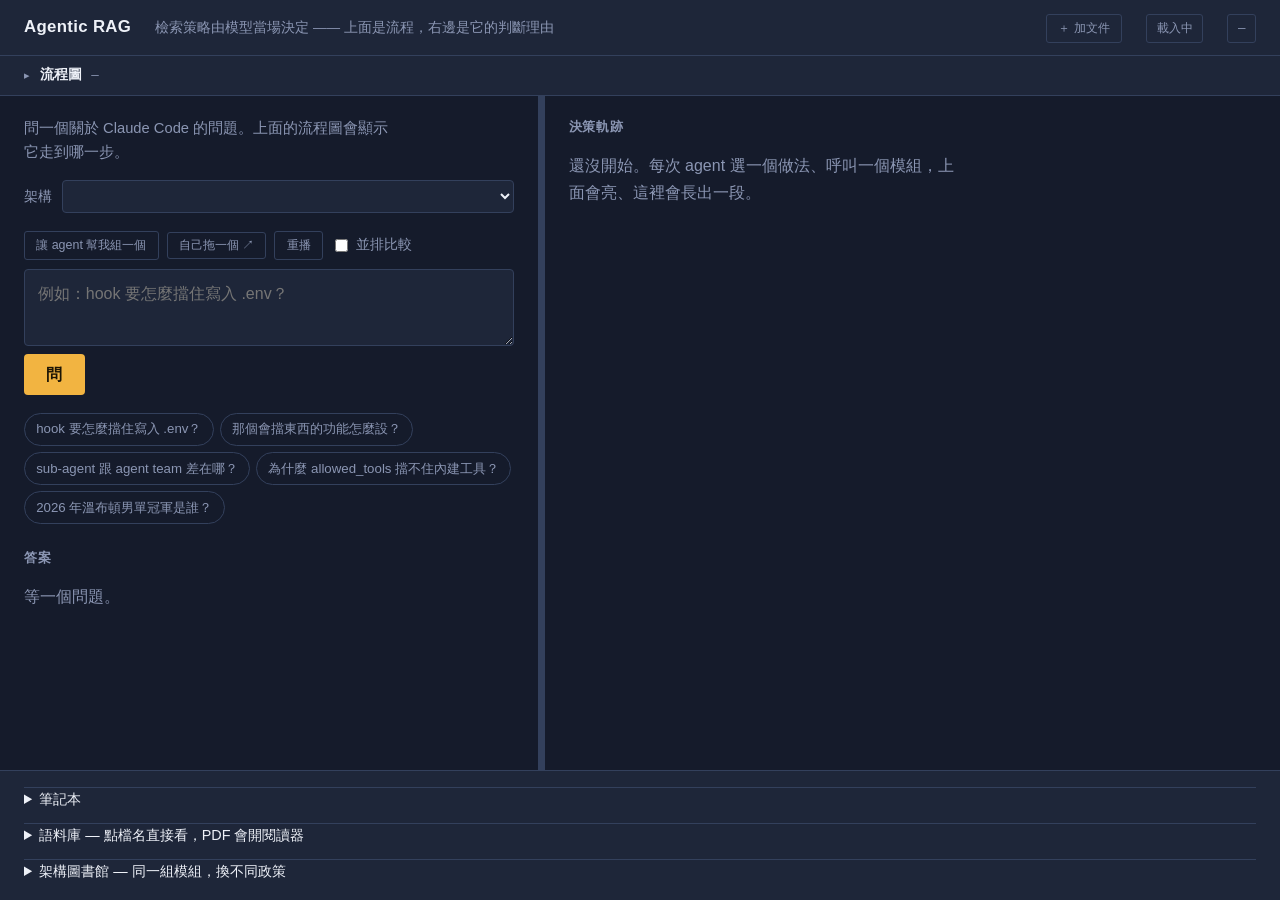
==== static/index.html @ 5b945574 "組裝台搬到 /studio 獨立一頁：畫布、連線、折返，然後把圖編譯成 policy 側欄那版拖不開，所以獨立成一頁（節點自由擺放、從圓點拉線、線上寫條件、 往回連的線走底線變紅色虛線，跟主畫面流程圖" ====
<!doctype html>
<html lang="zh-Hant">
<head>
<meta charset="utf-8">
<meta name="viewport" content="width=device-width, initial-scale=1">
<title>Agentic RAG · 決策軌跡</title>
<style>
  :root{
    --ground:#151B2B; --panel:#1E2639; --panel-2:#232C42; --rail:#33405C;
    --ink:#EEF1F8; --muted:#8B96B3;
    --signal:#F2B441;      /* 鈉燈琥珀：正在動作 */
    --alert:#FF7A6B;       /* 折返：檢索不合格，重來 */
    --ok:#6FD3A8;          /* 跑過了 / 有出處支撐 */
    --ext:#8FA8FF;         /* SDK 內建工具：不是這個專案寫的 */
    --mono:"Menlo","SF Mono",ui-monospace,monospace;
    --sans:"Avenir Next","Helvetica Neue",-apple-system,"PingFang TC","Noto Sans TC",sans-serif;
  }
  *{box-sizing:border-box}
  html,body{height:100%}
  body{
    margin:0;background:var(--ground);color:var(--ink);
    font-family:var(--sans);font-size:16px;line-height:1.65;
    display:flex;flex-direction:column;
  }
  a{color:var(--signal)}

  /* ── 狀態列 ───────────────────────────── */
  header{
    display:flex;align-items:baseline;gap:1.5rem;flex-wrap:wrap;
    padding:.8rem 1.5rem;border-bottom:1px solid var(--rail);background:var(--panel);
  }
  header h1{font-size:1.05rem;margin:0;letter-spacing:.02em;font-weight:600}
  header .sub{color:var(--muted);font-size:.85rem}
  header .spacer{flex:1}
  .badge{
    font-family:var(--mono);font-size:.78rem;padding:.2rem .6rem;
    border:1px solid var(--rail);border-radius:3px;color:var(--muted);white-space:nowrap;
  }
  .badge.live{border-color:var(--signal);color:var(--signal)}
  .badge.warn{border-color:var(--alert);color:var(--alert)}

  /* ── 流程圖 ──────────────────────────── */
  .pipe{border-bottom:1px solid var(--rail);background:var(--panel)}
  .pipe-bar{
    display:flex;align-items:center;gap:.6rem;width:100%;
    padding:.5rem 1.5rem;background:none;border:0;color:var(--muted);
    font:inherit;font-size:.85rem;text-align:left;cursor:pointer;
  }
  .pipe-bar:hover{color:var(--ink)}
  .caret{display:inline-block;font-size:.7rem;transition:transform .2s}
  .pipe:not(.collapsed) .caret{transform:rotate(90deg)}
  .pipe-title{font-weight:600;color:var(--ink)}
  .pipe-meta{font-family:var(--mono);font-size:.78rem;color:var(--muted);
    overflow:hidden;text-overflow:ellipsis;white-space:nowrap}
  .pipe-meta.live{color:var(--signal)}
  /* 用 height 而不是 max-height：內容比 max-height 矮的時候，拖曳完全沒反應，
     因為實際高度由內容決定。改成固定高度 + 內部捲動，拖多少就是多少。 */
  .pipe-body{
    overflow:hidden auto;height:var(--pipeH,300px);opacity:1;
    padding:0 1rem .3rem;transition:opacity .22s ease,padding .3s ease;
  }
  .pipe.collapsed .pipe-body{height:0;opacity:0;padding-top:0;padding-bottom:0}

  /* 流程圖下緣的橫線：拖它可以調整流程圖區的高度 */
  .hsplit{
    height:7px;background:var(--rail);cursor:row-resize;position:relative;flex-shrink:0;
    transition:background .15s;
  }
  .hsplit::after{content:"";position:absolute;inset:-4px 0}   /* 抓取範圍加大 */
  .hsplit:hover,.hsplit.dragging{background:var(--signal)}
  .hsplit:focus-visible{outline:2px solid var(--signal);outline-offset:1px}
  .pipe.collapsed + .hsplit{display:none}      /* 收合時沒有東西可調 */
  body.vresizing{cursor:row-resize;user-select:none}
  .pipe svg{display:block;width:100%;min-width:760px;height:auto}
  @media (prefers-reduced-motion:reduce){
    .pipe-body{transition:none}
  }

  .stage-label{font:600 11px var(--sans);fill:var(--muted);letter-spacing:.08em}
  .stage-band{fill:var(--panel-2);opacity:0;transition:opacity .3s}
  .stage-band.hot{opacity:.55}

  .nbox{fill:var(--panel-2);stroke:var(--rail);stroke-width:1.5;transition:stroke .25s,fill .25s}
  .nlabel{font:600 12.5px var(--mono);fill:var(--ink);transition:fill .25s}
  .nsub{font:10.5px var(--sans);fill:var(--muted)}
  .nhalo{fill:none;stroke:var(--signal);stroke-width:2;opacity:0;
         transform-box:fill-box;transform-origin:center}
  .ncount{font:700 10px var(--mono);fill:var(--ground)}
  .ncountbg{fill:var(--ok);opacity:0;transform-box:fill-box;transform-origin:center}

  /* 這個架構沒給的模組：灰掉。選 Naive RAG，整個 Post-retrieval 欄會暗掉 */
  .node{opacity:1;transition:opacity .3s}
  .node.off{opacity:.2}
  .node.off .nbox{stroke-dasharray:4 4}

  /* SDK 內建工具用不同顏色，學生要分得出哪些是自己寫的 */
  .node.builtin .nbox{stroke:var(--ext)}
  .node.builtin .nsub{fill:var(--ext)}
  .ntag{font:700 8.5px var(--mono);fill:var(--ext);letter-spacing:.06em}

  .node.done .nbox{stroke:var(--ok)}
  .node.done .ncountbg{opacity:1}
  .node.active .nbox{stroke:var(--signal);fill:#3A3320;stroke-dasharray:5 4}
  .node.active .nlabel{fill:var(--signal)}

  .spine{stroke:var(--rail);stroke-width:1.5;fill:none;opacity:.5}
  .chev{fill:var(--rail);opacity:.6}

  .dot{fill:var(--signal);filter:drop-shadow(0 0 7px var(--signal));opacity:0}
  .trail{fill:none;stroke:var(--signal);stroke-width:2.5;opacity:0;stroke-linecap:round}
  .loop{fill:none;stroke:var(--alert);stroke-width:2.5;opacity:0;stroke-linecap:round}
  .looplabel{font:700 11px var(--sans);fill:var(--alert);opacity:0;text-anchor:middle}

  @media (prefers-reduced-motion:no-preference){
    .node.active .nbox{animation:march 1s linear infinite}
    .node.active .nhalo{animation:halo 1.4s ease-out infinite}
    .node.pop .ncountbg{animation:pop .45s ease-out}
    .dot.fly{animation:fly .7s ease-in-out}
    .trail.fly{animation:trail .9s ease-out}
    .loop.fire{animation:loopfire 1.7s ease-out}
    .looplabel.fire{animation:labelfire 1.7s ease-out}
    @keyframes march{to{stroke-dashoffset:-36}}
    @keyframes halo{0%{opacity:.7;transform:scale(1)}100%{opacity:0;transform:scale(1.15)}}
    @keyframes pop{0%{transform:scale(.3)}55%{transform:scale(1.3)}100%{transform:scale(1)}}
    @keyframes fly{0%{opacity:0}12%{opacity:1}88%{opacity:1}100%{opacity:0}}
    @keyframes trail{0%{opacity:0;stroke-dashoffset:var(--len)}20%{opacity:.9}
                     100%{opacity:0;stroke-dashoffset:0}}
    @keyframes loopfire{0%{opacity:0;stroke-dashoffset:var(--len)}15%{opacity:1}
                        70%{opacity:1;stroke-dashoffset:0}100%{opacity:0;stroke-dashoffset:0}}
    @keyframes labelfire{0%{opacity:0}20%{opacity:1}75%{opacity:1}100%{opacity:0}}
  }
  @media (prefers-reduced-motion:reduce){
    .node.active .nhalo{opacity:.5}
  }

  /* ── 主要兩欄：軌跡比對話寬，因為過程才是主角 ── */
  main{flex:1;display:grid;grid-template-columns:var(--split,42%) 7px minmax(0,1fr);min-height:0}
  .col{padding:1.25rem 1.5rem;overflow-y:auto;min-height:0}

  /* 拖曳分隔線：字太小就把左邊拉寬 */
  .splitter{background:var(--rail);cursor:col-resize;position:relative;transition:background .15s}
  .splitter::after{content:"";position:absolute;inset:0 -5px}   /* 抓取範圍比視覺寬，好拉 */
  .splitter:hover,.splitter.dragging{background:var(--signal)}
  .splitter:focus-visible{outline:2px solid var(--signal);outline-offset:1px}
  body.resizing{cursor:col-resize;user-select:none}
  body.resizing .pagewrap{pointer-events:none}

  /* ── 文件檢視器 ── */
  .docbar{
    display:flex;align-items:center;gap:.5rem;flex-wrap:wrap;
    padding-bottom:.7rem;margin-bottom:.8rem;border-bottom:1px solid var(--rail);
  }
  .docbar .name{font-family:var(--mono);font-size:.85rem;font-weight:600;flex:1;
    overflow:hidden;text-overflow:ellipsis;white-space:nowrap}
  .docbar button{
    padding:.2rem .6rem;font-size:.8rem;font-weight:400;align-self:auto;
    background:var(--panel-2);color:var(--ink);border:1px solid var(--rail);
  }
  .docbar button:hover:not([disabled]){border-color:var(--signal)}
  .docbar button[disabled]{opacity:.4;cursor:not-allowed}
  .docbar .pageno{font-family:var(--mono);font-size:.8rem;color:var(--muted);min-width:4.5rem;text-align:center}

  .pagewrap{position:relative;margin:0 auto 1rem;background:#fff;border-radius:3px;
    box-shadow:0 2px 12px rgba(0,0,0,.45);max-width:100%}
  .pagewrap img{display:block;width:100%;height:auto;border-radius:3px}
  .tlayer{position:absolute;inset:0}
  .tlayer span{position:absolute;color:transparent;white-space:pre;line-height:1}

  /* ── 區域錨定框：在頁面上拖出一個可調整的矩形 ── */
  .pagewrap.selectable{cursor:crosshair}
  .sel{
    position:absolute;border:2px solid var(--signal);background:rgba(242,180,65,.16);
    box-shadow:0 0 0 9999px rgba(10,14,24,.34);   /* 框外壓暗，視線集中 */
    cursor:move;
  }
  .sel .h{
    position:absolute;width:11px;height:11px;background:var(--signal);
    border:2px solid #1B1405;border-radius:2px;
  }
  .sel .h.nw{left:-6px;top:-6px;cursor:nwse-resize}
  .sel .h.n {left:calc(50% - 5px);top:-6px;cursor:ns-resize}
  .sel .h.ne{right:-6px;top:-6px;cursor:nesw-resize}
  .sel .h.w {left:-6px;top:calc(50% - 5px);cursor:ew-resize}
  .sel .h.e {right:-6px;top:calc(50% - 5px);cursor:ew-resize}
  .sel .h.sw{left:-6px;bottom:-6px;cursor:nesw-resize}
  .sel .h.s {left:calc(50% - 5px);bottom:-6px;cursor:ns-resize}
  .sel .h.se{right:-6px;bottom:-6px;cursor:nwse-resize}
  .sel .cnt{
    position:absolute;left:0;top:-1.55rem;font-size:.72rem;font-family:var(--mono);
    color:#1B1405;background:var(--signal);padding:.05rem .4rem;border-radius:3px;white-space:nowrap;
  }
  .anchor .thumb{
    display:block;max-width:100%;max-height:130px;border:1px solid var(--rail);
    border-radius:3px;margin-bottom:.4rem;background:#fff;
  }
  .doctext{white-space:pre-wrap;font-size:.95rem;line-height:1.75}
  .doctext h4{margin:1.2rem 0 .3rem;font-size:.88rem;color:var(--signal);font-family:var(--mono)}
  .doctext ::selection,.doctext::selection{background:rgba(242,180,65,.42)}
  .dochint{color:var(--muted);font-size:.82rem;margin:0 0 .8rem}

  /* ── 文件問答（右欄）── */
  .anchor{
    display:flex;gap:.5rem;align-items:flex-start;margin-bottom:.6rem;padding:.5rem .7rem;
    border-left:3px solid var(--signal);background:rgba(242,180,65,.08);border-radius:0 4px 4px 0;
  }
  .anchor .txt{flex:1;font-size:.85rem;max-height:6.5rem;overflow-y:auto;white-space:pre-wrap}
  .anchor .lbl{font-size:.72rem;color:var(--signal);font-weight:600;display:block;margin-bottom:.2rem}
  .anchor .x{background:none;border:0;color:var(--muted);cursor:pointer;font-size:1rem;
    padding:0 .2rem;align-self:flex-start}
  .anchor .x:hover{color:var(--alert)}
  .chatlog{display:flex;flex-direction:column;gap:.9rem;margin-bottom:1rem}
  .msg{font-size:.95rem}
  .msg.me{padding:.6rem .8rem;border-radius:5px;background:var(--panel-2);border:1px solid var(--rail)}
  .msg.me .q{white-space:pre-wrap}
  .msg.me .anchored{font-size:.8rem;color:var(--muted);border-left:2px solid var(--signal);
    padding-left:.5rem;margin-bottom:.4rem;max-height:4.5rem;overflow:hidden}
  .msg.ai .steps{font-size:.8rem;color:var(--muted);font-family:var(--mono);margin-bottom:.4rem}
  .msg.ai .body{white-space:pre-line}
  .msg.ai .body h3{font-size:.95rem;margin:.9rem 0 .25rem;color:var(--signal)}
  .msg.ai .body ul{margin:.25rem 0;padding-left:1.2rem}
  .msg.ai .body li{white-space:normal}
  .msg.ai .body pre{white-space:pre;margin:.5rem 0;border-radius:4px}
  .msg.ai .body code{font-family:var(--mono);font-size:.85em;background:var(--panel);padding:.1rem .3rem;border-radius:3px}
  .msg.ai .body table{border-collapse:collapse;margin:.5rem 0;font-size:.88rem;white-space:normal;width:100%}
  .msg.ai .body th,.msg.ai .body td{border:1px solid var(--rail);padding:.3rem .5rem;text-align:left;vertical-align:top}
  .hidden{display:none !important}

  /* ── 筆記本 ── */
  .savebar{display:flex;align-items:center;gap:.5rem;margin-top:.5rem}
  .savebtn{
    padding:.2rem .6rem;font-size:.78rem;font-weight:400;align-self:auto;
    background:none;color:var(--muted);border:1px solid var(--rail);
  }
  .savebtn:hover{border-color:var(--ok);color:var(--ok)}
  .savebtn.saved{border-color:var(--ok);color:var(--ok);cursor:default}
  .noteshead{display:flex;align-items:center;gap:.7rem;margin:.9rem 0 .6rem}
  .noteshead button{padding:.2rem .7rem;font-size:.8rem;font-weight:400;align-self:auto}
  .notes{display:flex;flex-direction:column;gap:.7rem;max-height:46vh;overflow-y:auto}
  .note{border:1px solid var(--rail);border-radius:5px;padding:.6rem .8rem;background:var(--panel-2)}
  .note .q{font-weight:600;font-size:.92rem;margin-bottom:.2rem}
  .note .meta{font-family:var(--mono);font-size:.72rem;color:var(--muted);margin-bottom:.4rem}
  .note .a{font-size:.86rem;color:var(--ink);opacity:.9;max-height:7rem;overflow:hidden;position:relative}
  .note .a.open{max-height:none}
  .note .a:not(.open)::after{
    content:"";position:absolute;left:0;right:0;bottom:0;height:2.2rem;
    background:linear-gradient(transparent,var(--panel-2));   /* 截斷處淡出，不要硬切 */
  }
  .note .a h3{font-size:.85rem;margin:.5rem 0 .15rem;color:var(--signal)}
  .note .a ul{margin:.2rem 0;padding-left:1.1rem}
  .note .a li{margin-bottom:.15rem}
  .note .a code{font-family:var(--mono);font-size:.85em;background:var(--panel);padding:.05rem .25rem;border-radius:2px}
  .note .a .cite{font-size:.72rem}
  .note .a table{border-collapse:collapse;margin:.4rem 0;font-size:.82rem;width:100%}
  .note .a th,.note .a td{border:1px solid var(--rail);padding:.2rem .4rem;text-align:left}
  .note .row{display:flex;gap:.5rem;margin-top:.5rem}
  .note .row button{padding:.15rem .55rem;font-size:.75rem;font-weight:400;align-self:auto;
    background:none;color:var(--muted);border:1px solid var(--rail)}
  .note .row button:hover{color:var(--ink);border-color:var(--signal)}
  .note .row button.del:hover{color:var(--alert);border-color:var(--alert)}
  .note img{max-width:min(100%,320px);max-height:150px;border:1px solid var(--rail);
    border-radius:3px;margin-bottom:.5rem;display:block;background:#fff;cursor:zoom-in}

  .lede{color:var(--muted);margin:0 0 1rem;max-width:46ch;font-size:.92rem}
  form{display:flex;flex-direction:column;gap:.55rem;margin-bottom:1.1rem}
  .archpick{display:flex;align-items:center;gap:.6rem;font-size:.85rem;color:var(--muted)}
  select{
    flex:1;padding:.4rem .55rem;background:var(--panel);color:var(--ink);
    border:1px solid var(--rail);border-radius:4px;font:inherit;font-size:.9rem;
  }
  .archinfo{font-size:.8rem;color:var(--muted);line-height:1.5}
  .archinfo code{font-family:var(--mono);font-size:.92em;color:var(--signal)}
  textarea{
    width:100%;min-height:4.5rem;resize:vertical;padding:.7rem .8rem;
    background:var(--panel);color:var(--ink);border:1px solid var(--rail);
    border-radius:4px;font:inherit;
  }
  textarea:focus-visible,button:focus-visible,select:focus-visible,.chip:focus-visible,summary:focus-visible{
    outline:2px solid var(--signal);outline-offset:2px;
  }
  button{
    align-self:flex-start;padding:.45rem 1.4rem;border:0;border-radius:4px;
    background:var(--signal);color:#1B1405;font:inherit;font-weight:600;cursor:pointer;
  }
  button[disabled]{background:var(--rail);color:var(--muted);cursor:not-allowed}
  .examples{display:flex;flex-wrap:wrap;gap:.4rem;margin-bottom:1.4rem}
  .chip{
    font-size:.83rem;padding:.28rem .7rem;border:1px solid var(--rail);border-radius:999px;
    background:none;color:var(--muted);cursor:pointer;font-family:inherit;font-weight:400;
  }
  .chip:hover{border-color:var(--signal);color:var(--ink)}

  /* ── 重播 ── */
  .replaybar{
    display:flex;align-items:center;gap:.5rem;flex-wrap:wrap;margin-bottom:.9rem;
    padding:.45rem .7rem;border:1px solid var(--signal);border-radius:5px;
    background:rgba(242,180,65,.07);font-size:.82rem;
  }
  .replaybar button{padding:.15rem .7rem;font-size:.8rem;font-weight:400;align-self:auto}
  .replaybar .ghost{background:none;color:var(--muted);border:1px solid var(--rail)}
  .replaybar .ghost:hover{color:var(--ink);border-color:var(--signal)}
  .replaybar select{flex:0 0 auto;min-width:8rem;font-size:.8rem;padding:.15rem .4rem}
  .replaybar .pos{font-family:var(--mono);color:var(--muted);flex:1;min-width:7rem;font-size:.75rem}
  .replaybar .tag{font-family:var(--mono);font-size:.7rem;color:var(--signal);
    border:1px solid currentColor;border-radius:2px;padding:.02rem .35rem}

  .tracelist{display:flex;flex-direction:column;gap:.5rem}
  .trace-item{
    border:1px solid var(--rail);border-radius:5px;padding:.55rem .75rem;
    background:var(--panel-2);cursor:pointer;
  }
  .trace-item:hover{border-color:var(--signal)}
  .trace-item .q{font-size:.9rem;font-weight:600;margin-bottom:.15rem}
  .trace-item .m{font-family:var(--mono);font-size:.72rem;color:var(--muted)}
  .trace-item .p{font-size:.8rem;color:var(--muted);margin-top:.25rem;
    overflow:hidden;text-overflow:ellipsis;white-space:nowrap}
  .trace-item .row{display:flex;gap:.4rem;margin-top:.4rem}
  .trace-item .row button{padding:.1rem .5rem;font-size:.72rem;font-weight:400;align-self:auto;
    background:none;color:var(--muted);border:1px solid var(--rail)}
  .trace-item .row button:hover{color:var(--ink);border-color:var(--signal)}
  .trace-item.pinned{border-color:var(--ok)}
  .trace-item.pinned .m::before{content:"釘選 · ";color:var(--ok)}

  /* ── 架構師 ── */
  .archbtn{
    padding:.2rem .7rem;font-size:.78rem;font-weight:400;align-self:auto;
    background:none;color:var(--muted);border:1px solid var(--rail);border-radius:3px;
  }
  .archbtn:hover{border-color:var(--signal);color:var(--signal)}
  a.archbtn{text-decoration:none;display:inline-block;line-height:1.5}
  .spec{
    border:1px solid var(--signal);border-radius:6px;padding:.8rem 1rem;margin:.3rem 0 .6rem;
    background:rgba(242,180,65,.06);
  }
  .spec h3{margin:0 0 .3rem;font-size:1rem;color:var(--signal)}
  .spec .meta{font-family:var(--mono);font-size:.76rem;color:var(--muted);margin-bottom:.5rem}
  .spec .why{font-size:.88rem;margin-bottom:.6rem}
  .spec pre{
    white-space:pre-wrap;max-height:16rem;overflow-y:auto;font-size:.78rem;
    background:#11162a;padding:.6rem;border-radius:4px;line-height:1.6;
  }
  .spec .row{display:flex;gap:.5rem;margin-top:.6rem;flex-wrap:wrap}
  .spec .row button{padding:.25rem .8rem;font-size:.82rem;align-self:auto}
  .spec .row .ghost{background:none;color:var(--muted);border:1px solid var(--rail);font-weight:400}
  .spec .row .ghost:hover{color:var(--ink);border-color:var(--signal)}

  /* ── 並排比較 ── */
  .cmpbar{display:flex;align-items:center;gap:.5rem;flex-wrap:wrap;font-size:.85rem;color:var(--muted)}
  .cmpbar label{display:flex;align-items:center;gap:.35rem;cursor:pointer}
  .cmpbar select{flex:0 1 auto;min-width:11rem}
  .cmpcols{display:grid;gap:1rem;align-items:start}
  .cmpcol{min-width:0}
  .cmpcol > h3{
    margin:0 0 .5rem;font-size:.92rem;display:flex;align-items:baseline;gap:.5rem;flex-wrap:wrap;
  }
  .cmpcol > h3 .orch{font-size:.75rem;color:var(--muted);font-weight:400}
  .cmpcol .mods{font-family:var(--mono);font-size:.72rem;color:var(--muted);margin-bottom:.5rem;
    word-break:break-all}
  .cmpcol .trace{padding-left:1.7rem}
  .cmpcol .trace::before{left:.5rem}
  .cmpcol .node-card::before{left:-1.45rem;width:.62rem;height:.62rem}
  .cmpcol .card .args{font-size:.72rem}
  .cmpcol .why{font-size:.86rem}
  .cmpcol .ans{
    margin-top:.7rem;padding:.6rem .8rem;border:1px solid var(--rail);border-radius:5px;
    background:var(--panel);font-size:.9rem;white-space:pre-line;max-height:22rem;overflow-y:auto;
  }
  .cmpcol .ans h3{font-size:.9rem;margin:.6rem 0 .2rem;color:var(--signal)}
  .cmpcol .ans ul{margin:.2rem 0;padding-left:1.1rem}
  .cmpcol .ans li{white-space:normal}
  .cmpcol .ans code{font-family:var(--mono);font-size:.85em;background:var(--panel-2);padding:.05rem .25rem;border-radius:2px}
  .cmpcol .ans pre{white-space:pre;margin:.4rem 0}
  .cmpcol.done > h3::after{content:"✓";color:var(--ok)}

  .cmptable{width:100%;border-collapse:collapse;margin:1.2rem 0 .5rem;font-size:.85rem}
  .cmptable th,.cmptable td{border:1px solid var(--rail);padding:.35rem .6rem;text-align:left}
  .cmptable th{background:var(--panel-2);font-weight:600}
  .cmptable td.num{font-family:var(--mono);text-align:right}
  .cmptable tr.best td{color:var(--ok)}

  h2{font-size:.82rem;font-weight:600;color:var(--muted);margin:0 0 .9rem;letter-spacing:.06em}
  .answer{font-size:1.02rem;white-space:pre-line}
  .answer h3{font-size:1rem;margin:1.1rem 0 .3rem;color:var(--signal)}
  .answer ul{margin:.3rem 0;padding-left:1.2rem}
  .answer li{white-space:normal}
  .answer code{font-family:var(--mono);font-size:.85em;background:var(--panel);padding:.1rem .3rem;border-radius:3px}
  .answer pre{white-space:pre;margin:.6rem 0;border-radius:4px}
  .answer pre code{background:none;padding:0}
  .answer table{border-collapse:collapse;margin:.6rem 0;font-size:.9rem;white-space:normal;width:100%}
  .answer th,.answer td{border:1px solid var(--rail);padding:.35rem .55rem;text-align:left;vertical-align:top}
  .answer th{background:var(--panel);font-weight:600}
  .answer:empty::after{content:"等一個問題。";color:var(--muted)}
  .cite{
    font-family:var(--mono);font-size:.78rem;padding:.05rem .35rem;margin:0 .1rem;
    border-bottom:1px solid var(--ok);color:var(--ok);cursor:pointer;
  }
  .cite:hover{background:rgba(111,211,168,.12)}
  .source-view{
    margin-top:1rem;padding:.9rem 1rem;background:var(--panel);border-left:2px solid var(--ok);
    border-radius:0 4px 4px 0;font-size:.9rem;
  }
  .source-view .path{font-family:var(--mono);font-size:.78rem;color:var(--muted);margin-bottom:.4rem}
  .pdfview{width:100%;height:min(62vh,560px);border:1px solid var(--rail);border-radius:4px;background:#fff}
  .pdflink{display:inline-block;margin-top:.5rem;font-size:.82rem}
  .source-view details{border:0;margin-top:.5rem}
  .source-view pre{white-space:pre-wrap;max-height:260px;overflow-y:auto}

  /* ── 軌跡：導軌 + 編號（內容真的是序列） ────── */
  .trace{position:relative;padding-left:2.1rem}
  .trace::before{content:"";position:absolute;left:.72rem;top:.4rem;bottom:.4rem;width:2px;background:var(--rail)}
  .trace:empty{padding-left:0}
  .trace:empty::before{display:none}
  .empty{color:var(--muted);max-width:44ch}

  .node-card{position:relative;margin-bottom:1rem}
  .node-card::before{
    content:"";position:absolute;left:-1.78rem;top:.55rem;width:.78rem;height:.78rem;
    border-radius:50%;background:var(--ground);border:2px solid var(--rail);
  }
  .node-card.act::before{border-color:var(--signal);background:var(--signal)}
  .node-card.turn::before{border-color:var(--alert);background:var(--alert)}

  .why{color:var(--ink);opacity:.88;font-size:.95rem;padding:.1rem 0 .2rem}
  .card{background:var(--panel);border:1px solid var(--rail);border-radius:5px;overflow:hidden}
  .card .head{display:flex;align-items:center;gap:.6rem;padding:.55rem .8rem;background:var(--panel-2)}
  .card .n{font-family:var(--mono);font-size:.8rem;color:var(--signal)}
  .card .tool{font-family:var(--mono);font-size:.9rem;font-weight:600}
  .card .args{font-family:var(--mono);font-size:.78rem;color:var(--muted);
    overflow:hidden;text-overflow:ellipsis;white-space:nowrap;flex:1;min-width:0}
  .card .out{padding:.55rem .8rem;font-size:.9rem;border-top:1px solid var(--rail)}
  .card .out.bad{color:var(--alert)}
  details{border-top:1px solid var(--rail)}
  summary{padding:.45rem .8rem;font-size:.82rem;color:var(--muted);cursor:pointer;user-select:none}
  summary:hover{color:var(--ink)}
  pre{margin:0;padding:.8rem;background:#11162a;overflow-x:auto;
    font-family:var(--mono);font-size:.78rem;line-height:1.55;color:#CBD3E6}

  .pivot{
    margin:.2rem 0 1rem;padding:.55rem .9rem;border-left:3px solid var(--alert);
    background:rgba(255,122,107,.09);border-radius:0 4px 4px 0;font-size:.95rem;color:var(--alert);
  }
  .pivot strong{color:var(--ink);font-weight:600}

  footer{border-top:1px solid var(--rail);background:var(--panel);padding:1rem 1.5rem}
  footer > details > summary{padding:0;font-size:.9rem;color:var(--ink)}
  /* ── 整頁拖放遮罩 ── */
  .dropzone{
    position:fixed;inset:0;z-index:90;display:flex;align-items:center;justify-content:center;
    background:rgba(10,14,24,.86);backdrop-filter:blur(2px);
    border:3px dashed var(--signal);border-radius:8px;pointer-events:none;
  }
  .dropzone .box{text-align:center}
  .dropzone .big{font-size:1.5rem;font-weight:600;color:var(--signal);margin-bottom:.4rem}
  .dropzone .sub{color:var(--muted);font-size:.9rem}

  /* ── 匯入佇列（右下角浮動）── */
  .jobs{
    position:fixed;right:1rem;bottom:1rem;z-index:80;width:min(400px,calc(100vw - 2rem));
    background:var(--panel);border:1px solid var(--rail);border-radius:7px;
    box-shadow:0 8px 30px rgba(0,0,0,.5);overflow:hidden;
  }
  .jobs-head{
    display:flex;align-items:center;gap:.6rem;padding:.5rem .8rem;background:var(--panel-2);
    font-size:.85rem;cursor:pointer;
  }
  .jobs-head .t{flex:1;font-weight:600}
  .jobs-head button{
    padding:.1rem .5rem;font-size:.75rem;font-weight:400;align-self:auto;
    background:none;color:var(--muted);border:1px solid var(--rail);
  }
  .jobs-head button:hover{color:var(--ink);border-color:var(--signal)}
  .jobs-body{max-height:min(46vh,420px);overflow-y:auto;padding:.5rem .8rem .7rem}
  .jobs.min .jobs-body{display:none}

  .job{padding:.5rem 0;border-top:1px solid var(--rail)}
  .job:first-child{border-top:0}
  .job .jname{display:flex;align-items:center;gap:.5rem;font-size:.86rem}
  .job .jname b{flex:1;font-weight:600;overflow:hidden;text-overflow:ellipsis;white-space:nowrap}
  .job .jstat{
    font-family:var(--mono);font-size:.7rem;padding:.05rem .4rem;border-radius:2px;
    border:1px solid currentColor;color:var(--muted);flex-shrink:0;
  }
  .job.run .jstat{color:var(--signal)}
  .job.ok .jstat{color:var(--ok)}
  .job.err .jstat{color:var(--alert)}
  .job .jstep{font-size:.78rem;color:var(--muted);margin-top:.2rem}
  .job.err .jstep{color:var(--alert)}
  .job .jplan{
    margin-top:.35rem;padding:.4rem .6rem;font-size:.78rem;line-height:1.55;
    border-left:2px solid var(--signal);background:rgba(242,180,65,.07);border-radius:0 3px 3px 0;
  }
  .job .jplan code{font-family:var(--mono);color:var(--ink)}

  .addbtn{
    padding:.2rem .7rem;font-size:.78rem;font-weight:400;align-self:auto;
    background:none;color:var(--muted);border:1px solid var(--rail);border-radius:3px;cursor:pointer;
  }
  .addbtn:hover{border-color:var(--signal);color:var(--signal)}

  /* ── 上傳區 ── */
  .drop{
    border:1.5px dashed var(--rail);border-radius:6px;padding:.9rem 1rem;margin:.8rem 0;
    display:flex;align-items:center;gap:.8rem;flex-wrap:wrap;transition:border-color .15s,background .15s;
  }
  .drop.over{border-color:var(--signal);background:rgba(242,180,65,.07)}
  .drop button{padding:.3rem .9rem;font-size:.85rem;align-self:auto}
  .drop .hint{color:var(--muted);font-size:.82rem;flex:1;min-width:14rem}
  .ingest{margin:.6rem 0 0;font-size:.85rem}
  .ingest .line{color:var(--muted);padding:.12rem 0}
  .ingest .line.now{color:var(--signal)}
  .ingest .plan{
    border-left:3px solid var(--signal);background:rgba(242,180,65,.08);
    padding:.55rem .8rem;border-radius:0 4px 4px 0;margin:.5rem 0;
  }
  .ingest .plan dt{font-size:.72rem;color:var(--signal);font-weight:600}
  .ingest .plan dd{margin:0 0 .35rem;font-size:.86rem}
  .ingest .plan code{font-family:var(--mono);color:var(--ink)}
  .ingest .fail{color:var(--alert)}

  .corpus{display:grid;gap:.35rem;grid-template-columns:repeat(auto-fit,minmax(280px,1fr));margin-top:.8rem}
  .cfile{
    display:flex;align-items:center;gap:.6rem;padding:.4rem .6rem;
    background:none;border:1px solid var(--rail);border-radius:4px;
    color:var(--ink);font:inherit;font-size:.85rem;text-align:left;cursor:pointer;
  }
  .cfile:hover{border-color:var(--signal)}
  .cfile .kind{font-family:var(--mono);font-size:.68rem;padding:.05rem .3rem;border-radius:2px;
    border:1px solid currentColor;flex-shrink:0}
  .cfile.pdf .kind{color:var(--ext)}
  .cfile.md .kind{color:var(--muted)}
  .cfile .nm{flex:1;overflow:hidden;text-overflow:ellipsis;white-space:nowrap}
  .cfile .n{font-family:var(--mono);font-size:.72rem;color:var(--muted);flex-shrink:0}
  footer > details + details{margin-top:.7rem}

  .patterns{display:grid;gap:.9rem;grid-template-columns:repeat(auto-fit,minmax(230px,1fr));margin-top:1rem}
  .pat h3{margin:0 0 .25rem;font-size:.95rem}
  .pat p{margin:0 0 .3rem;font-size:.86rem;color:var(--muted)}
  .pat .where{font-family:var(--mono);font-size:.76rem;color:var(--signal)}

  @media (max-width:900px){
    main{grid-template-columns:1fr}
    .col.ask{border-right:0;border-bottom:1px solid var(--rail)}
    .col{overflow-y:visible}
    body{height:auto}
  }
</style>
</head>
<body>

<header>
  <h1>Agentic RAG</h1>
  <span class="sub">檢索策略由模型當場決定 —— 上面是流程，右邊是它的判斷理由</span>
  <span class="spacer"></span>
  <button class="addbtn" type="button" id="addDoc" title="也可以直接把檔案拖到頁面上">＋ 加文件</button>
  <span class="badge" id="corpus">載入中</span>
  <span class="badge" id="engine">—</span>
</header>

<section class="pipe collapsed" id="pipeWrap">
  <button class="pipe-bar" id="pipeToggle" type="button" aria-expanded="false" aria-controls="pipeBody">
    <span class="caret" aria-hidden="true">▸</span>
    <span class="pipe-title">流程圖</span>
    <span class="pipe-meta" id="pipeMeta">—</span>
  </button>
  <div class="pipe-body" id="pipeBody">
    <svg id="pipe" role="img" aria-label="RAG 流程圖，執行中的模組會亮起"></svg>
  </div>
</section>

<div class="hsplit" id="hsplit" role="separator" aria-orientation="horizontal"
     aria-label="調整流程圖區高度" tabindex="0"></div>

<main>
  <section class="col ask" id="leftCol">
    <div id="askView">
    <p class="lede">問一個關於 Claude Code 的問題。上面的流程圖會顯示它走到哪一步。</p>

    <form id="form">
      <label class="archpick"><span>架構</span><select id="arch"></select></label>
      <div class="archinfo" id="archinfo"></div>
      <div class="cmpbar">
        <button type="button" class="archbtn" id="openArchitect">讓 agent 幫我組一個</button>
        <a class="archbtn" id="openBuilder" href="/studio" target="_blank" rel="noopener">自己拖一個 ↗</a>
        <button type="button" class="archbtn" id="openReplay">重播</button>
        <label><input type="checkbox" id="cmpOn"> 並排比較</label>
        <select id="arch2" class="hidden"></select>
        <select id="arch3" class="hidden"></select>
        <span class="hidden" id="cmpHint">同一題同時跑，差別直接看</span>
      </div>
      <textarea id="q" placeholder="例如：hook 要怎麼擋住寫入 .env？" required></textarea>
      <button id="go" type="submit">問</button>
    </form>

    <div class="examples" id="examples"></div>

    <h2>答案</h2>
    <div class="answer" id="answer"></div>
    <div id="sourceView"></div>
    </div><!-- /askView -->

    <div id="docView" class="hidden">
      <div class="docbar">
        <span class="name" id="docName"></span>
        <button type="button" id="pagePrev" title="上一頁">‹</button>
        <span class="pageno" id="pageNo"></span>
        <button type="button" id="pageNext" title="下一頁">›</button>
        <button type="button" id="docClose">關閉文件</button>
      </div>
      <p class="dochint" id="docHint">在頁面上拖一個框（可以再調整大小、拖動），框裡的內容就會錨定到右邊 —— 接著直接問。</p>
      <div id="docBody"></div>
    </div>
  </section>

  <div class="splitter" id="splitter" role="separator" aria-orientation="vertical"
       aria-label="調整左右兩區寬度" tabindex="0"></div>

  <section class="col">
    <div class="replaybar hidden" id="replayBar">
      <span class="tag">重播</span>
      <button type="button" id="rpPlay">暫停</button>
      <button type="button" class="ghost" id="rpStep">下一步</button>
      <select id="rpSpeed" aria-label="重播速度">
        <option value="compress">壓縮等待</option>
        <option value="1">原速</option>
        <option value="2">2×</option>
        <option value="4">4×</option>
        <option value="0">立刻跑完</option>
      </select>
      <span class="pos" id="rpPos"></span>
      <button type="button" class="ghost" id="rpAgain">重來</button>
      <button type="button" class="ghost" id="rpExit">離開重播</button>
    </div>

    <div id="replayView" class="hidden">
      <h2>軌跡重播 — 不呼叫 LLM，秒開</h2>
      <p class="empty" id="replayHint">每次問答都會自動錄下來。挑一次最漂亮的釘選，上課就放那一份。</p>
      <div class="tracelist" id="traceList"></div>
    </div>

    <div id="traceView">
      <h2>決策軌跡</h2>
      <div class="trace" id="trace"></div>
      <p class="empty" id="empty">還沒開始。每次 agent 選一個做法、呼叫一個模組，上面會亮、這裡會長出一段。</p>
    </div>

    <div id="architectView" class="hidden">
      <h2>架構師 — 聊出一個適合你的架構</h2>
      <div class="chatlog" id="archLog"></div>
      <form id="archForm">
        <textarea id="archQ" placeholder="先講一下你的情境：什麼語料、誰在用、大概問什麼" required></textarea>
        <button id="archGo" type="submit">送出</button>
      </form>
    </div>

    <div id="cmpView" class="hidden">
      <h2>並排比較</h2>
      <div class="cmpcols" id="cmpCols"></div>
      <div id="cmpSummary"></div>
    </div>

    <div id="docChat" class="hidden">
      <h2>問這份文件</h2>
      <div class="chatlog" id="chatLog"></div>
      <div class="anchor hidden" id="anchorBox">
        <div class="txt"><span class="lbl">已錨定這一區</span><img class="thumb hidden" id="anchorThumb" alt="框選區域預覽"><span id="anchorText"></span></div>
        <button class="x" type="button" id="anchorClear" title="取消錨定">✕</button>
      </div>
      <form id="docForm">
        <textarea id="docQ" placeholder="圈選一段再問，或直接問這份文件的任何問題" required></textarea>
        <button id="docGo" type="submit">問</button>
      </form>
    </div>
  </section>
</main>

<div class="dropzone hidden" id="dropOverlay">
  <div class="box">
    <div class="big">放開就開始匯入</div>
    <div class="sub"><span id="dropCount"></span>　agent 會逐份判斷怎麼切，一次處理一份</div>
  </div>
</div>

<div class="jobs hidden" id="jobs">
  <div class="jobs-head" id="jobsHead">
    <span class="t">匯入佇列 <span id="jobsCount"></span></span>
    <button type="button" id="jobsClear">清除完成</button>
    <button type="button" id="jobsMin">—</button>
  </div>
  <div class="jobs-body" id="jobsBody"></div>
</div>

<footer>
  <details id="notesPanel">
    <summary>筆記本 <span id="notesCount"></span></summary>
    <div class="noteshead">
      <button type="button" id="notesExport">匯出 Markdown</button>
      <span class="pipe-meta">存下來的問答會寫進 notes/，匯出的 .md 可以直接貼進教材</span>
    </div>
    <div class="notes" id="notesList"></div>
  </details>
  <details>
    <summary>語料庫 — 點檔名直接看，PDF 會開閱讀器</summary>

    <div class="drop" id="drop">
      <button type="button" id="pickFile">選擇檔案</button>
      <span class="hint"><strong>或直接把檔案拖到頁面任何地方</strong>（可以一次丟多份，會排隊處理）。
        <code>.md</code> <code>.txt</code> <code>.pdf</code>，單檔最大 40 MB ——
        agent 會逐份看過內容決定怎麼切、要不要補脈絡，切完併進語料庫就能被檢索到。</span>
      <input type="file" id="fileInput" accept=".md,.txt,.pdf" hidden>
    </div>

    <div class="corpus" id="corpusList"></div>
  </details>
  <details>
    <summary>架構圖書館 — 同一組模組，換不同政策</summary>
    <div class="patterns" id="patterns"></div>
  </details>
</footer>

<script>
const $ = id => document.getElementById(id);
const SVG = 'http://www.w3.org/2000/svg';
const trace = $('trace'), answerEl = $('answer'), sourceView = $('sourceView');
let ARCHS = [], STAGES = [], NODES = {}, lastNode = null, lastTool = null, FLOOR = 0;
let lastAnswer = '', lastQuestion = '';
// 使用者手動打開的話，跑完就不要自動收回去 —— 他正在看
let pipePinned = false;

const EXAMPLES = [
  'hook 要怎麼擋住寫入 .env？',
  '那個會擋東西的功能怎麼設？',          // 刻意口語 -> 逼 agent 換術語
  'sub-agent 跟 agent team 差在哪？',
  '為什麼 allowed_tools 擋不住內建工具？',
  '2026 年溫布頓男單冠軍是誰？',          // 知識庫外 -> CRAG 會走 WebSearch
];

/* ══════════ 流程圖 ══════════ */

const W = 1200, HEAD = 30, TOP = 52, NH = 40, NGAP = 13;

function buildPipe(stages) {
  // 最後一欄是「生成答案」—— 它不是模組，但學生需要看到流程的終點
  STAGES = [...stages, { stage: 'Generation', modules: [{ name: 'answer', description: '產生答案' }] }];

  const cols = STAGES.length, colW = W / cols;
  const maxRows = Math.max(...STAGES.map(s => s.modules.length));
  const H = TOP + maxRows * (NH + NGAP) + 58;
  FLOOR = TOP + maxRows * (NH + NGAP) + 14;   // 折返弧線走這條底線，不會穿過任何節點

  const svg = $('pipe');
  svg.setAttribute('viewBox', '0 0 ' + W + ' ' + H);
  svg.innerHTML = '';
  NODES = {};

  const add = (tag, attrs, parent) => {
    const el = document.createElementNS(SVG, tag);
    for (const k in attrs) el.setAttribute(k, attrs[k]);
    (parent || svg).appendChild(el);
    return el;
  };

  const midY = TOP + (maxRows * (NH + NGAP)) / 2 - NGAP / 2;

  STAGES.forEach((st, c) => {
    const x = c * colW;
    add('rect', { class: 'stage-band', id: 'band-' + c, x: x + 6, y: HEAD - 16,
                  width: colW - 12, height: H - HEAD + 8, rx: 8 });
    add('text', { class: 'stage-label', x: x + 18, y: HEAD }).textContent = st.stage.toUpperCase();

    if (c < STAGES.length - 1) {
      add('path', { class: 'spine', d: 'M ' + (x + colW - 16) + ' ' + midY + ' L ' + (x + colW + 4) + ' ' + midY });
      add('path', { class: 'chev', d: 'M ' + (x + colW + 3) + ' ' + (midY - 4) + ' l 7 4 l -7 4 z' });
    }

    st.modules.forEach((m, r) => {
      const nx = x + 18, ny = TOP + r * (NH + NGAP), nw = colW - 36;
      const g = add('g', { class: 'node' + (m.builtin ? ' builtin' : ''), id: 'n-' + m.name });
      add('rect', { class: 'nhalo', x: nx - 3, y: ny - 3, width: nw + 6, height: NH + 6, rx: 7 }, g);
      add('rect', { class: 'nbox', x: nx, y: ny, width: nw, height: NH, rx: 6 }, g);
      add('text', { class: 'nlabel', x: nx + 11, y: ny + 17 }, g).textContent = m.name;
      const sub = add('text', { class: 'nsub', x: nx + 11, y: ny + 31 }, g);
      sub.textContent = (m.description || '').slice(0, Math.floor(nw / 12));
      if (m.builtin) add('text', { class: 'ntag', x: nx + nw - 30, y: ny + 35 }, g).textContent = 'SDK';
      add('circle', { class: 'ncountbg', cx: nx + nw - 15, cy: ny + 15, r: 9 }, g);
      const cnt = add('text', { class: 'ncount', x: nx + nw - 15, y: ny + 18.5, 'text-anchor': 'middle' }, g);
      NODES[m.name] = { g: g, cnt: cnt, runs: 0, col: c, name: m.name,
                        cx: nx + nw / 2, cy: ny + NH / 2,
                        left: nx, right: nx + nw, bottom: ny + NH };
    });
  });

  // 動畫圖層放最後，才會蓋在節點上方
  add('path', { class: 'trail', id: 'trail', d: '' });
  add('path', { class: 'loop', id: 'loop', d: '' });
  add('text', { class: 'looplabel', id: 'looplabel', x: 0, y: 0 }).textContent = '折返 · 重查';
  add('path', { id: 'flowpath', fill: 'none', stroke: 'none', d: '' });
  const dot = add('circle', { class: 'dot', id: 'dot', r: 5.5 });
  const anim = document.createElementNS(SVG, 'animateMotion');
  anim.setAttribute('id', 'flowanim');
  anim.setAttribute('dur', '0.7s');
  anim.setAttribute('begin', 'indefinite');
  const mp = document.createElementNS(SVG, 'mpath');
  mp.setAttributeNS('http://www.w3.org/1999/xlink', 'href', '#flowpath');
  mp.setAttribute('href', '#flowpath');
  anim.appendChild(mp);
  dot.appendChild(anim);
}

function paintArchitecture(arch) {
  const allowed = {};
  (arch ? arch.modules.concat(arch.builtin_tools || []) : []).concat(['answer'])
    .forEach(m => { allowed[m] = 1; });
  for (const name in NODES) NODES[name].g.classList.toggle('off', !allowed[name]);
}

function setPipeOpen(open) {
  const wrap = $('pipeWrap');
  wrap.classList.toggle('collapsed', !open);
  $('pipeToggle').setAttribute('aria-expanded', String(open));
}

function totalCalls() {
  return Object.values(NODES).reduce((n, x) => n + (x.name === 'answer' ? 0 : x.runs), 0);
}

function pipeIsOpen() {
  return !$('pipeWrap').classList.contains('collapsed');
}

/** 收起來的時候，標題列要看得出「現在在哪一步」，不然收合等於看不到 */
function pipeMeta(text, live) {
  const el = $('pipeMeta');
  el.textContent = text;
  el.classList.toggle('live', !!live);
}

function archLabel() {
  const a = ARCHS.filter(x => x.key === $('arch').value)[0];
  if (!a) return '';
  const n = a.modules.length + (a.builtin_tools || []).length;
  return `${a.name} · ${n} 個模組`;
}

$('pipeToggle').onclick = () => {
  const open = !pipeIsOpen();
  setPipeOpen(open);
  pipePinned = open;          // 手動打開 = 釘住；手動關掉 = 解除
};

function resetPipe() {
  for (const name in NODES) {
    const n = NODES[name];
    n.g.classList.remove('active', 'done', 'pop');
    n.runs = 0;
    n.cnt.textContent = '';
  }
  lastNode = null; lastTool = null;
  ['trail', 'loop', 'looplabel'].forEach(id => $(id).classList.remove('fly', 'fire'));
  STAGES.forEach((_, c) => $('band-' + c).classList.remove('hot'));
}

function restart(el, cls) {          // 重新觸發 CSS 動畫
  el.classList.remove(cls);
  void el.getBoundingClientRect();
  el.classList.add(cls);
}

function activate(name) {
  const n = NODES[name];
  if (!n) return;
  if (lastNode && lastNode !== n) lastNode.g.classList.remove('active');
  if (lastNode) flow(lastNode, n);

  n.g.classList.add('active', 'done');
  n.runs += 1;
  n.cnt.textContent = n.runs;
  restart(n.g, 'pop');
  STAGES.forEach((_, c) => $('band-' + c).classList.toggle('hot', c === n.col));
  pipeMeta(`${archLabel()} · 第 ${totalCalls()} 步：${name}`, true);
  lastNode = n;
}

/** 從 a 飛到 b。三種情況：
 *   同一個模組再跑一次 → 不畫線，只重新脈動
 *   同一階段換模組     → 短弧線（正常前進，不是折返）
 *   真的退回前面的階段 → 大迴圈 + 紅色「折返」標籤 ← CRAG 自我修正的視覺高潮
 */
function flow(a, b) {
  if (a === b) return;
  const back = b.col < a.col;
  const sameCol = b.col === a.col;
  const d = back
    ? 'M ' + a.cx + ' ' + a.bottom + ' C ' + a.cx + ' ' + FLOOR + ', '
        + b.cx + ' ' + FLOOR + ', ' + b.cx + ' ' + b.bottom
    : sameCol
    ? 'M ' + a.right + ' ' + a.cy + ' C ' + (a.right + 20) + ' ' + a.cy + ', '
        + (b.right + 20) + ' ' + b.cy + ', ' + b.right + ' ' + b.cy
    : 'M ' + a.right + ' ' + a.cy + ' C ' + ((a.right + b.left) / 2) + ' ' + a.cy + ', '
        + ((a.right + b.left) / 2) + ' ' + b.cy + ', ' + b.left + ' ' + b.cy;

  $('flowpath').setAttribute('d', d);
  const anim = $('flowanim');
  if (anim && anim.beginElement) { try { anim.beginElement(); } catch (e) {} }
  restart($('dot'), 'fly');

  const line = back ? $('loop') : $('trail');
  line.setAttribute('d', d);
  const len = line.getTotalLength ? line.getTotalLength() : 320;
  line.style.setProperty('--len', len);
  line.style.strokeDasharray = len;
  restart(line, back ? 'fire' : 'fly');

  if (back) {
    const lab = $('looplabel');
    lab.setAttribute('x', (a.cx + b.cx) / 2);
    lab.setAttribute('y', FLOOR + 16);
    restart(lab, 'fire');
  }
}

function finishPipe() {
  activate('answer');
  const n = NODES['answer'];
  if (n) setTimeout(() => n.g.classList.remove('active'), 1400);
}

/* ══════════ 載入 ══════════ */

EXAMPLES.forEach(text => {
  const b = document.createElement('button');
  b.className = 'chip'; b.type = 'button'; b.textContent = text;
  b.onclick = () => { $('q').value = text; $('form').requestSubmit(); };
  $('examples').appendChild(b);
});

function refreshHealth() {
 fetch('/api/health').then(r => r.json()).then(h => {
  $('corpus').textContent = h.chunks + ' 片段 · ' + h.files + ' 檔案 · ' + h.vector_store;
  const e = $('engine');
  e.textContent = h.engine_label;
  e.className = 'badge live';
  if (!h.has_vectors) {
    const w = document.createElement('span');
    w.className = 'badge warn';
    w.textContent = '降級：純 BM25，無向量';
    e.after(w);
  }
 });
}
refreshHealth();

Promise.all([
  fetch('/api/pipeline').then(r => r.json()),
  fetch('/api/architectures').then(r => r.json()),
]).then(function (res) {
  buildPipe(res[0]);
  ARCHS = res[1];

  $('arch').innerHTML = ARCHS.map(a =>
    '<option value="' + a.key + '"' + (a.key === 'crag' ? ' selected' : '') + '>' +
    esc(a.name) + (a.custom ? '（自訂）' : '') + '</option>').join('');
  $('arch').onchange = showArch;
  showArch();
  cmpFillSelects();

  $('patterns').innerHTML = ARCHS.map(a =>
    '<div class="pat"><h3>' + esc(a.name) + '</h3>' +
    '<p>' + esc(a.orchestration) + ' · ' + esc(a.paper) + '</p>' +
    '<div class="where">' + a.modules.map(esc).join(' · ') + '</div></div>').join('');
});

function showArch() {
  const a = ARCHS.filter(x => x.key === $('arch').value)[0];
  if (!a) return;
  paintArchitecture(a);
  if (!pipeIsOpen()) pipeMeta(archLabel());
  $('archinfo').innerHTML =
    esc(a.orchestration) + '　模組：<code>' +
    a.modules.concat(a.builtin_tools || []).map(esc).join('</code> <code>') + '</code>';
}

/* ══════════ 問答 ══════════ */

$('form').onsubmit = ev => { ev.preventDefault(); ask($('q').value.trim()); };

function ask(question) {
  if (!question) return;
  if (PLAY.trace) exitReplay();
  lastQuestion = question;
  lastAnswer = '';
  trace.innerHTML = '';
  answerEl.textContent = '';
  sourceView.innerHTML = '';
  $('empty').style.display = 'none';
  $('go').disabled = true;
  $('go').textContent = '思考中…';
  resetPipe();
  setPipeOpen(true);
  pipeMeta(archLabel() + ' · 執行中', true);

  const keys = $('cmpOn').checked ? cmpKeys() : [];
  if (keys.length >= 2) {
    setPipeOpen(false);          // 比較模式下流程圖沒有意義（不只一個架構在跑）
    cmpStart(question, keys);
    return;
  }
  $('cmpView').classList.add('hidden');
  $('architectView').classList.add('hidden');
  $('traceView').classList.remove('hidden');

  const es = new EventSource('/api/ask?q=' + encodeURIComponent(question)
                             + '&arch=' + encodeURIComponent($('arch').value));
  es.onmessage = m => handle(JSON.parse(m.data), es);
  es.onerror = () => finish(es);
}

function finish(es) {
  es.close();
  $('go').disabled = false;
  $('go').textContent = '問';
}

function handle(ev, es) {
  if (ev.type === 'status' || ev.type === 'reasoning')
    return card('think', '<div class="why">' + esc(ev.text) + '</div>');

  if (ev.type === 'tool_call') {
    // 上一步在評分、這一步又去查 —— 這就是自我修正，流程圖會畫出折返
    if (lastTool === 'grade_documents' && ev.tool.indexOf('search') >= 0) {
      const p = document.createElement('div');
      p.className = 'pivot';
      p.innerHTML = '<strong>折返</strong> — 上一輪檢索被自己判定不合格，換個查法重來。';
      trace.appendChild(p);
    }
    activate(ev.tool);
    lastTool = ev.tool;
    return card('act',
      '<div class="card"><div class="head">' +
        '<span class="n">' + ev.step + '</span>' +
        '<span class="tool">' + esc(ev.tool) + '</span>' +
        '<span class="args">' + esc(JSON.stringify(ev.args)) + '</span>' +
      '</div>' +
      '<div class="out" id="out-' + ev.step + '">執行中…</div>' +
      '<details><summary>看這個模組的程式碼</summary><pre>' + esc(ev.source || '') + '</pre></details></div>');
  }

  if (ev.type === 'tool_result') {
    const out = $('out-' + ev.step);
    if (out) {
      out.textContent = ev.summary;
      out.className = 'out' + (/失敗|^0 筆/.test(ev.summary) ? ' bad' : '');
    }
    return;
  }

  if (ev.type === 'answer') {
    finishPipe();
    renderAnswer(ev.text);
    lastAnswer = ev.text;
    return;
  }

  if (ev.type === 'error') {
    card('turn', '<div class="pivot"><strong>錯誤</strong> — ' + esc(ev.text) + '</div>');
    if (ev.fatal) finish(es);
    return;
  }

  if (ev.type === 'done') {
    pipeMeta(`${archLabel()} · 完成 ${ev.turns} 次呼叫 · ${(ev.elapsed_ms / 1000).toFixed(1)} 秒`);
    // 留 1.8 秒讓最後一步看得完，再收回去。使用者自己打開的就不要動它。
    if (!pipePinned) setTimeout(() => { if (!pipePinned) setPipeOpen(false); }, 1800);
    if (lastAnswer) {
      noteBar($('answer'), () => ({
        question: lastQuestion,
        answer: lastAnswer,
        source: '',
        arch: $('arch').value,
        citations: [...$('answer').querySelectorAll('.cite')].map(c => c.dataset.id),
      }));
    }
    card('think', '<div class="why">完成：' + esc(ev.architecture || '') + ' · ' + ev.turns +
                  ' 次模組呼叫 · ' + (ev.elapsed_ms / 1000).toFixed(1) + ' 秒</div>');
    finish(es);
  }
}

// 答案裡的 [某檔案.md#12] 轉成可點的出處
function renderAnswer(text) {
  answerEl.innerHTML = md(text).replace(/\[([^\[\]\s]+#\d+)\]/g,
    (_, id) => '<span class="cite" data-id="' + id + '" role="button" tabindex="0">' + id + '</span>');
  answerEl.querySelectorAll('.cite').forEach(el => {
    const show = () => showSource(el.dataset.id);
    el.onclick = show;
    el.onkeydown = e => { if (e.key === 'Enter' || e.key === ' ') { e.preventDefault(); show(); } };
  });
}

function loadCorpus() {
 fetch('/api/corpus').then(r => r.json()).then(list => {
  $('corpusList').innerHTML = list.map(f =>
    '<button class="cfile ' + (f.is_pdf ? 'pdf' : 'md') + '" type="button" data-path="' + esc(f.path) + '">' +
      '<span class="kind">' + (f.is_pdf ? 'PDF' : 'MD') + '</span>' +
      '<span class="nm">' + esc(f.path.replace(/^papers\//, '')) + '</span>' +
      '<span class="n">' + (f.is_pdf ? f.pages + ' 頁' : f.chunks + ' 段') + '</span>' +
    '</button>').join('');

  $('corpusList').querySelectorAll('.cfile').forEach(b => {
    b.onclick = () => {
      openDoc(b.dataset.path, b.classList.contains('pdf'), 1);
      $('leftCol').scrollTo({ top: 0 });
      document.querySelectorAll('footer details').forEach(d => { d.open = false; });
    };
  });
 });
}
loadCorpus();

/* ══════════ 軌跡重播 ══════════ */

/* 重播餵的是**同一組事件**，所以直接呼叫原本的 handle() / cmpHandle() ——
   不寫第二套渲染邏輯，也保證你重播看到的跟當初真的跑出來的一模一樣。
   那兩個函式只用 es.close()，所以塞一個假的 es 進去就好。 */

const PLAY = { trace: null, i: 0, timer: null, playing: false };
const FAKE_ES = { close() {} };

$('openReplay').onclick = () => {
  ['traceView', 'cmpView', 'docChat', 'architectView'].forEach(
    id => $(id).classList.add('hidden'));
  $('replayView').classList.remove('hidden');
  loadTraces();
};

function loadTraces() {
  fetch('/api/traces').then(r => r.json()).then(list => {
    $('replayHint').style.display = list.length ? 'none' : '';
    $('traceList').innerHTML = '';
    list.forEach(t => {
      const d = document.createElement('div');
      d.className = 'trace-item' + (t.pinned ? ' pinned' : '');
      d.innerHTML =
        '<div class="q">' + esc(t.question) + '</div>' +
        '<div class="m">' + esc(t.created_at) + '　·　' + esc(t.archs.join(' vs ')) +
          '　·　' + t.calls + ' 次呼叫　·　' + (t.ms / 1000).toFixed(1) + ' 秒</div>' +
        (t.preview ? '<div class="p">' + esc(t.preview) + '</div>' : '') +
        '<div class="row"></div>';
      d.onclick = e => { if (e.target.tagName !== 'BUTTON') startReplay(t.id); };

      const row = d.querySelector('.row');
      const pin = document.createElement('button');
      pin.type = 'button';
      pin.textContent = t.pinned ? '取消釘選' : '釘選';
      pin.title = '釘選的不會被自動清掉';
      pin.onclick = () => fetch('/api/traces/' + t.id + '/pin', {
        method: 'POST', headers: { 'Content-Type': 'application/json' },
        body: JSON.stringify({ pinned: !t.pinned }),
      }).then(loadTraces);
      row.appendChild(pin);

      const del = document.createElement('button');
      del.type = 'button';
      del.textContent = '刪除';
      del.onclick = () => fetch('/api/traces/' + t.id, { method: 'DELETE' }).then(loadTraces);
      row.appendChild(del);

      $('traceList').appendChild(d);
    });
  });
}

function startReplay(tid) {
  fetch('/api/traces/' + tid).then(r => r.json()).then(t => {
    PLAY.trace = t;
    PLAY.i = 0;
    $('replayView').classList.add('hidden');
    $('replayBar').classList.remove('hidden');
    $('q').value = t.question;
    lastQuestion = t.question;
    lastAnswer = '';

    // 架構要跟著切回去，不然流程圖會照現在選的那個畫，重播就對不上了
    if (t.archs[0] && $('arch').querySelector('option[value="' + t.archs[0] + '"]')) {
      $('arch').value = t.archs[0];
      showArch();
    }

    if (t.mode === 'compare') {
      $('traceView').classList.add('hidden');
      $('cmpView').classList.remove('hidden');
      setPipeOpen(false);
      cmpPrepare(t.archs);
    } else {
      $('cmpView').classList.add('hidden');
      $('traceView').classList.remove('hidden');
      trace.innerHTML = '';
      answerEl.textContent = '';
      sourceView.innerHTML = '';
      $('empty').style.display = 'none';
      resetPipe();
      setPipeOpen(true);
      pipePinned = true;          // 重播時不要跑完就自動收起來，人家正在講解
      pipeMeta(archLabel() + ' · 重播中', true);
    }
    setPlaying(true);
    tick();
  });
}

/* compare 的欄位骨架抽出來，重播和實跑共用 */
function cmpPrepare(keys) {
  $('cmpSummary').innerHTML = '';
  CMP.cols = {};
  const grid = $('cmpCols');
  grid.style.gridTemplateColumns = 'repeat(' + keys.length + ', minmax(0, 1fr))';
  grid.innerHTML = keys.map(k => {
    const a = ARCHS.filter(x => x.key === k)[0] || { name: k, orchestration: '', modules: [] };
    const mods = a.modules.concat(a.builtin_tools || []);
    return '<div class="cmpcol" id="cmp-' + k + '">' +
      '<h3>' + esc(a.name) + '<span class="orch">' + esc(a.orchestration) + '</span></h3>' +
      '<div class="mods">' + mods.map(esc).join(' · ') + '</div>' +
      '<div class="trace"></div><div class="ans hidden"></div></div>';
  }).join('');
  keys.forEach(k => { CMP.cols[k] = { calls: 0, answer: '', ms: 0, done: false }; });
}

function setPlaying(on) {
  PLAY.playing = on;
  $('rpPlay').textContent = on ? '暫停' : '播放';
  if (!on && PLAY.timer) { clearTimeout(PLAY.timer); PLAY.timer = null; }
}

function rpPos() {
  const t = PLAY.trace;
  $('rpPos').textContent = t
    ? PLAY.i + ' / ' + t.events.length + ' 個事件　原本跑了 ' + (t.ms / 1000).toFixed(0) + ' 秒'
    : '';
}

/** 播一個事件，然後排下一個 */
function tick() {
  if (!PLAY.playing) return;
  step();
  schedule();
}

function schedule() {
  const t = PLAY.trace;
  if (!t || !PLAY.playing) return;
  if (PLAY.i >= t.events.length) { setPlaying(false); return; }

  const mode = $('rpSpeed').value;
  const prev = PLAY.i > 0 ? t.events[PLAY.i - 1].t : 0;
  const gap = Math.max(0, t.events[PLAY.i].t - prev);
  // 「壓縮等待」：LLM 想那 30 秒是死時間，上課不需要重現 ——
  // 但先後順序和節奏感留著，學生還是看得出哪一步想比較久。
  const d = mode === '0' ? 0
          : mode === 'compress' ? Math.min(gap, 1200)
          : gap / parseFloat(mode);
  PLAY.timer = setTimeout(tick, Math.min(d, 8000));
}

function step() {
  const t = PLAY.trace;
  if (!t || PLAY.i >= t.events.length) return;
  const ev = t.events[PLAY.i++];
  if (t.mode === 'compare') cmpHandle(ev, FAKE_ES, t.archs);
  else handle(ev, FAKE_ES);
  rpPos();
}

$('rpPlay').onclick = () => {
  if (PLAY.playing) setPlaying(false);
  else { setPlaying(true); schedule(); }
};
$('rpStep').onclick = () => { setPlaying(false); step(); };
$('rpAgain').onclick = () => { if (PLAY.trace) startReplay(PLAY.trace.id); };
$('rpSpeed').onchange = () => { if (PLAY.playing) { clearTimeout(PLAY.timer); schedule(); } };
$('rpExit').onclick = exitReplay;

function exitReplay() {
  setPlaying(false);
  PLAY.trace = null;
  pipePinned = false;
  $('replayBar').classList.add('hidden');
  $('replayView').classList.add('hidden');
  $('cmpView').classList.add('hidden');
  $('traceView').classList.remove('hidden');
}

/* ══════════ 架構師：聊出一份 Architecture ══════════ */

/* 這是 Adaptive-RAG 的「選型」升一層 —— Adaptive 替一個問題選路線，
   架構師替一個使用情境選架構。能這麼小是因為 Architecture 本來就是資料。 */

const ARCHCHAT = { history: [], busy: false };

$('openArchitect').onclick = () => {
  ['traceView', 'cmpView', 'docChat', 'docView', 'replayView'].forEach(
    id => $(id).classList.add('hidden'));
  $('askView').classList.remove('hidden');
  $('architectView').classList.remove('hidden');
  if (!ARCHCHAT.history.length) {
    archBubble('ai',
      '跟我說一下你的情境就好 —— 什麼樣的語料、誰在用、大概會問什麼。' +
      '我會問幾個會影響架構的問題（每個都會說明為什麼問），然後給你一份可以直接套用的架構。');
  }
  $('archQ').focus();
};

function archBubble(who, text, raw) {
  const d = document.createElement('div');
  d.className = 'msg ' + (who === 'me' ? 'me' : 'ai');
  d.innerHTML = who === 'me'
    ? '<div class="q">' + esc(text) + '</div>'
    : '<div class="body">' + md(raw === undefined ? text : raw) + '</div>';
  $('archLog').appendChild(d);
  d.scrollIntoView({ block: 'nearest' });
  return d;
}

$('archForm').onsubmit = ev => {
  ev.preventDefault();
  const t = $('archQ').value.trim();
  if (!t || ARCHCHAT.busy) return;
  $('archQ').value = '';
  archBubble('me', t);
  ARCHCHAT.history.push({ role: 'user', text: t });
  archTurn();
};

function archTurn() {
  ARCHCHAT.busy = true;
  $('archGo').disabled = true;
  const thinking = archBubble('ai', '想一下…');

  fetch('/api/architect', {
    method: 'POST',
    headers: { 'Content-Type': 'application/json' },
    body: JSON.stringify({ history: ARCHCHAT.history }),
  })
    .then(r => r.ok ? r.json() : r.json().then(j => Promise.reject(j.detail || '出錯了')))
    .then(d => {
      ARCHCHAT.history.push({ role: 'assistant', text: d.reply });
      // 產出架構時，把 JSON 那段從氣泡裡拿掉 —— 改用下面的卡片呈現，比較好讀
      const shown = d.architecture
        ? d.reply.replace(/```(?:json)?\s*\{[\s\S]*?\}\s*```/, '').trim()
        : d.reply;
      thinking.querySelector('.body').innerHTML = md(shown);
      if (d.architecture) archSpecCard(d.architecture);
      thinking.scrollIntoView({ block: 'nearest' });
    })
    .catch(err => { thinking.querySelector('.body').textContent = '失敗：' + err; })
    .finally(() => { ARCHCHAT.busy = false; $('archGo').disabled = false; });
}

function archSpecCard(spec) {
  const mods = (spec.modules || []).concat(spec.builtin_tools || []);
  const card = document.createElement('div');
  card.className = 'spec';
  card.innerHTML =
    '<h3>' + esc(spec.name || '未命名') + '</h3>' +
    '<div class="meta">' + esc(spec.orchestration || '') + '　·　' + mods.map(esc).join(' · ') +
      '　·　max_turns ' + (spec.max_turns || 12) + '</div>' +
    (spec.why ? '<div class="why">' + esc(spec.why) + '</div>' : '') +
    '<details><summary>看它寫的 policy（這份架構的靈魂）</summary><pre>' +
      esc(spec.policy || '') + '</pre></details>' +
    '<div class="row"></div>';
  const row = card.querySelector('.row');

  const save = document.createElement('button');
  save.type = 'button';
  save.textContent = '存起來並套用';
  save.onclick = () => {
    save.disabled = true;
    save.textContent = '存檔中…';
    fetch('/api/architect/save', {
      method: 'POST',
      headers: { 'Content-Type': 'application/json' },
      body: JSON.stringify(spec),
    })
      .then(r => r.ok ? r.json() : r.json().then(j => Promise.reject(j.detail || '存檔失敗')))
      .then(d => {
        save.textContent = '✓ 已存';
        // 重新載入清單，然後自動選起來 —— 存完就能馬上拿去跑
        return fetch('/api/architectures').then(r => r.json()).then(list => {
          ARCHS = list;
          $('arch').innerHTML = list.map(a =>
            '<option value="' + a.key + '">' + esc(a.name) + (a.custom ? '（自訂）' : '') + '</option>').join('');
          cmpFillSelects();
          $('arch').value = d.key;
          showArch();
          row.insertAdjacentHTML('beforeend',
            '<span class="pipe-meta">已加進選單。' +
            '建議勾「並排比較」跟 Naive RAG 對跑一題，看它到底有沒有比較好。</span>');
        });
      })
      .catch(err => { save.disabled = false; save.textContent = '存檔失敗：' + err; });
  };
  row.appendChild(save);

  const again = document.createElement('button');
  again.type = 'button';
  again.className = 'ghost';
  again.textContent = '我想改一下';
  again.onclick = () => { $('archQ').focus(); };
  row.appendChild(again);

  $('archLog').appendChild(card);
  card.scrollIntoView({ block: 'nearest' });
}

/* ══════════ 並排比較 ══════════ */

/* 同一題、同一組模組、同一份語料，只有編排不同 —— 差別全部攤在同一個畫面上。
   這是整套教材的主張變成一頁。 */

const CMP = { cols: {}, t0: 0 };

function cmpKeys() {
  const keys = [$('arch').value];
  [$('arch2'), $('arch3')].forEach(sel => {
    if (!sel.classList.contains('hidden') && sel.value && !keys.includes(sel.value)) keys.push(sel.value);
  });
  return keys;
}

$('cmpOn').onchange = () => {
  const on = $('cmpOn').checked;
  ['arch2', 'arch3', 'cmpHint'].forEach(id => $(id).classList.toggle('hidden', !on));
  if (on && !$('arch2').value) {
    // 預設挑一個對比最強的：跟目前選的不同的那個
    $('arch2').value = $('arch').value === 'naive' ? 'crag' : 'naive';
  }
};

function cmpFillSelects() {
  const opts = ARCHS.map(a => '<option value="' + a.key + '">' + esc(a.name) + '</option>').join('');
  $('arch2').innerHTML = '<option value="">（不加第二個）</option>' + opts;
  $('arch3').innerHTML = '<option value="">（不加第三個）</option>' + opts;
}

function cmpStart(question, keys) {
  $('traceView').classList.add('hidden');
  $('architectView').classList.add('hidden');
  $('cmpView').classList.remove('hidden');
  CMP.t0 = Date.now();
  cmpPrepare(keys);

  const es = new EventSource('/api/compare?q=' + encodeURIComponent(question) +
                             '&archs=' + encodeURIComponent(keys.join(',')));
  es.onmessage = m => cmpHandle(JSON.parse(m.data), es, keys);
  es.onerror = () => { es.close(); $('go').disabled = false; $('go').textContent = '問'; };
}

function cmpHandle(ev, es, keys) {
  if (ev.type === 'all_done') {
    es.close();
    $('go').disabled = false;
    $('go').textContent = '問';
    cmpSummary(keys);
    return;
  }
  const col = $('cmp-' + ev.arch);
  if (!col) return;
  const trace = col.querySelector('.trace');
  const st = CMP.cols[ev.arch];

  if (ev.type === 'status' || ev.type === 'reasoning') {
    cmpCard(trace, 'think', '<div class="why">' + esc(ev.text) + '</div>');
  } else if (ev.type === 'tool_call') {
    st.calls++;
    cmpCard(trace, 'act',
      '<div class="card"><div class="head">' +
        '<span class="n">' + ev.step + '</span>' +
        '<span class="tool">' + esc(ev.tool) + '</span>' +
        '<span class="args">' + esc(JSON.stringify(ev.args)) + '</span>' +
      '</div><div class="out" id="cmpout-' + ev.arch + '-' + ev.step + '">執行中…</div></div>');
  } else if (ev.type === 'tool_result') {
    const out = $('cmpout-' + ev.arch + '-' + ev.step);
    if (out) {
      out.textContent = ev.summary;
      out.className = 'out' + (/失敗|^0 筆/.test(ev.summary) ? ' bad' : '');
    }
  } else if (ev.type === 'answer') {
    st.answer = ev.text;
    const box = col.querySelector('.ans');
    box.classList.remove('hidden');
    box.innerHTML = md(ev.text).replace(/\[([^\[\]\s]+#\d+)\]/g,
      (_, id) => '<span class="cite" data-id="' + id + '">' + id + '</span>');
    box.querySelectorAll('.cite').forEach(el => { el.onclick = () => showSource(el.dataset.id); });
  } else if (ev.type === 'done') {
    st.ms = ev.elapsed_ms;
    st.done = true;
    col.classList.add('done');
  } else if (ev.type === 'error' && ev.fatal) {
    cmpCard(trace, 'turn', '<div class="pivot"><strong>錯誤</strong> — ' + esc(ev.text) + '</div>');
  }
}

function cmpCard(trace, kind, html) {
  const d = document.createElement('div');
  d.className = 'node-card ' + kind;
  d.innerHTML = html;
  trace.appendChild(d);
}

function cmpSummary(keys) {
  const rows = keys.map(k => {
    const a = ARCHS.filter(x => x.key === k)[0] || { name: k };
    const st = CMP.cols[k];
    const cites = new Set((st.answer.match(/\[([^\[\]\s]+#\d+)\]/g) || []));
    return { name: a.name, calls: st.calls, sec: st.ms / 1000, cites: cites.size, len: st.answer.length };
  });
  const fastest = Math.min(...rows.map(r => r.sec));

  $('cmpSummary').innerHTML =
    '<table class="cmptable"><thead><tr>' +
      '<th>架構</th><th>模組呼叫</th><th>耗時</th><th>出處</th><th>答案長度</th>' +
    '</tr></thead><tbody>' +
    rows.map(r =>
      '<tr class="' + (r.sec === fastest ? 'best' : '') + '">' +
        '<td>' + esc(r.name) + '</td>' +
        '<td class="num">' + r.calls + '</td>' +
        '<td class="num">' + r.sec.toFixed(1) + ' s</td>' +
        '<td class="num">' + r.cites + '</td>' +
        '<td class="num">' + r.len + ' 字</td>' +
      '</tr>').join('') +
    '</tbody></table>' +
    '<p class="empty">呼叫次數多不代表比較好 —— 它代表在自我修正，也代表更慢更貴。' +
    '出處 0 個表示它在憑記憶答，那是 RAG 最常見的假成功。</p>';
}

/* ══════════ 匯入：整頁拖放 + 批次佇列 ══════════ */

/* 一次只跑一份 —— 每份都要 LLM 判斷 + 向量化，平行送只會互相排隊還更難看進度。
   佇列讓使用者可以一次丟十份就走人。 */

const JOBS = [];
let jobRunning = false;
let jobSeq = 0;

function jobsRender() {
  const box = $('jobs');
  box.classList.toggle('hidden', JOBS.length === 0);
  const left = JOBS.filter(j => j.state === 'wait' || j.state === 'run').length;
  $('jobsCount').textContent = left ? `（還有 ${left} 份）` : `（${JOBS.length} 份完成）`;

  $('jobsBody').innerHTML = JOBS.map(j => {
    const label = { wait: '等待中', run: j.stage || '處理中', ok: '完成', err: '失敗' }[j.state];
    return '<div class="job ' + (j.state === 'run' ? 'run' : j.state === 'ok' ? 'ok' : j.state === 'err' ? 'err' : '') + '">' +
      '<div class="jname"><b>' + esc(j.name) + '</b><span class="jstat">' + esc(label) + '</span></div>' +
      (j.step ? '<div class="jstep">' + esc(j.step) + '</div>' : '') +
      (j.plan ? '<div class="jplan">' +
        '<code>' + esc(j.plan.strategy) + '</code>　每塊 ' + j.plan.max_chars + ' 字　補脈絡 ' +
        (j.plan.context_prefix ? '是' : '否') + '<br>' + esc(j.plan.reason) + '</div>' : '') +
      '</div>';
  }).join('');
}

function enqueue(files) {
  const ok = [...files].filter(f => /\.(md|txt|pdf)$/i.test(f.name));
  const bad = [...files].length - ok.length;
  ok.forEach(f => JOBS.push({ id: ++jobSeq, name: f.name, file: f, state: 'wait', step: '', plan: null }));
  if (bad) {
    JOBS.push({ id: ++jobSeq, name: `${bad} 個檔案被略過`, state: 'err',
                step: '只收 .md / .txt / .pdf', plan: null });
  }
  $('jobs').classList.remove('min');
  jobsRender();
  pump();
}

async function pump() {
  if (jobRunning) return;
  const job = JOBS.find(j => j.state === 'wait');
  if (!job) return;
  jobRunning = true;
  job.state = 'run';
  job.stage = '上傳中';
  jobsRender();

  try {
    const fd = new FormData();
    fd.append('file', job.file);
    const up = await fetch('/api/upload', { method: 'POST', body: fd })
      .then(r => r.json().then(j => r.ok ? j : Promise.reject(j.detail || '上傳失敗')));
    job.step = up.replaced ? '會覆蓋同名的舊版本' : `${Math.round(up.bytes / 1024)} KB`;
    job.stage = '判斷中';
    jobsRender();
    await runIngest(job, up.path);
  } catch (err) {
    job.state = 'err';
    job.step = String(err);
  }
  job.file = null;            // 放掉檔案，不要一直佔記憶體
  jobRunning = false;
  jobsRender();
  pump();                     // 接著跑下一份
}

function runIngest(job, path) {
  return new Promise(resolve => {
    const es = new EventSource('/api/ingest?path=' + encodeURIComponent(path));
    es.onmessage = m => {
      const ev = JSON.parse(m.data);
      if (ev.type === 'step') {
        job.step = ev.text;
        job.stage = /向量化/.test(ev.text) ? '向量化'
                  : /脈絡/.test(ev.text) ? '補脈絡'
                  : /切出/.test(ev.text) ? '切塊' : job.stage;
      } else if (ev.type === 'plan') {
        job.plan = ev.plan;
        job.stage = '切塊';
      } else if (ev.type === 'done') {
        job.state = 'ok';
        job.step = `新增 ${ev.added} 個片段 → 語料庫 ${ev.chunks} 片段 / ${ev.files} 檔案`;
        es.close(); loadCorpus(); refreshHealth(); jobsRender(); resolve();
      } else if (ev.type === 'error') {
        job.state = 'err';
        job.step = ev.text;
        es.close(); jobsRender(); resolve();
      }
      jobsRender();
    };
    es.onerror = () => {
      if (job.state === 'run') { job.state = 'err'; job.step = '連線中斷'; }
      es.close(); jobsRender(); resolve();
    };
  });
}

/* ── 入口一：header 的「＋ 加文件」（常駐，找得到） ── */
$('addDoc').onclick = () => $('fileInput').click();
$('pickFile').onclick = () => $('fileInput').click();
$('fileInput').onchange = () => {
  if ($('fileInput').files.length) enqueue($('fileInput').files);
  $('fileInput').value = '';
};

/* ── 入口二：整頁拖放 ── */
(function () {
  const overlay = $('dropOverlay');
  let depth = 0;                 // dragenter/leave 會在子元素間反覆觸發，要自己數

  const hasFiles = e => [...(e.dataTransfer?.types || [])].includes('Files');

  window.addEventListener('dragenter', e => {
    if (!hasFiles(e)) return;
    e.preventDefault();
    depth++;
    const n = e.dataTransfer.items ? e.dataTransfer.items.length : 0;
    $('dropCount').textContent = n ? `${n} 個檔案` : '';
    overlay.classList.remove('hidden');
  });
  window.addEventListener('dragover', e => { if (hasFiles(e)) e.preventDefault(); });
  window.addEventListener('dragleave', e => {
    if (!hasFiles(e)) return;
    if (--depth <= 0) { depth = 0; overlay.classList.add('hidden'); }
  });
  window.addEventListener('drop', e => {
    if (!hasFiles(e)) return;
    e.preventDefault();
    depth = 0;
    overlay.classList.add('hidden');
    if (e.dataTransfer.files.length) enqueue(e.dataTransfer.files);
  });
})();

/* ── 佇列面板 ── */
$('jobsHead').onclick = e => {
  if (e.target.tagName === 'BUTTON') return;
  $('jobs').classList.toggle('min');
};
$('jobsMin').onclick = () => $('jobs').classList.toggle('min');
$('jobsClear').onclick = () => {
  for (let i = JOBS.length - 1; i >= 0; i--) {
    if (JOBS[i].state === 'ok' || JOBS[i].state === 'err') JOBS.splice(i, 1);
  }
  jobsRender();
};

/* ══════════ 筆記本 ══════════ */

function noteBar(container, payload) {
  const bar = document.createElement('div');
  bar.className = 'savebar';
  const b = document.createElement('button');
  b.className = 'savebtn';
  b.type = 'button';
  b.textContent = '＋ 存進筆記本';
  b.onclick = () => {
    b.disabled = true;
    b.textContent = '存檔中…';
    fetch('/api/notes', {
      method: 'POST',
      headers: { 'Content-Type': 'application/json' },
      body: JSON.stringify(payload()),
    })
      .then(r => r.ok ? r.json() : Promise.reject(r))
      .then(() => { b.textContent = '✓ 已存'; b.classList.add('saved'); loadNotes(); })
      .catch(() => { b.disabled = false; b.textContent = '存檔失敗，再試一次'; });
  };
  bar.appendChild(b);
  container.appendChild(bar);
}

function loadNotes() {
  fetch('/api/notes').then(r => r.json()).then(list => {
    $('notesCount').textContent = list.length ? '(' + list.length + ')' : '';
    $('notesList').innerHTML = list.length ? '' : '<p class="empty">還沒有筆記。看到好的回答就按「存進筆記本」。</p>';
    list.forEach(n => {
      const d = document.createElement('div');
      d.className = 'note';
      d.innerHTML =
        '<div class="q">' + esc(n.question) + '</div>' +
        '<div class="meta">' + esc(n.created_at) + (n.source ? ' ｜ ' + esc(n.source) : '') + '</div>' +
        (n.image ? '<img src="/api/notes/image/' + n.id + '" alt="錨定區域" ' +
          'onclick="window.open(this.src)" title="點一下看原圖">' : '') +
        '<div class="a">' + md(n.answer).replace(/\[([^\[\]\s]+#\d+)\]/g,
          (_, id) => '<span class="cite" data-id="' + id + '">' + id + '</span>') + '</div>' +
        '<div class="row"></div>';
      const body = d.querySelector('.a');
      const row = d.querySelector('.row');

      // 用字數判斷要不要給展開鈕。原本量 scrollHeight，但面板收合時量到的是 0，
      // 按鈕永遠不會出現 —— 量版面得等它可見，字數不用。
      if (n.answer.length > 360) {
        const more = document.createElement('button');
        more.type = 'button';
        more.textContent = '展開全文';
        more.onclick = () => {
          body.classList.toggle('open');
          more.textContent = body.classList.contains('open') ? '收合' : '展開全文';
        };
        row.appendChild(more);
      }

      // 筆記裡的出處也能點 —— 直接開到那一頁
      body.querySelectorAll('.cite').forEach(el => {
        el.style.cursor = 'pointer';
        el.onclick = () => {
          fetch('/api/chunk?id=' + encodeURIComponent(el.dataset.id))
            .then(r => r.ok ? r.json() : Promise.reject())
            .then(c => {
              openDoc(c.path, !!c.is_pdf, c.page || 1);
              $('notesPanel').open = false;
            })
            .catch(() => {});
        };
      });
      if (n.source) {
        const open = document.createElement('button');
        open.type = 'button';
        open.textContent = '開啟來源';
        open.onclick = () => {
          openDoc(n.source, n.source.toLowerCase().endsWith('.pdf'), 1);
          $('notesPanel').open = false;
        };
        row.appendChild(open);
      }
      const del = document.createElement('button');
      del.type = 'button';
      del.className = 'del';
      del.textContent = '刪除';
      del.onclick = () => {
        fetch('/api/notes/' + n.id, { method: 'DELETE' }).then(loadNotes);
      };
      row.appendChild(del);
      $('notesList').appendChild(d);
    });
  });
}

$('notesExport').onclick = () => { window.location = '/api/notes/export'; };
loadNotes();

/* ══════════ 可拖曳分隔線 ══════════ */

(function () {
  const main = document.querySelector('main');
  const bar = $('splitter');
  const MIN = 22, MAX = 78;          // 百分比，不讓任一邊被壓到看不見

  function setSplit(pct) {
    main.style.setProperty('--split', Math.min(MAX, Math.max(MIN, pct)) + '%');
  }
  try {
    const saved = localStorage.getItem('split');
    if (saved) setSplit(parseFloat(saved));
  } catch (e) {}

  let dragging = false;
  const move = e => {
    if (!dragging) return;
    const r = main.getBoundingClientRect();
    setSplit(((e.clientX - r.left) / r.width) * 100);
  };
  const stop = () => {
    if (!dragging) return;
    dragging = false;
    bar.classList.remove('dragging');
    document.body.classList.remove('resizing');
    try {
      localStorage.setItem('split', parseFloat(main.style.getPropertyValue('--split')));
    } catch (e) {}
  };

  bar.addEventListener('mousedown', e => {
    dragging = true; e.preventDefault();
    bar.classList.add('dragging');
    document.body.classList.add('resizing');
  });
  window.addEventListener('mousemove', move);
  window.addEventListener('mouseup', stop);

  // 鍵盤也要能調（分隔線是可 focus 的）
  bar.addEventListener('keydown', e => {
    const cur = parseFloat(main.style.getPropertyValue('--split') || '42');
    if (e.key === 'ArrowLeft') { setSplit(cur - 3); e.preventDefault(); }
    if (e.key === 'ArrowRight') { setSplit(cur + 3); e.preventDefault(); }
  });
})();

/* ══════════ 流程圖高度：拖下面那條橫線 ══════════ */

(function () {
  const bar = $('hsplit'), wrap = $('pipeWrap');
  const MIN = 90, MAX = () => Math.round(window.innerHeight * 0.72);

  function setH(px) {
    wrap.style.setProperty('--pipeH', Math.min(MAX(), Math.max(MIN, px)) + 'px');
  }
  try {
    const saved = localStorage.getItem('pipeH');
    if (saved) setH(parseFloat(saved));
  } catch (e) {}

  let dragging = false;
  window.addEventListener('mousemove', e => {
    if (!dragging) return;
    setH(e.clientY - $('pipeBody').getBoundingClientRect().top);
  });
  window.addEventListener('mouseup', () => {
    if (!dragging) return;
    dragging = false;
    bar.classList.remove('dragging');
    document.body.classList.remove('vresizing');
    try {
      localStorage.setItem('pipeH', parseFloat(wrap.style.getPropertyValue('--pipeH')));
    } catch (e) {}
    // 高度變了，PDF 文字層的座標要重算
    if (DOC.path && DOC.isPdf) renderDoc();
  });
  bar.addEventListener('mousedown', e => {
    dragging = true; e.preventDefault();
    bar.classList.add('dragging');
    document.body.classList.add('vresizing');
  });
  bar.addEventListener('keydown', e => {
    const cur = parseFloat(wrap.style.getPropertyValue('--pipeH') || '340');
    if (e.key === 'ArrowUp') { setH(cur - 24); e.preventDefault(); }
    if (e.key === 'ArrowDown') { setH(cur + 24); e.preventDefault(); }
  });
})();

/* ══════════ 文件檢視器 ══════════ */

const DOC = { path: null, page: 1, pages: 1, isPdf: false };

function openDoc(path, isPdf, page) {
  DOC.path = path; DOC.isPdf = isPdf; DOC.page = page || 1;
  $('askView').classList.add('hidden');
  $('traceView').classList.add('hidden');
  $('cmpView').classList.add('hidden');
  $('architectView').classList.add('hidden');
  $('docView').classList.remove('hidden');
  $('docChat').classList.remove('hidden');
  $('docName').textContent = path;
  clearAnchor();
  $('chatLog').innerHTML = '';
  renderDoc();
  $('docQ').focus();
}

function closeDoc() {
  DOC.path = null;
  $('docView').classList.add('hidden');
  $('docChat').classList.add('hidden');
  $('askView').classList.remove('hidden');
  $('traceView').classList.remove('hidden');
  clearAnchor();
}

$('docClose').onclick = closeDoc;
$('pagePrev').onclick = () => gotoPage(DOC.page - 1);
$('pageNext').onclick = () => gotoPage(DOC.page + 1);

function gotoPage(n) {
  if (!DOC.isPdf || n < 1 || n > DOC.pages) return;
  DOC.page = n;
  renderDoc();
}

function renderDoc() {
  const body = $('docBody');
  const nav = DOC.isPdf;
  $('pagePrev').classList.toggle('hidden', !nav);
  $('pageNext').classList.toggle('hidden', !nav);
  $('pageNo').classList.toggle('hidden', !nav);

  if (!DOC.isPdf) {
    body.innerHTML = '<div class="doctext">載入中…</div>';
    fetch('/api/doc?path=' + encodeURIComponent(DOC.path))
      .then(r => r.json())
      .then(d => {
        body.innerHTML = '<div class="doctext">' + d.chunks.map(c =>
          '<h4>' + esc(c.heading) + '</h4>' + esc(c.text)).join('\n\n') + '</div>';
      });
    return;
  }

  body.innerHTML = '<div class="pagewrap" id="pageWrap"><img id="pageImg" alt="第 ' + DOC.page + ' 頁"></div>';
  const wrap = $('pageWrap'), img = $('pageImg');

  Promise.all([
    new Promise(res => { img.onload = res; img.src = '/api/page?path=' +
      encodeURIComponent(DOC.path) + '&page=' + DOC.page; }),
    fetch('/api/words?path=' + encodeURIComponent(DOC.path) + '&page=' + DOC.page).then(r => r.json()),
  ]).then(([, d]) => {
    DOC.pages = d.pages;
    $('pageNo').textContent = DOC.page + ' / ' + d.pages;
    $('pagePrev').disabled = DOC.page <= 1;
    $('pageNext').disabled = DOC.page >= d.pages;
    layoutWords(wrap, d);
  });
}

/** 在頁面圖片上疊一層透明的字 —— 這樣圈選就是原生的網頁選取。
 *  Chrome 內建的 PDF 檢視器是獨立程序，外面碰不到它的選取，所以才要自己疊。 */
function layoutWords(wrap, d) {
  const scale = wrap.clientWidth / d.width;      // PDF point → CSS px
  DOC.words = d.words;                            // 給區域錨定算「框裡有哪些字」
  DOC.scale = scale;
  wrap.classList.add('selectable');
  const layer = document.createElement('div');
  layer.className = 'tlayer';
  let lastLine = null;
  layer.innerHTML = d.words.map(w => {
    // 換行時補一個換行字元，選取跨行才不會全部黏在一起
    const br = (lastLine !== null && w.line !== lastLine) ? '\n' : '';
    lastLine = w.line;
    return '<span style="left:' + (w.x * scale).toFixed(1) + 'px;top:' + (w.y * scale).toFixed(1) +
      'px;width:' + (w.w * scale).toFixed(1) + 'px;height:' + (w.h * scale).toFixed(1) +
      'px;font-size:' + (w.h * scale * 0.86).toFixed(1) + 'px">' + esc(br + w.t + ' ') + '</span>';
  }).join('');
  wrap.appendChild(layer);
}

// 視窗或分隔線變動時，文字層要跟著重算
let relayout;
window.addEventListener('resize', () => {
  clearTimeout(relayout);
  relayout = setTimeout(() => { if (DOC.path && DOC.isPdf) renderDoc(); }, 250);
});

/* ══════════ AI Anchor：圈選就錨定 ══════════ */

let anchorText = '';

function clearAnchor() {
  anchorText = '';
  $('anchorBox').classList.add('hidden');
  $('anchorText').textContent = '';
  $('anchorThumb').classList.add('hidden');
  clearRegion();
  try { window.getSelection().removeAllRanges(); } catch (e) {}
}

$('anchorClear').onclick = clearAnchor;

/* 區域錨定：在 PDF 頁面上拖出一個可調整的方框，框裡的字就是錨定內容。
   為什麼不用瀏覽器的文字選取：PDF 的文字層是我們自己疊的一堆小方塊，
   跨欄、跨圖時選取會亂跑；而且論文常常要框的是「一張圖 + 它的說明」，
   那本來就是一塊區域，不是一段連續文字。 */

let SEL = null;        // {x, y, w, h} 以 CSS px 為單位，相對 pagewrap

function clearRegion() {
  SEL = null;
  const box = document.querySelector('.sel');
  if (box) box.remove();
}

function ensureSelBox() {
  let box = document.querySelector('.sel');
  if (!box) {
    box = document.createElement('div');
    box.className = 'sel';
    box.innerHTML = '<span class="cnt"></span>' +
      ['nw','n','ne','w','e','sw','s','se'].map(k => '<i class="h ' + k + '" data-h="' + k + '"></i>').join('');
    ($('pageWrap') || $('docBody')).appendChild(box);
  }
  return box;
}

function drawSel() {
  if (!SEL) return;
  const box = ensureSelBox();
  box.style.left = SEL.x + 'px';
  box.style.top = SEL.y + 'px';
  box.style.width = SEL.w + 'px';
  box.style.height = SEL.h + 'px';
}

/** 框裡有哪些字 —— 以字的中心點是否落在框內判斷 */
function wordsInSel() {
  if (!SEL || !DOC.words) return '';
  const sc = DOC.scale;
  const picked = DOC.words.filter(w => {
    const cx = (w.x + w.w / 2) * sc, cy = (w.y + w.h / 2) * sc;
    return cx >= SEL.x && cx <= SEL.x + SEL.w && cy >= SEL.y && cy <= SEL.y + SEL.h;
  });
  let out = '', lastLine = null;
  for (const w of picked) {
    if (lastLine !== null && w.line !== lastLine) out += '\n';
    else if (out) out += ' ';
    out += w.t;
    lastLine = w.line;
  }
  return out.trim();
}

/** 把框住的那塊裁成縮圖，讓使用者確認自己框到什麼 */
function cropThumb() {
  const img = $('pageImg');
  if (!img || !SEL) return '';
  const r = img.naturalWidth / img.clientWidth;
  const c = document.createElement('canvas');
  c.width = Math.max(1, Math.round(SEL.w * r));
  c.height = Math.max(1, Math.round(SEL.h * r));
  c.getContext('2d').drawImage(img, SEL.x * r, SEL.y * r, c.width, c.height, 0, 0, c.width, c.height);
  try { return c.toDataURL('image/png'); } catch (e) { return ''; }
}

function commitAnchor() {
  if (!SEL || SEL.w < 8 || SEL.h < 8) { clearRegion(); clearAnchor(); return; }
  const text = wordsInSel();
  const box = ensureSelBox();
  box.querySelector('.cnt').textContent = text ? (text.split(/\s+/).length + ' 個詞') : '沒有文字';

  anchorText = text.slice(0, 4000);
  const thumb = cropThumb();
  $('anchorText').textContent = text ||
    '（這一區沒有抓到文字，可能是圖或表格。可以連圖說一起框，或直接描述你想問什麼。）';
  const t = $('anchorThumb');
  if (thumb) { t.src = thumb; t.classList.remove('hidden'); } else { t.classList.add('hidden'); }
  $('anchorBox').classList.remove('hidden');
  $('docQ').focus();
}

/* 拖曳：畫新框 / 移動 / 縮放，共用同一組 pointer 事件 */
(function () {
  let mode = null, handle = null, start = null, orig = null;

  const wrapOf = () => $('pageWrap');
  const local = e => {
    const r = wrapOf().getBoundingClientRect();
    return { x: e.clientX - r.left, y: e.clientY - r.top, mw: r.width, mh: r.height };
  };

  $('docBody').addEventListener('mousedown', e => {
    if (!DOC.isPdf || !wrapOf()) return;
    const h = e.target.closest('.h');
    const inBox = e.target.closest('.sel');
    if (!h && !inBox && !e.target.closest('.pagewrap')) return;
    e.preventDefault();

    start = local(e);
    orig = SEL ? { ...SEL } : null;
    if (h) { mode = 'resize'; handle = h.dataset.h; }
    else if (inBox) { mode = 'move'; }
    else { mode = 'draw'; SEL = { x: start.x, y: start.y, w: 0, h: 0 }; drawSel(); }
    document.body.classList.add('resizing');
  });

  window.addEventListener('mousemove', e => {
    if (!mode) return;
    const p = local(e);
    const clamp = (v, lo, hi) => Math.min(hi, Math.max(lo, v));

    if (mode === 'draw') {
      SEL = {
        x: Math.min(start.x, p.x), y: Math.min(start.y, p.y),
        w: Math.abs(p.x - start.x), h: Math.abs(p.y - start.y),
      };
    } else if (mode === 'move') {
      SEL.x = clamp(orig.x + (p.x - start.x), 0, p.mw - orig.w);
      SEL.y = clamp(orig.y + (p.y - start.y), 0, p.mh - orig.h);
    } else if (mode === 'resize') {
      const dx = p.x - start.x, dy = p.y - start.y;
      let { x, y, w, h } = orig;
      if (handle.includes('w')) { x = orig.x + dx; w = orig.w - dx; }
      if (handle.includes('e')) { w = orig.w + dx; }
      if (handle.includes('n')) { y = orig.y + dy; h = orig.h - dy; }
      if (handle.includes('s')) { h = orig.h + dy; }
      if (w < 12) { w = 12; }
      if (h < 12) { h = 12; }
      SEL = { x: clamp(x, 0, p.mw - 12), y: clamp(y, 0, p.mh - 12), w: w, h: h };
    }
    // 不要超出頁面
    SEL.w = Math.min(SEL.w, p.mw - SEL.x);
    SEL.h = Math.min(SEL.h, p.mh - SEL.y);
    drawSel();
  });

  window.addEventListener('mouseup', () => {
    if (!mode) return;
    mode = null; handle = null;
    document.body.classList.remove('resizing');
    commitAnchor();
  });
})();

/* markdown 語料沒有座標，維持原本的文字選取 */
$('docBody').addEventListener('mouseup', e => {
  if (DOC.isPdf || !e.target.closest('.doctext')) return;
  setTimeout(() => {
    const sel = window.getSelection();
    if (!sel.rangeCount) return;
    const t = (sel.toString() || '').trim();
    if (t.length < 2) return;
    anchorText = t.slice(0, 4000);
    $('anchorText').textContent = anchorText;
    $('anchorThumb').classList.add('hidden');
    $('anchorBox').classList.remove('hidden');
    $('docQ').focus();
  }, 10);
});

/* ══════════ 文件問答 ══════════ */

$('docForm').onsubmit = ev => {
  ev.preventDefault();
  const q = $('docQ').value.trim();
  if (!q || !DOC.path) return;
  askDoc(q, anchorText);
};

function askDoc(q, anchored) {
  const log = $('chatLog');
  const thumb = $('anchorThumb').classList.contains('hidden') ? '' : $('anchorThumb').src;
  let raw = '';        // 原始 markdown —— 存筆記要存這個，不是渲染後的純文字

  const me = document.createElement('div');
  me.className = 'msg me';
  me.innerHTML = (anchored ? '<div class="anchored">' + esc(anchored) + '</div>' : '') +
                 '<div class="q">' + esc(q) + '</div>';
  log.appendChild(me);

  const ai = document.createElement('div');
  ai.className = 'msg ai';
  ai.innerHTML = '<div class="steps">思考中…</div><div class="body"></div>';
  log.appendChild(ai);
  ai.scrollIntoView({ block: 'nearest' });

  $('docQ').value = '';
  $('docGo').disabled = true;
  clearAnchor();

  const steps = [];
  const es = new EventSource('/api/ask?arch=doc_chat' +
    '&q=' + encodeURIComponent(q) +
    '&scope=' + encodeURIComponent(DOC.path) +
    '&selection=' + encodeURIComponent(anchored || ''));

  es.onmessage = m => {
    const ev = JSON.parse(m.data);
    if (ev.type === 'tool_call') {
      steps.push(ev.tool);
      ai.querySelector('.steps').textContent = steps.join(' → ');
    } else if (ev.type === 'answer') {
      raw = ev.text;
      ai.querySelector('.body').innerHTML = md(ev.text).replace(/\[([^\[\]\s]+#\d+)\]/g,
        (_, id) => '<span class="cite" data-id="' + id + '">' + id + '</span>');
      ai.querySelectorAll('.cite').forEach(el => {
        el.onclick = () => jumpToCitation(el.dataset.id);
      });
    } else if (ev.type === 'done') {
      ai.querySelector('.steps').textContent =
        (steps.length ? steps.join(' → ') + ' · ' : '') + (ev.elapsed_ms / 1000).toFixed(1) + ' 秒';
      es.close();
      $('docGo').disabled = false;
      noteBar(ai, () => ({
        question: q,
        answer: raw,
        anchor: anchored || '',
        source: DOC.path,
        arch: 'doc_chat',
        image: thumb || '',
        citations: [...ai.querySelectorAll('.cite')].map(c => c.dataset.id),
      }));
      ai.scrollIntoView({ block: 'nearest' });
    } else if (ev.type === 'error' && ev.fatal) {
      ai.querySelector('.body').textContent = '出錯了：' + ev.text;
      es.close();
      $('docGo').disabled = false;
    }
  };
  es.onerror = () => { es.close(); $('docGo').disabled = false; };
}

/** 文件問答裡點出處 → 直接翻到那一頁 */
function jumpToCitation(id) {
  fetch('/api/chunk?id=' + encodeURIComponent(id))
    .then(r => r.ok ? r.json() : Promise.reject())
    .then(c => { if (c.page && c.path === DOC.path) gotoPage(c.page); })
    .catch(() => {});
}

/** 把一個片段（或一整份 PDF）畫進出處面板。showSource 與語料瀏覽器共用。 */
function renderSource(c) {
  const rel = c.path.replace(/^corpus\//, '');
  const viewer = c.is_pdf
    ? '<iframe class="pdfview" title="' + esc(c.path) + ' 第 ' + c.page + ' 頁" src="/api/pdf?path=' +
      encodeURIComponent(rel) + '#page=' + c.page + '&zoom=page-width"></iframe>' +
      '<a class="pdflink" target="_blank" rel="noopener" href="/api/pdf?path=' +
      encodeURIComponent(rel) + '#page=' + c.page + '">在新分頁開啟第 ' + c.page + ' 頁 ↗</a>' +
      (c.text
        ? '<details><summary>抽出來的純文字（檢索實際比對的內容）</summary><pre>' +
          esc(c.text) + '</pre></details>'
        : '')
    : esc(c.text);
  const where = c.page
    ? esc(c.path) + ' — 第 ' + c.page + ' 頁'
    : esc(c.path) + (c.heading ? ' — ' + esc(c.heading) : '');
  sourceView.innerHTML = '<div class="source-view"><div class="path">' + where + '</div>' + viewer + '</div>';
}

function showSource(id) {
  fetch('/api/chunk?id=' + encodeURIComponent(id))
    .then(r => r.ok ? r.json() : Promise.reject(r.status))
    .then(c => {
      // PDF 出處直接開文件檢視器 —— 在那邊才圈選得到、也才翻得了頁
      if (c.is_pdf && c.page) { openDoc(c.path, true, c.page); return; }
      renderSource(c);
    })
    .catch(() => {
      sourceView.innerHTML = '<div class="source-view"><div class="path">找不到片段 ' + esc(id) +
        '</div>模型引用了不存在的 id —— 這正是要提醒學生檢查的地方。</div>';
    });
}

// 最小 markdown 渲染：只做答案裡真的會出現的那幾種語法。不拉函式庫是刻意的 —— 教室可能沒網路。
function md(src) {
  const fences = [];
  const t = esc(src).replace(/```(\w*)\n([\s\S]*?)```/g, (_, lang, code) => {
    fences.push('<pre>' + code.replace(/\n$/, '') + '</pre>');
    return '@@FENCE' + (fences.length - 1) + '@@';
  });

  const out = [];
  let table = null;
  const flushTable = () => {
    if (!table) return;
    const head = table[0], body = table.slice(1);
    out.push('<table><thead><tr>' + head.map(c => '<th>' + c + '</th>').join('') +
      '</tr></thead><tbody>' +
      body.map(r => '<tr>' + r.map(c => '<td>' + c + '</td>').join('') + '</tr>').join('') +
      '</tbody></table>');
    table = null;
  };

  t.split('\n').forEach(raw => {
    const line = raw.trimEnd();
    if (/^\|.*\|$/.test(line)) {
      if (/^[\s|:-]+$/.test(line)) return;
      if (!table) table = [];
      table.push(line.slice(1, -1).split('|').map(c => c.trim()));
      return;
    }
    flushTable();
    if (!line) { out.push(''); return; }
    const h = line.match(/^(#{1,4})\s+(.*)$/);
    if (h) { out.push('<h3>' + h[2] + '</h3>'); return; }
    const li = line.match(/^\s*[-*]\s+(.*)$/);
    if (li) { out.push('<li>' + li[1] + '</li>'); return; }
    out.push(line);
  });
  flushTable();

  return out.join('\n')
    .replace(/(<li>[\s\S]*?<\/li>)(?!\n<li>)/g, '<ul>$1</ul>')
    .replace(/\n+(<(?:h3|ul|pre|table)[\s>])/g, '$1')
    .replace(/(<\/(?:h3|ul|pre|table)>)\n+/g, '$1')
    .replace(/\*\*([^*\n]+)\*\*/g, '<strong>$1</strong>')
    .replace(/`([^`\n]+)`/g, '<code>$1</code>')
    .replace(/@@FENCE(\d+)@@/g, (_, i) => fences[i]);
}

function card(kind, html) {
  const d = document.createElement('div');
  d.className = 'node-card ' + kind;
  d.innerHTML = html;
  trace.appendChild(d);
  d.scrollIntoView({ block: 'nearest' });
}

function esc(s) {
  return String(s === null || s === undefined ? '' : s)
    .replace(/[&<>"]/g, c => ({ '&': '&amp;', '<': '&lt;', '>': '&gt;', '"': '&quot;' }[c]));
}
</script>
</body>
</html>
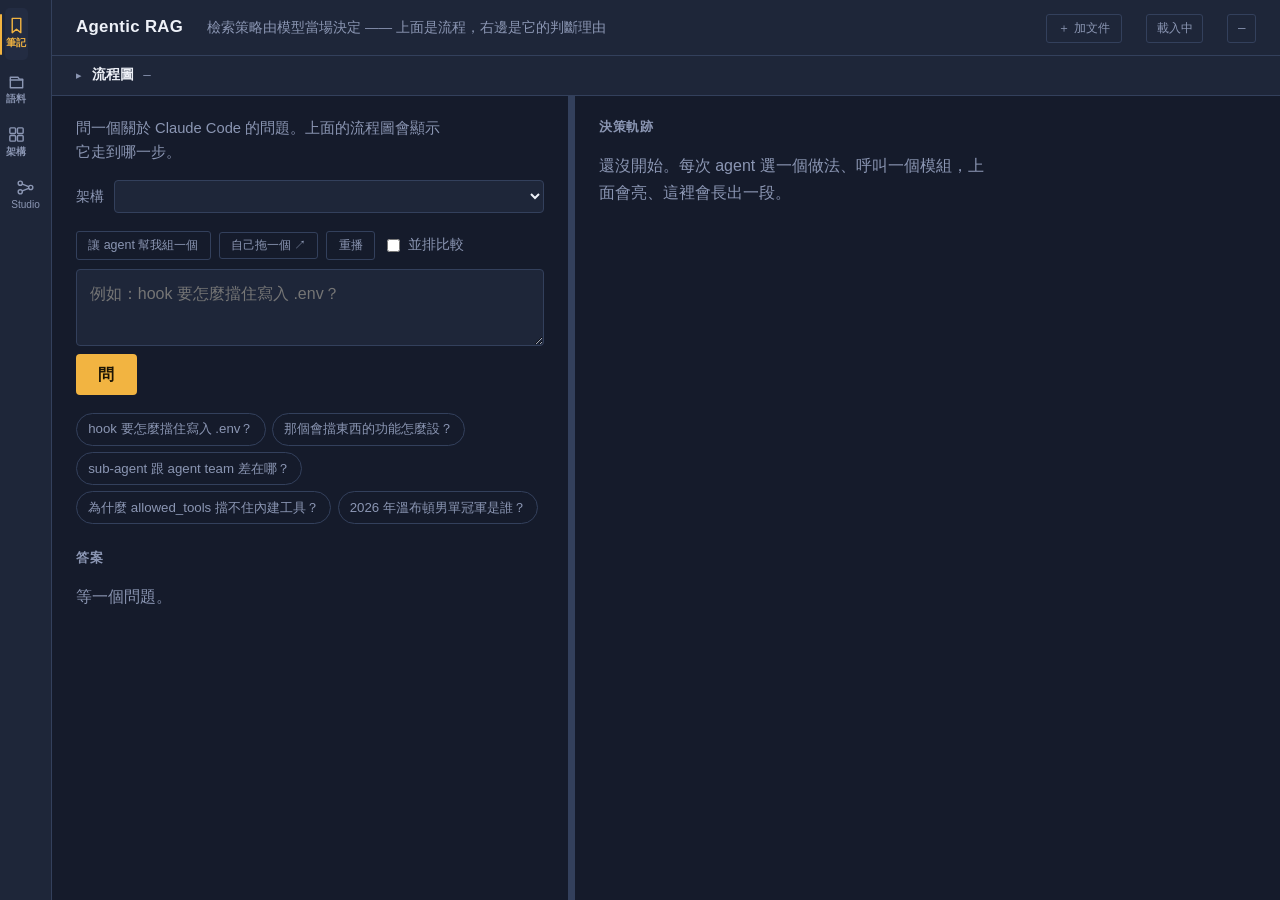
==== commit 71f990a6: "筆記本／語料庫／架構圖書館收進左邊的抽屜，Studio 也放進去 原本擺在頁尾，一展開就把整頁推下去 —— 想看一眼語料庫，回來還要重新捲。 現在是左邊 52px 的圖示列：滑鼠移過去抽屜打開、移開自" ====
--- a/static/index.html
+++ b/static/index.html
@@ -235,7 +235,7 @@
   .savebtn.saved{border-color:var(--ok);color:var(--ok);cursor:default}
   .noteshead{display:flex;align-items:center;gap:.7rem;margin:.9rem 0 .6rem}
   .noteshead button{padding:.2rem .7rem;font-size:.8rem;font-weight:400;align-self:auto}
-  .notes{display:flex;flex-direction:column;gap:.7rem;max-height:46vh;overflow-y:auto}
+  .notes{display:flex;flex-direction:column;gap:.7rem}
   .note{border:1px solid var(--rail);border-radius:5px;padding:.6rem .8rem;background:var(--panel-2)}
   .note .q{font-weight:600;font-size:.92rem;margin-bottom:.2rem}
   .note .meta{font-family:var(--mono);font-size:.72rem;color:var(--muted);margin-bottom:.4rem}
@@ -440,8 +440,56 @@
   }
   .pivot strong{color:var(--ink);font-weight:600}
 
-  footer{border-top:1px solid var(--rail);background:var(--panel);padding:1rem 1.5rem}
-  footer > details > summary{padding:0;font-size:.9rem;color:var(--ink)}
+  /* ── 左側抽屜：滑過去打開，移開縮回去 ──────── */
+  :root{--railw:52px;--drawer:340px}
+  body{padding-left:var(--railw)}
+
+  .rail{
+    position:fixed;left:0;top:0;bottom:0;z-index:40;display:flex;
+    width:var(--railw);background:var(--panel);border-right:1px solid var(--rail);
+    transition:width .16s ease .18s;          /* 開得快、關得慢一點，滑過頭不會馬上關掉 */
+    overflow:hidden;
+  }
+  .rail:hover,.rail:focus-within,.rail.pinned{width:calc(var(--railw) + var(--drawer));transition-delay:0s}
+  /* 點了裡面的東西之後強制收起來，滑鼠真的離開才解除 —— :hover 沒辦法用 JS 取消 */
+  .rail.shut{width:var(--railw) !important}
+
+  .rail .tabs{
+    flex:0 0 var(--railw);display:flex;flex-direction:column;gap:.2rem;
+    padding:.5rem .3rem;border-right:1px solid var(--rail);background:var(--panel);
+  }
+  .rail .tab{
+    position:relative;display:flex;flex-direction:column;align-items:center;gap:.15rem;
+    padding:.5rem .1rem;border:0;border-radius:5px;background:none;color:var(--muted);
+    font-family:var(--sans);font-size:.63rem;line-height:1.25;cursor:pointer;
+    text-decoration:none;text-align:center;
+  }
+  .rail .tab svg{width:19px;height:19px;stroke:currentColor;fill:none;stroke-width:1.5;
+    stroke-linecap:round;stroke-linejoin:round}
+  .rail .tab:hover{color:var(--ink);background:var(--panel-2)}
+  .rail .tab.on{color:var(--signal);background:var(--panel-2)}
+  .rail .tab.on::before{
+    content:"";position:absolute;left:-.3rem;top:.35rem;bottom:.35rem;
+    width:2px;border-radius:2px;background:var(--signal);
+  }
+  .rail .tab .cnt{font-family:var(--mono);color:var(--signal)}
+
+  .rail .panels{flex:1;min-width:var(--drawer);overflow:hidden;position:relative}
+  .rail .panel{
+    position:absolute;inset:0;overflow-y:auto;padding:.9rem 1rem;
+    opacity:0;pointer-events:none;transition:opacity .12s;
+  }
+  .rail .panel.on{opacity:1;pointer-events:auto}
+  .rail .panel h2{font-size:.9rem;margin:0 0 .2rem}
+  .rail .panel .lede{font-size:.78rem;color:var(--muted);margin:0 0 .8rem;line-height:1.55}
+  .rail .pinbar{
+    display:flex;align-items:center;gap:.5rem;margin-bottom:.6rem;
+    font-family:var(--mono);font-size:.7rem;color:var(--muted);
+  }
+  .rail .pinbar button{padding:.1rem .5rem;font-size:.7rem;font-weight:400;align-self:auto;
+    background:none;color:var(--muted);border:1px solid var(--rail)}
+  .rail .pinbar button:hover{color:var(--ink);border-color:var(--signal)}
+  .rail.pinned .pinbar button{color:var(--signal);border-color:var(--signal)}
   /* ── 整頁拖放遮罩 ── */
   .dropzone{
     position:fixed;inset:0;z-index:90;display:flex;align-items:center;justify-content:center;
@@ -497,7 +545,7 @@
   .addbtn:hover{border-color:var(--signal);color:var(--signal)}
 
   /* ── 上傳區 ── */
-  .drop{
+  .drop{flex-wrap:wrap;
     border:1.5px dashed var(--rail);border-radius:6px;padding:.9rem 1rem;margin:.8rem 0;
     display:flex;align-items:center;gap:.8rem;flex-wrap:wrap;transition:border-color .15s,background .15s;
   }
@@ -516,7 +564,7 @@
   .ingest .plan code{font-family:var(--mono);color:var(--ink)}
   .ingest .fail{color:var(--alert)}
 
-  .corpus{display:grid;gap:.35rem;grid-template-columns:repeat(auto-fit,minmax(280px,1fr));margin-top:.8rem}
+  .corpus{display:grid;gap:.35rem;margin-top:.8rem}
   .cfile{
     display:flex;align-items:center;gap:.6rem;padding:.4rem .6rem;
     background:none;border:1px solid var(--rail);border-radius:4px;
@@ -529,9 +577,8 @@
   .cfile.md .kind{color:var(--muted)}
   .cfile .nm{flex:1;overflow:hidden;text-overflow:ellipsis;white-space:nowrap}
   .cfile .n{font-family:var(--mono);font-size:.72rem;color:var(--muted);flex-shrink:0}
-  footer > details + details{margin-top:.7rem}
-
-  .patterns{display:grid;gap:.9rem;grid-template-columns:repeat(auto-fit,minmax(230px,1fr));margin-top:1rem}
+
+  .patterns{display:grid;gap:.9rem;margin-top:.4rem}
   .pat h3{margin:0 0 .25rem;font-size:.95rem}
   .pat p{margin:0 0 .3rem;font-size:.86rem;color:var(--muted)}
   .pat .where{font-family:var(--mono);font-size:.76rem;color:var(--signal)}
@@ -688,33 +735,59 @@
   <div class="jobs-body" id="jobsBody"></div>
 </div>
 
-<footer>
-  <details id="notesPanel">
-    <summary>筆記本 <span id="notesCount"></span></summary>
-    <div class="noteshead">
-      <button type="button" id="notesExport">匯出 Markdown</button>
-      <span class="pipe-meta">存下來的問答會寫進 notes/，匯出的 .md 可以直接貼進教材</span>
-    </div>
-    <div class="notes" id="notesList"></div>
-  </details>
-  <details>
-    <summary>語料庫 — 點檔名直接看，PDF 會開閱讀器</summary>
-
-    <div class="drop" id="drop">
-      <button type="button" id="pickFile">選擇檔案</button>
-      <span class="hint"><strong>或直接把檔案拖到頁面任何地方</strong>（可以一次丟多份，會排隊處理）。
-        <code>.md</code> <code>.txt</code> <code>.pdf</code>，單檔最大 40 MB ——
-        agent 會逐份看過內容決定怎麼切、要不要補脈絡，切完併進語料庫就能被檢索到。</span>
-      <input type="file" id="fileInput" accept=".md,.txt,.pdf" hidden>
-    </div>
-
-    <div class="corpus" id="corpusList"></div>
-  </details>
-  <details>
-    <summary>架構圖書館 — 同一組模組，換不同政策</summary>
-    <div class="patterns" id="patterns"></div>
-  </details>
-</footer>
+<aside class="rail" id="rail">
+  <nav class="tabs">
+    <button type="button" class="tab on" data-p="pNotes" title="筆記本">
+      <svg viewBox="0 0 20 20"><path d="M5.5 2.5h9v15l-4.5-3.5-4.5 3.5z"/></svg>
+      筆記<span class="cnt" id="notesCount"></span>
+    </button>
+    <button type="button" class="tab" data-p="pCorpus" title="語料庫">
+      <svg viewBox="0 0 20 20"><path d="M3.5 5.5h8l1.5 2h3.5v9h-13z"/><path d="M3.5 8.5h13"/></svg>
+      語料
+    </button>
+    <button type="button" class="tab" data-p="pLib" title="架構圖書館">
+      <svg viewBox="0 0 20 20"><rect x="3" y="3" width="6" height="6" rx="1"/><rect x="11" y="3" width="6" height="6" rx="1"/><rect x="3" y="11" width="6" height="6" rx="1"/><rect x="11" y="11" width="6" height="6" rx="1"/></svg>
+      架構
+    </button>
+    <a class="tab" href="/studio" target="_blank" rel="noopener" title="Studio — 畫布版組裝台（另開分頁）">
+      <svg viewBox="0 0 20 20"><circle cx="4.5" cy="5.5" r="2.2"/><circle cx="15.5" cy="10" r="2.2"/><circle cx="4.5" cy="14.5" r="2.2"/><path d="M6.7 6.5 13.3 9M6.7 13.5 13.3 11"/></svg>
+      Studio
+    </a>
+  </nav>
+
+  <div class="panels">
+    <section class="panel on" id="pNotes">
+      <div class="pinbar"><button type="button" class="pin">釘住</button><span>滑鼠移開會自動收回去</span></div>
+      <h2>筆記本</h2>
+      <p class="lede">存下來的問答會寫進 <code>notes/</code>，匯出的 .md 可以直接貼進教材。</p>
+      <div class="noteshead">
+        <button type="button" id="notesExport">匯出 Markdown</button>
+      </div>
+      <div class="notes" id="notesList"></div>
+    </section>
+
+    <section class="panel" id="pCorpus">
+      <div class="pinbar"><button type="button" class="pin">釘住</button><span>滑鼠移開會自動收回去</span></div>
+      <h2>語料庫</h2>
+      <p class="lede">點檔名直接看，PDF 會開閱讀器。</p>
+      <div class="drop" id="drop">
+        <button type="button" id="pickFile">選擇檔案</button>
+        <span class="hint"><strong>或直接把檔案拖到頁面任何地方</strong>（可以一次丟多份，會排隊處理）。
+          <code>.md</code> <code>.txt</code> <code>.pdf</code>，單檔最大 40 MB ——
+          agent 會逐份看過內容決定怎麼切、要不要補脈絡。</span>
+        <input type="file" id="fileInput" accept=".md,.txt,.pdf" hidden>
+      </div>
+      <div class="corpus" id="corpusList"></div>
+    </section>
+
+    <section class="panel" id="pLib">
+      <div class="pinbar"><button type="button" class="pin">釘住</button><span>滑鼠移開會自動收回去</span></div>
+      <h2>架構圖書館</h2>
+      <p class="lede">同一組模組，換不同政策。想自己拉一個就開 Studio。</p>
+      <div class="patterns" id="patterns"></div>
+    </section>
+  </div>
+</aside>
 
 <script>
 const $ = id => document.getElementById(id);
@@ -1108,12 +1181,45 @@
     b.onclick = () => {
       openDoc(b.dataset.path, b.classList.contains('pdf'), 1);
       $('leftCol').scrollTo({ top: 0 });
-      document.querySelectorAll('footer details').forEach(d => { d.open = false; });
+      closeRail();
     };
   });
  });
 }
 loadCorpus();
+
+/* ══════════ 左側抽屜 ══════════ */
+
+/* 筆記本／語料庫／架構圖書館本來擺在頁尾，展開會把整頁推下去。
+   收進抽屜之後它是浮在上面的，滑過去看一眼就走，版面不動。 */
+
+const RAIL = $('rail');
+
+function showPanel(id) {
+  RAIL.querySelectorAll('.tab[data-p]').forEach(t => t.classList.toggle('on', t.dataset.p === id));
+  RAIL.querySelectorAll('.panel').forEach(p => p.classList.toggle('on', p.id === id));
+}
+
+RAIL.querySelectorAll('.tab[data-p]').forEach(t => {
+  t.onpointerenter = () => showPanel(t.dataset.p);   // 滑過去就換，不用點
+  t.onclick = () => { showPanel(t.dataset.p); RAIL.classList.add('pinned'); };
+});
+
+RAIL.querySelectorAll('.pin').forEach(b => {
+  b.onclick = () => RAIL.classList.toggle('pinned');
+});
+
+/** 點了裡面的東西（開文件之類）就把抽屜收掉 —— 它擋在畫面上 */
+function closeRail() {
+  RAIL.classList.remove('pinned');
+  RAIL.classList.add('shut');
+  if (RAIL.contains(document.activeElement)) document.activeElement.blur();
+}
+RAIL.addEventListener('pointerleave', () => RAIL.classList.remove('shut'));
+
+window.addEventListener('keydown', e => {
+  if (e.key === 'Escape' && RAIL.classList.contains('pinned')) closeRail();
+});
 
 /* ══════════ 軌跡重播 ══════════ */
 
@@ -1743,7 +1849,7 @@
             .then(r => r.ok ? r.json() : Promise.reject())
             .then(c => {
               openDoc(c.path, !!c.is_pdf, c.page || 1);
-              $('notesPanel').open = false;
+              closeRail();
             })
             .catch(() => {});
         };
@@ -1754,7 +1860,7 @@
         open.textContent = '開啟來源';
         open.onclick = () => {
           openDoc(n.source, n.source.toLowerCase().endsWith('.pdf'), 1);
-          $('notesPanel').open = false;
+          closeRail();
         };
         row.appendChild(open);
       }
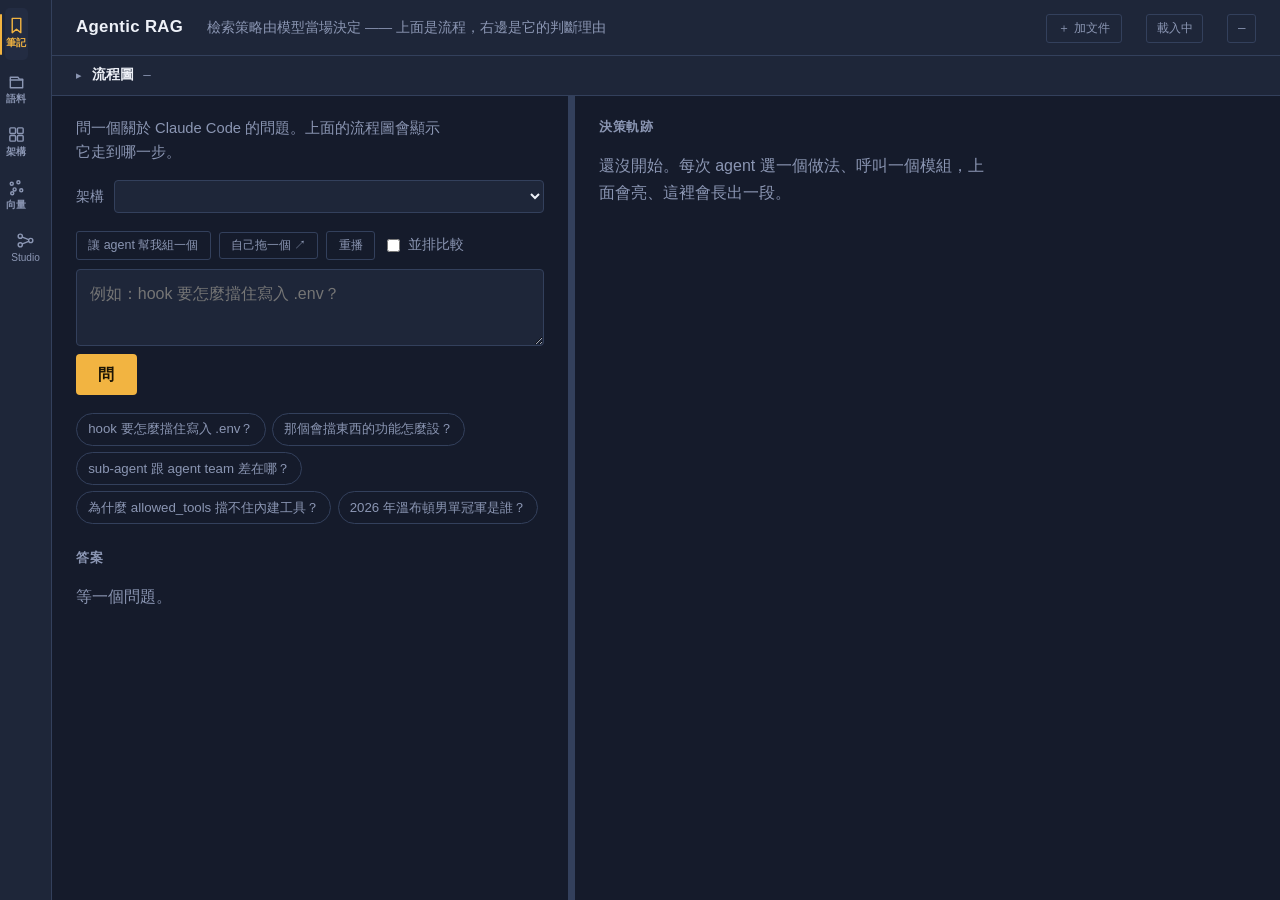
==== commit 3e080170: "新增「看得見的向量空間」：384 維壓成 2D 畫出來 這張圖是拿來打掉一個誤會的。學生以為向量檢索會找到意思相近的，撈回不相關的東西 就以為自己 query 寫壞了。打開圖會看到真相：這份語料裡，中" ====
--- a/static/index.html
+++ b/static/index.html
@@ -289,6 +289,33 @@
   }
   .chip:hover{border-color:var(--signal);color:var(--ink)}
 
+  /* ── 向量空間 ── */
+  .vecwrap{position:relative;border:1px solid var(--rail);border-radius:5px;background:#11162a}
+  #vecmap{display:block;width:100%;height:auto;cursor:crosshair}
+  .vectip{
+    position:absolute;pointer-events:none;z-index:3;max-width:15rem;
+    background:var(--ground);border:1px solid var(--signal);border-radius:4px;
+    padding:.3rem .5rem;font-size:.72rem;line-height:1.5;
+  }
+  .vectip .p{font-family:var(--mono);font-size:.66rem;color:var(--muted)}
+  .veclegend{display:flex;flex-wrap:wrap;gap:.25rem .6rem;margin:.5rem 0}
+  .veclegend span{font-family:var(--mono);font-size:.68rem;color:var(--muted);
+    display:flex;align-items:center;gap:.25rem;cursor:default}
+  .veclegend i{width:8px;height:8px;border-radius:50%;display:inline-block}
+  .vecstat{display:grid;grid-template-columns:1fr 1fr;gap:.3rem .7rem;
+    font-family:var(--mono);font-size:.72rem;color:var(--muted);margin:.5rem 0}
+  .vecstat b{color:var(--ink);font-weight:600}
+  .vecwarn{border-left:2px solid var(--alert);padding:.3rem .6rem;font-size:.75rem;
+    line-height:1.6;background:rgba(255,122,107,.06);margin:.4rem 0}
+  .vecwarn b{color:var(--alert)}
+  .vecrow{display:flex;gap:.4rem;align-items:center;flex-wrap:wrap;margin:.4rem 0}
+  .vecrow button{padding:.1rem .55rem;font-size:.72rem;font-weight:400;align-self:auto;
+    background:none;color:var(--muted);border:1px solid var(--rail)}
+  .vecrow button:hover{color:var(--signal);border-color:var(--signal)}
+  .vecrow button.on{color:var(--signal);border-color:var(--signal)}
+  .vecnb{font-family:var(--mono);font-size:.7rem;line-height:1.8;color:var(--muted)}
+  .vecnb b{color:var(--ink)}
+
   /* ── 重播 ── */
   .replaybar{
     display:flex;align-items:center;gap:.5rem;flex-wrap:wrap;margin-bottom:.9rem;
@@ -749,6 +776,10 @@
       <svg viewBox="0 0 20 20"><rect x="3" y="3" width="6" height="6" rx="1"/><rect x="11" y="3" width="6" height="6" rx="1"/><rect x="3" y="11" width="6" height="6" rx="1"/><rect x="11" y="11" width="6" height="6" rx="1"/></svg>
       架構
     </button>
+    <button type="button" class="tab" data-p="pVec" title="向量空間">
+      <svg viewBox="0 0 20 20"><circle cx="5" cy="6" r="1.6"/><circle cx="12" cy="4.5" r="1.6"/><circle cx="8" cy="12" r="1.6"/><circle cx="15" cy="13" r="1.6"/><circle cx="5.5" cy="16" r="1.6"/></svg>
+      向量
+    </button>
     <a class="tab" href="/studio" target="_blank" rel="noopener" title="Studio — 畫布版組裝台（另開分頁）">
       <svg viewBox="0 0 20 20"><circle cx="4.5" cy="5.5" r="2.2"/><circle cx="15.5" cy="10" r="2.2"/><circle cx="4.5" cy="14.5" r="2.2"/><path d="M6.7 6.5 13.3 9M6.7 13.5 13.3 11"/></svg>
       Studio
@@ -780,6 +811,24 @@
       <div class="corpus" id="corpusList"></div>
     </section>
 
+    <section class="panel" id="pVec">
+      <div class="pinbar"><button type="button" class="pin">釘住</button><span>滑鼠移開會自動收回去</span></div>
+      <h2>向量空間</h2>
+      <p class="lede">整個語料庫壓成兩維。一個點是一個片段，顏色是檔案。
+        滑過去看是誰，點下去看它的鄰居。</p>
+      <div class="vecwrap">
+        <canvas id="vecmap" width="620" height="620"></canvas>
+      </div>
+      <div class="vecrow">
+        <button type="button" id="vecCites">標出上一題引用到的</button>
+        <button type="button" id="vecReload">重新載入</button>
+      </div>
+      <div class="veclegend" id="vecLegend"></div>
+      <div class="vecstat" id="vecStat"></div>
+      <div class="vecwarn" id="vecWarn"></div>
+      <div class="vecnb" id="vecNb"></div>
+    </section>
+
     <section class="panel" id="pLib">
       <div class="pinbar"><button type="button" class="pin">釘住</button><span>滑鼠移開會自動收回去</span></div>
       <h2>架構圖書館</h2>
@@ -846,13 +895,14 @@
 
     st.modules.forEach((m, r) => {
       const nx = x + 18, ny = TOP + r * (NH + NGAP), nw = colW - 36;
-      const g = add('g', { class: 'node' + (m.builtin ? ' builtin' : ''), id: 'n-' + m.name });
+      const g = add('g', { class: 'node' + (m.builtin || m.mcp ? ' builtin' : ''), id: 'n-' + m.name });
       add('rect', { class: 'nhalo', x: nx - 3, y: ny - 3, width: nw + 6, height: NH + 6, rx: 7 }, g);
       add('rect', { class: 'nbox', x: nx, y: ny, width: nw, height: NH, rx: 6 }, g);
-      add('text', { class: 'nlabel', x: nx + 11, y: ny + 17 }, g).textContent = m.name;
+      add('text', { class: 'nlabel', x: nx + 11, y: ny + 17 }, g).textContent = m.short || m.name;
       const sub = add('text', { class: 'nsub', x: nx + 11, y: ny + 31 }, g);
       sub.textContent = (m.description || '').slice(0, Math.floor(nw / 12));
-      if (m.builtin) add('text', { class: 'ntag', x: nx + nw - 30, y: ny + 35 }, g).textContent = 'SDK';
+      if (m.builtin || m.mcp)
+        add('text', { class: 'ntag', x: nx + nw - 30, y: ny + 35 }, g).textContent = m.mcp ? 'MCP' : 'SDK';
       add('circle', { class: 'ncountbg', cx: nx + nw - 15, cy: ny + 15, r: 9 }, g);
       const cnt = add('text', { class: 'ncount', x: nx + nw - 15, y: ny + 18.5, 'text-anchor': 'middle' }, g);
       NODES[m.name] = { g: g, cnt: cnt, runs: 0, col: c, name: m.name,
@@ -880,7 +930,7 @@
 
 function paintArchitecture(arch) {
   const allowed = {};
-  (arch ? arch.modules.concat(arch.builtin_tools || []) : []).concat(['answer'])
+  (arch ? arch.modules.concat(arch.builtin_tools || [], arch.mcp_tools || []) : []).concat(['answer'])
     .forEach(m => { allowed[m] = 1; });
   for (const name in NODES) NODES[name].g.classList.toggle('off', !allowed[name]);
 }
@@ -909,7 +959,7 @@
 function archLabel() {
   const a = ARCHS.filter(x => x.key === $('arch').value)[0];
   if (!a) return '';
-  const n = a.modules.length + (a.builtin_tools || []).length;
+  const n = a.modules.length + (a.builtin_tools || []).length + (a.mcp_tools || []).length;
   return `${a.name} · ${n} 個模組`;
 }
 
@@ -1038,7 +1088,9 @@
   $('patterns').innerHTML = ARCHS.map(a =>
     '<div class="pat"><h3>' + esc(a.name) + '</h3>' +
     '<p>' + esc(a.orchestration) + ' · ' + esc(a.paper) + '</p>' +
-    '<div class="where">' + a.modules.map(esc).join(' · ') + '</div></div>').join('');
+    '<div class="where">' +
+      a.modules.concat(a.builtin_tools || [], a.mcp_tools || []).map(esc).join(' · ') +
+    '</div></div>').join('');
 });
 
 function showArch() {
@@ -1048,7 +1100,7 @@
   if (!pipeIsOpen()) pipeMeta(archLabel());
   $('archinfo').innerHTML =
     esc(a.orchestration) + '　模組：<code>' +
-    a.modules.concat(a.builtin_tools || []).map(esc).join('</code> <code>') + '</code>';
+    a.modules.concat(a.builtin_tools || [], a.mcp_tools || []).map(esc).join('</code> <code>') + '</code>';
 }
 
 /* ══════════ 問答 ══════════ */
@@ -1201,7 +1253,10 @@
 }
 
 RAIL.querySelectorAll('.tab[data-p]').forEach(t => {
-  t.onpointerenter = () => showPanel(t.dataset.p);   // 滑過去就換，不用點
+  t.onpointerenter = () => {
+    showPanel(t.dataset.p);                          // 滑過去就換，不用點
+    if (t.dataset.p === 'pVec' && !VEC.data) vecLoad();   // 投影要算 SVD，沒人看就不要算
+  };
   t.onclick = () => { showPanel(t.dataset.p); RAIL.classList.add('pinned'); };
 });
 
@@ -1220,6 +1275,169 @@
 window.addEventListener('keydown', e => {
   if (e.key === 'Escape' && RAIL.classList.contains('pinned')) closeRail();
 });
+
+/* ══════════ 向量空間 ══════════ */
+
+/* 為什麼要畫這張圖：學生以為「向量檢索會找到意思相近的」，
+   直到看見中文教材和英文論文是兩團完全分開的東西 ——
+   用中文問論文裡才有的概念，向量會把你拉去中文那一團。
+   那不是 query 寫壞了，是空間本來就長這樣。 */
+
+const VEC = { data: null, hot: new Set(), sel: null };
+const VEC_COLORS = ['#F2B441', '#6FD3A8', '#8FA8FF', '#FF7A6B', '#C9A0FF', '#57C7D4',
+                    '#E8905A', '#9BD45F', '#FF9FC4', '#7FD8B0', '#BFA76A', '#6FA8FF'];
+
+function vecLoad() {
+  $('vecStat').textContent = '載入中…';
+  return fetch('/api/vecmap').then(r => r.json()).then(d => {
+    VEC.data = d;
+    vecPaint();
+    vecStats();
+  });
+}
+
+function vecStats() {
+  const o = VEC.data.overview, m = VEC.data.map;
+  $('vecStat').innerHTML =
+    '<div>片段 <b>' + o.chunks + '</b></div>' +
+    '<div>檔案 <b>' + o.files + '</b></div>' +
+    '<div>維度 <b>' + (o.dims || '—') + '</b></div>' +
+    '<div>store <b>' + esc(o.store) + '</b></div>' +
+    '<div>字數中位數 <b>' + o.chars.p50 + '</b></div>' +
+    '<div>補過脈絡 <b>' + o.with_context + '</b></div>';
+
+  $('vecLegend').innerHTML = (m.files || []).map((f, i) =>
+    '<span><i style="background:' + VEC_COLORS[i % VEC_COLORS.length] + '"></i>' +
+    esc(f.split('/').pop()) + '</span>').join('');
+
+  const parts = [];
+  if (m.ok) parts.push('這兩個軸只解釋了 <b>' + (m.explained * 100).toFixed(1) +
+    '%</b> 的變異 —— <b>這是一張 384 維的影子，不是真相。</b>圖上很近不代表檢索一定撈得到。');
+  if (o.mean_similarity != null) parts.push('隨機兩塊的平均相似度是 <b>' + o.mean_similarity +
+    '</b>。所以「相似度 0.85」本身沒有意義 —— 要比的是**相對排名**，不是絕對數字。');
+  $('vecWarn').innerHTML = parts.join('<br><br>') || '';
+}
+
+function vecXY(pt, W, H, pad) {
+  return [pad + (pt.x + 1) / 2 * (W - pad * 2), pad + (1 - (pt.y + 1) / 2) * (H - pad * 2)];
+}
+
+function vecPaint() {
+  const cv = $('vecmap'), g = cv.getContext('2d');
+  const W = cv.width, H = cv.height, pad = 18;
+  g.clearRect(0, 0, W, H);
+
+  // 底線：讓人看得出原點在哪，不然散點沒有參考系
+  g.strokeStyle = 'rgba(139,150,179,.14)';
+  g.lineWidth = 1;
+  g.beginPath();
+  g.moveTo(pad, H / 2); g.lineTo(W - pad, H / 2);
+  g.moveTo(W / 2, pad); g.lineTo(W / 2, H - pad);
+  g.stroke();
+
+  const m = VEC.data && VEC.data.map;
+  if (!m || !m.ok) {
+    g.fillStyle = '#8B96B3';
+    g.font = '14px system-ui';
+    g.fillText(m ? m.why : '沒有資料', pad, H / 2);
+    return;
+  }
+
+  m.points.forEach(pt => {
+    const [x, y] = vecXY(pt, W, H, pad);
+    const hot = VEC.hot.has(pt.id), sel = VEC.sel === pt.id;
+    g.beginPath();
+    g.arc(x, y, sel ? 6 : hot ? 5 : 2.6, 0, Math.PI * 2);
+    g.fillStyle = VEC_COLORS[pt.f % VEC_COLORS.length];
+    g.globalAlpha = (VEC.hot.size && !hot && !sel) ? 0.18 : 0.85;
+    g.fill();
+    if (hot || sel) {
+      g.globalAlpha = 1;
+      g.strokeStyle = sel ? '#EEF1F8' : '#F2B441';
+      g.lineWidth = sel ? 2 : 1.5;
+      g.stroke();
+    }
+  });
+  g.globalAlpha = 1;
+}
+
+/** 找滑鼠底下最近的點。canvas 沒有 DOM，只能自己算距離。 */
+function vecHit(ev) {
+  const m = VEC.data && VEC.data.map;
+  if (!m || !m.ok) return null;
+  const cv = $('vecmap'), r = cv.getBoundingClientRect();
+  const sx = cv.width / r.width, sy = cv.height / r.height;
+  const mx = (ev.clientX - r.left) * sx, my = (ev.clientY - r.top) * sy;
+  let best = null, bd = 14 * sx;
+  m.points.forEach(pt => {
+    const [x, y] = vecXY(pt, cv.width, cv.height, 18);
+    const d = Math.hypot(x - mx, y - my);
+    if (d < bd) { bd = d; best = pt; }
+  });
+  return best;
+}
+
+$('vecmap').onmousemove = ev => {
+  const pt = vecHit(ev);
+  let tip = document.querySelector('.vectip');
+  if (!pt) { if (tip) tip.remove(); return; }
+  if (!tip) {
+    tip = document.createElement('div');
+    tip.className = 'vectip';
+    $('vecmap').parentNode.appendChild(tip);
+  }
+  const f = VEC.data.map.files[pt.f] || '';
+  tip.innerHTML = '<div>' + esc(pt.h) + '</div><div class="p">' + esc(f) +
+                  (pt.page ? ' · 第 ' + pt.page + ' 頁' : '') + '</div>';
+  const r = $('vecmap').getBoundingClientRect();
+  tip.style.left = Math.min(ev.clientX - r.left + 12, r.width - 170) + 'px';
+  tip.style.top = (ev.clientY - r.top + 12) + 'px';
+};
+$('vecmap').onmouseleave = () => {
+  const tip = document.querySelector('.vectip');
+  if (tip) tip.remove();
+};
+
+$('vecmap').onclick = ev => {
+  const pt = vecHit(ev);
+  if (!pt) return;
+  VEC.sel = pt.id;
+  vecPaint();
+  $('vecNb').textContent = '查鄰居中…';
+  fetch('/api/neighbors?id=' + encodeURIComponent(pt.id) + '&k=6')
+    .then(r => r.json())
+    .then(d => {
+      if (!d.ok) { $('vecNb').textContent = d.why; return; }
+      $('vecNb').innerHTML = '<b>' + esc(pt.id) + '</b> 的鄰居：<br>' +
+        d.neighbors.map(n => '　' + n.sim.toFixed(3) + '　' + esc(n.path) + '　' +
+          esc(n.heading)).join('<br>') +
+        '<br><br>鄰居如果來自完全不相干的檔案，那就是它把不該撈的東西拉進來的原因。';
+    });
+};
+
+/* 上一題的答案引用了哪些片段 —— 把它們在空間裡點亮，
+   一眼就看得出「這一題的證據是散在各處還是擠在一團」 */
+$('vecCites').onclick = () => {
+  const ids = [...document.querySelectorAll('#answer .cite')].map(c => c.dataset.id);
+  if (!ids.length) {
+    $('vecNb').textContent = '上一題還沒有答案，或答案裡沒有可點的出處。';
+    return;
+  }
+  VEC.hot = new Set(ids);
+  $('vecCites').classList.add('on');
+  vecPaint();
+  $('vecNb').innerHTML = '標了 <b>' + VEC.hot.size + '</b> 個引用到的片段。' +
+    '擠成一團 = 證據都來自同一區；散開 = 這題真的需要跨文件。再按一次取消。';
+  $('vecCites').onclick = () => {
+    VEC.hot.clear(); VEC.sel = null;
+    $('vecCites').classList.remove('on');
+    $('vecNb').textContent = '';
+    vecPaint();
+    location.reload();     // 還原按鈕行為最省事的作法
+  };
+};
+
+$('vecReload').onclick = () => { VEC.hot.clear(); VEC.sel = null; $('vecNb').textContent = ''; vecLoad(); };
 
 /* ══════════ 軌跡重播 ══════════ */
 
@@ -1320,7 +1538,7 @@
   grid.style.gridTemplateColumns = 'repeat(' + keys.length + ', minmax(0, 1fr))';
   grid.innerHTML = keys.map(k => {
     const a = ARCHS.filter(x => x.key === k)[0] || { name: k, orchestration: '', modules: [] };
-    const mods = a.modules.concat(a.builtin_tools || []);
+    const mods = a.modules.concat(a.builtin_tools || [], a.mcp_tools || []);
     return '<div class="cmpcol" id="cmp-' + k + '">' +
       '<h3>' + esc(a.name) + '<span class="orch">' + esc(a.orchestration) + '</span></h3>' +
       '<div class="mods">' + mods.map(esc).join(' · ') + '</div>' +
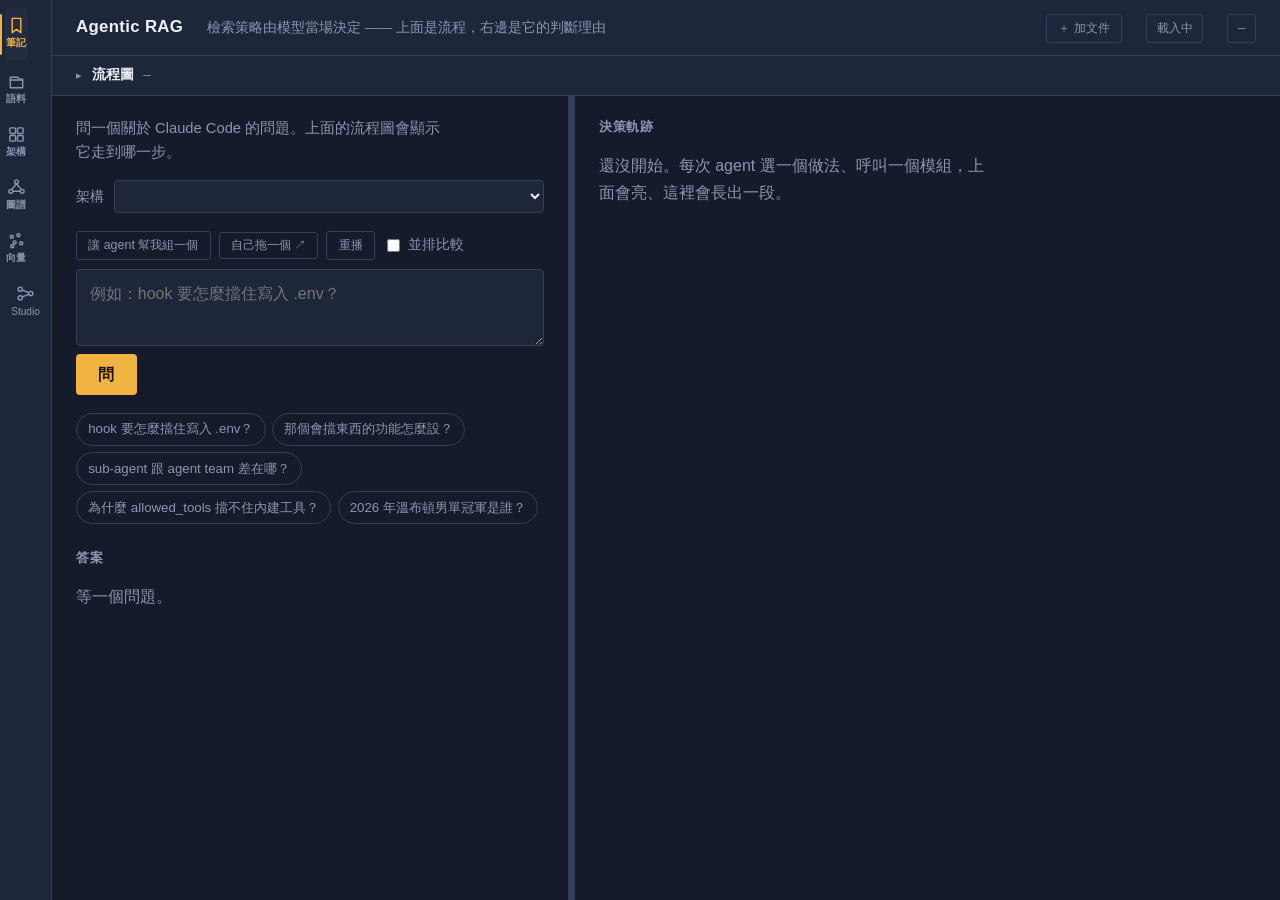
==== commit c951772b: "接上 Neo4j：同一批片段的第二種索引，加上看得見的圖 你那台已經有 neo4j-teach 容器（停了兩週），起來就用了，不用新裝。  不引進新資料集 —— scripts/seed_neo4j." ====
--- a/static/index.html
+++ b/static/index.html
@@ -316,6 +316,19 @@
   .vecnb{font-family:var(--mono);font-size:.7rem;line-height:1.8;color:var(--muted)}
   .vecnb b{color:var(--ink)}
 
+  /* ── 知識圖譜 ── */
+  #graphmap{display:block;width:100%;height:auto;cursor:grab;background:#11162a;
+    border:1px solid var(--rail);border-radius:5px}
+  #graphmap.dragging{cursor:grabbing}
+  .gstat{display:grid;grid-template-columns:1fr 1fr;gap:.3rem .7rem;
+    font-family:var(--mono);font-size:.72rem;color:var(--muted);margin:.5rem 0}
+  .gstat b{color:var(--ink);font-weight:600}
+  .gschema{font-family:var(--mono);font-size:.72rem;line-height:1.9;color:var(--muted)}
+  .gschema b{color:var(--ok)}
+  .gnone{border-left:2px solid var(--rail);padding:.4rem .7rem;font-size:.8rem;
+    color:var(--muted);line-height:1.7}
+  .gnone code{color:var(--ink)}
+
   /* ── 重播 ── */
   .replaybar{
     display:flex;align-items:center;gap:.5rem;flex-wrap:wrap;margin-bottom:.9rem;
@@ -776,6 +789,10 @@
       <svg viewBox="0 0 20 20"><rect x="3" y="3" width="6" height="6" rx="1"/><rect x="11" y="3" width="6" height="6" rx="1"/><rect x="3" y="11" width="6" height="6" rx="1"/><rect x="11" y="11" width="6" height="6" rx="1"/></svg>
       架構
     </button>
+    <button type="button" class="tab" data-p="pGraph" title="知識圖譜">
+      <svg viewBox="0 0 20 20"><circle cx="10" cy="4" r="2"/><circle cx="4" cy="14" r="2"/><circle cx="16" cy="14" r="2"/><path d="M10 6 5 12M10 6l5 6M6 14h8"/></svg>
+      圖譜
+    </button>
     <button type="button" class="tab" data-p="pVec" title="向量空間">
       <svg viewBox="0 0 20 20"><circle cx="5" cy="6" r="1.6"/><circle cx="12" cy="4.5" r="1.6"/><circle cx="8" cy="12" r="1.6"/><circle cx="15" cy="13" r="1.6"/><circle cx="5.5" cy="16" r="1.6"/></svg>
       向量
@@ -809,6 +826,22 @@
         <input type="file" id="fileInput" accept=".md,.txt,.pdf" hidden>
       </div>
       <div class="corpus" id="corpusList"></div>
+    </section>
+
+    <section class="panel" id="pGraph">
+      <div class="pinbar"><button type="button" class="pin">釘住</button><span>滑鼠移開會自動收回去</span></div>
+      <h2>知識圖譜</h2>
+      <p class="lede">同一批片段的另一種索引。向量看到的是「雲」，圖看到的是「骨架」——
+        這裡只畫<strong>跨檔案</strong>的相似關係，也就是同一個概念出現在兩份不同文件裡。</p>
+      <canvas id="graphmap" width="620" height="560"></canvas>
+      <div class="vecrow">
+        <button type="button" id="gReheat">重新排一次</button>
+        <button type="button" id="gReload">重新載入</button>
+      </div>
+      <div class="veclegend" id="gLegend"></div>
+      <div class="gstat" id="gStat"></div>
+      <div class="gschema" id="gSchema"></div>
+      <div class="vecnb" id="gTip"></div>
     </section>
 
     <section class="panel" id="pVec">
@@ -1256,6 +1289,7 @@
   t.onpointerenter = () => {
     showPanel(t.dataset.p);                          // 滑過去就換，不用點
     if (t.dataset.p === 'pVec' && !VEC.data) vecLoad();   // 投影要算 SVD，沒人看就不要算
+    if (t.dataset.p === 'pGraph' && !GR.data) gLoad();    // 圖也是，沒人看就不要連 Neo4j
   };
   t.onclick = () => { showPanel(t.dataset.p); RAIL.classList.add('pinned'); };
 });
@@ -1438,6 +1472,200 @@
 };
 
 $('vecReload').onclick = () => { VEC.hot.clear(); VEC.sel = null; $('vecNb').textContent = ''; vecLoad(); };
+
+/* ══════════ 知識圖譜 ══════════ */
+
+/* 力導向布局自己寫 —— 不到 40 行，而且教室離線時 CDN 抓不到函式庫。
+   彈簧把有邊的節點拉近、斥力把所有節點推開，跑個幾百步就會自己排開。 */
+
+const GR = { data: null, pos: [], screen: [], timer: null, sel: null };
+
+function gLoad() {
+  $('gStat').textContent = '載入中…';
+  return fetch('/api/graph').then(r => r.json()).then(d => {
+    GR.data = d;
+    gStats();
+    if (d.subgraph && d.subgraph.ok) gLayout();
+    else gBlank(d.describe.ok ? '圖裡還沒有跨檔關聯' : d.describe.why);
+  });
+}
+
+function gBlank(why) {
+  const g = $('graphmap').getContext('2d');
+  g.clearRect(0, 0, 620, 560);
+  g.fillStyle = '#8B96B3';
+  g.font = '13px system-ui';
+  g.fillText(why || '沒有圖', 20, 40);
+  $('gTip').innerHTML =
+    '沒有接圖也完全不影響其他功能。要接的話：<br>' +
+    '<code>docker run -d --name neo4j-teach -p 7474:7474 -p 7687:7687 ' +
+    '-e NEO4J_AUTH=neo4j/你的密碼 neo4j:5</code><br>' +
+    '在 <code>.env</code> 設 <code>NEO4J_URI</code> / <code>NEO4J_PASSWORD</code>，' +
+    '然後 <code>uv run python scripts/seed_neo4j.py</code>。';
+}
+
+function gStats() {
+  const de = GR.data.describe, sg = GR.data.subgraph;
+  if (!de.ok) { $('gStat').textContent = ''; $('gSchema').textContent = ''; return; }
+  $('gStat').innerHTML =
+    '<div>節點 <b>' + de.nodes + '</b></div><div>關係 <b>' + de.edges + '</b></div>' +
+    '<div>畫出來 <b>' + (sg.ok ? sg.nodes.length : 0) + '</b></div>' +
+    '<div>資料庫 <b>' + esc(de.database) + '</b></div>';
+  $('gSchema').innerHTML =
+    de.labels.map(l => '(<b>:' + esc(l.label) + '</b>) × ' + l.n).join('　') + '<br>' +
+    de.relationships.map(r => '-[<b>:' + esc(r.type) + '</b>]-> × ' + r.n).join('　');
+  if (sg.ok) {
+    $('gLegend').innerHTML = sg.files.map((f, i) =>
+      '<span><i style="background:' + VEC_COLORS[i % VEC_COLORS.length] + '"></i>' +
+      esc(f.split('/').pop()) + '</span>').join('');
+  }
+}
+
+/** 力導向（Fruchterman-Reingold）。
+
+   第一版的斥力寫死 900/d²，121 個節點互推的總和遠大於彈簧和向心力，
+   結果所有點都被推到邊界夾住，畫出來是一個空心矩形。
+   FR 的重點是**斥力強度要隨節點密度縮放**：k = sqrt(面積 / 節點數)。 */
+function gLayout(steps) {
+  const sg = GR.data.subgraph;
+  const N = sg.nodes.length, W = 620, H = 560;
+  if (!N) return;
+  const k = Math.sqrt((W * H) / N) * 0.62;     // 理想間距
+  const idx = {};
+  sg.nodes.forEach((n, i) => { idx[n.id] = i; });
+
+  // 起始位置照檔案分角度散開 —— 從隨機開始的話每次排出來差很多，講解會對不上
+  GR.pos = sg.nodes.map((n, i) => {
+    const a = (n.f / Math.max(1, sg.files.length)) * Math.PI * 2 + (i % 7) * 0.13;
+    const r = 60 + (i % 11) * 7;
+    return { x: W / 2 + Math.cos(a) * r, y: H / 2 + Math.sin(a) * r };
+  });
+
+  const E = sg.edges.map(e => [idx[e.a], idx[e.b]]).filter(([a, b]) => a != null && b != null);
+  clearTimeout(GR.timer);
+  let step = 0;
+  const total = steps || 220;
+
+  const tick = () => {
+    for (let pass = 0; pass < 4 && step < total; pass++, step++) {
+      const temp = (W / 12) * (1 - step / total);     // 降溫：一開始大步走，最後微調
+      const dsp = GR.pos.map(() => ({ x: 0, y: 0 }));
+
+      for (let a = 0; a < N; a++) {
+        for (let b = a + 1; b < N; b++) {
+          let dx = GR.pos[a].x - GR.pos[b].x, dy = GR.pos[a].y - GR.pos[b].y;
+          let d = Math.hypot(dx, dy);
+          if (d < 0.01) { dx = Math.random() - 0.5; dy = Math.random() - 0.5; d = 0.01; }
+          const f = (k * k) / d;                       // 斥力 ∝ k²/d
+          dsp[a].x += dx / d * f; dsp[a].y += dy / d * f;
+          dsp[b].x -= dx / d * f; dsp[b].y -= dy / d * f;
+        }
+      }
+      E.forEach(([a, b]) => {
+        const dx = GR.pos[a].x - GR.pos[b].x, dy = GR.pos[a].y - GR.pos[b].y;
+        const d = Math.hypot(dx, dy) || 0.01;
+        const f = (d * d) / k;                         // 引力 ∝ d²/k
+        dsp[a].x -= dx / d * f; dsp[a].y -= dy / d * f;
+        dsp[b].x += dx / d * f; dsp[b].y += dy / d * f;
+      });
+
+      for (let i = 0; i < N; i++) {
+        const d = Math.hypot(dsp[i].x, dsp[i].y) || 0.01;
+        const m = Math.min(d, temp);                   // 一步最多走 temp
+        GR.pos[i].x += dsp[i].x / d * m;
+        GR.pos[i].y += dsp[i].y / d * m;
+        GR.pos[i].x += (W / 2 - GR.pos[i].x) * 0.012;  // 輕微向心，避免整團飄走
+        GR.pos[i].y += (H / 2 - GR.pos[i].y) * 0.012;
+        // 這裡**不夾邊界**。夾了的話密的地方會整排貼在邊上，畫出來是一個空心矩形 ——
+        // 讓它自由排開，畫的時候再整團縮放進畫布（見 gFit）。
+      }
+    }
+    gPaint();
+    if (step < total) GR.timer = setTimeout(tick, 16);
+  };
+  tick();
+}
+
+/** 把整團座標縮放進畫布。模擬時不管邊界，畫的時候才對齊 —— 這樣才不會貼邊。 */
+function gFit(cv, pad) {
+  // 用 2%–98% 分位而不是最大最小：兩三個離群點就會把整團擠成一小坨，
+  // 那是「縮放到極值」最典型的災情。離群的畫在邊上就好。
+  const q = (a, t) => { const b = [...a].sort((u, v) => u - v);
+    return b[Math.max(0, Math.min(b.length - 1, Math.round((b.length - 1) * t)))]; };
+  const xs = GR.pos.map(p => p.x), ys = GR.pos.map(p => p.y);
+  const x0 = q(xs, 0.02), x1 = q(xs, 0.98);
+  const y0 = q(ys, 0.02), y1 = q(ys, 0.98);
+  const sx = (cv.width - pad * 2) / Math.max(1, x1 - x0);
+  const sy = (cv.height - pad * 2) / Math.max(1, y1 - y0);
+  const sc = Math.min(sx, sy);
+  const ox = pad + ((cv.width - pad * 2) - (x1 - x0) * sc) / 2;
+  const oy = pad + ((cv.height - pad * 2) - (y1 - y0) * sc) / 2;
+  const cl = (v, lo, hi) => Math.max(lo, Math.min(hi, v));
+  return p => [cl(ox + (p.x - x0) * sc, 8, cv.width - 8),
+               cl(oy + (p.y - y0) * sc, 8, cv.height - 8)];
+}
+
+function gPaint() {
+  const sg = GR.data && GR.data.subgraph;
+  if (!sg || !sg.ok || !GR.pos.length) return;
+  const cv = $('graphmap'), g = cv.getContext('2d');
+  g.clearRect(0, 0, cv.width, cv.height);
+  const idx = {};
+  sg.nodes.forEach((n, i) => { idx[n.id] = i; });
+  const fit = gFit(cv, 16);
+  GR.screen = GR.pos.map(fit);
+
+  sg.edges.forEach(e => {
+    const a = GR.screen[idx[e.a]], b = GR.screen[idx[e.b]];
+    if (!a || !b) return;
+    const hot = GR.sel && (e.a === GR.sel || e.b === GR.sel);
+    g.strokeStyle = hot ? 'rgba(242,180,65,.85)' : 'rgba(111,211,168,.16)';
+    g.lineWidth = hot ? 1.6 : 0.7;
+    g.beginPath(); g.moveTo(a[0], a[1]); g.lineTo(b[0], b[1]); g.stroke();
+  });
+
+  sg.nodes.forEach((n, i) => {
+    const p = GR.screen[i];
+    g.beginPath();
+    g.arc(p[0], p[1], GR.sel === n.id ? 6.5 : 3.4, 0, Math.PI * 2);
+    g.fillStyle = VEC_COLORS[n.f % VEC_COLORS.length];
+    g.fill();
+    if (GR.sel === n.id) { g.strokeStyle = '#EEF1F8'; g.lineWidth = 2; g.stroke(); }
+  });
+}
+
+function gHit(ev) {
+  const sg = GR.data && GR.data.subgraph;
+  if (!sg || !sg.ok || !GR.pos.length) return null;
+  const cv = $('graphmap'), r = cv.getBoundingClientRect();
+  const mx = (ev.clientX - r.left) * cv.width / r.width;
+  const my = (ev.clientY - r.top) * cv.height / r.height;
+  let best = null, bd = 12;
+  (GR.screen || []).forEach((p, i) => {
+    const d = Math.hypot(p[0] - mx, p[1] - my);
+    if (d < bd) { bd = d; best = sg.nodes[i]; }
+  });
+  return best;
+}
+
+$('graphmap').onclick = ev => {
+  const n = gHit(ev);
+  if (!n) { GR.sel = null; gPaint(); $('gTip').textContent = ''; return; }
+  GR.sel = n.id;
+  gPaint();
+  const sg = GR.data.subgraph;
+  const links = sg.edges.filter(e => e.a === n.id || e.b === n.id);
+  const others = links.map(e => {
+    const o = sg.nodes.find(x => x.id === (e.a === n.id ? e.b : e.a));
+    return '　' + e.score.toFixed(3) + '　' + esc(o ? o.path : '?') + '　' + esc(o ? o.heading : '');
+  });
+  $('gTip').innerHTML = '<b>' + esc(n.id) + '</b>　' + esc(n.heading) + '<br>' +
+    '跨檔連到 <b>' + links.length + '</b> 塊：<br>' + others.join('<br>');
+};
+$('graphmap').onmousemove = ev => { $('graphmap').style.cursor = gHit(ev) ? 'pointer' : 'default'; };
+
+$('gReheat').onclick = () => gLayout();
+$('gReload').onclick = () => { GR.sel = null; $('gTip').textContent = ''; gLoad(); };
 
 /* ══════════ 軌跡重播 ══════════ */
 
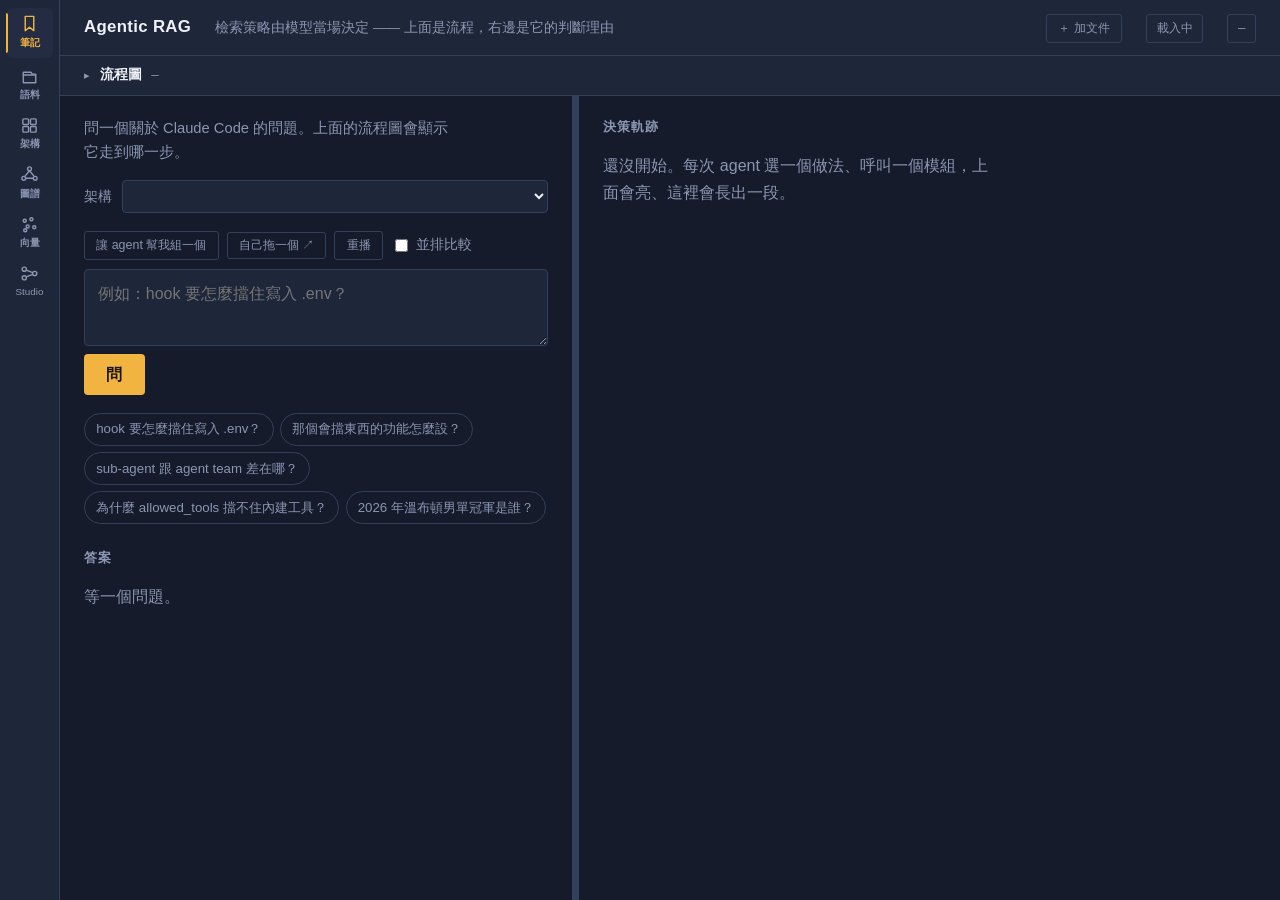
==== commit caffda27: "向量與圖譜各給一張獨立整頁，側欄圖示對齊 - /inspect：兩個分頁（向量空間 / 知識圖譜），畫布跟著視窗縮放。   抽屜那兩格留著當縮圖預覽，標題旁多一個「↗ 開獨立一頁」。 - 畫法抽成 s" ====
--- a/static/index.html
+++ b/static/index.html
@@ -481,7 +481,7 @@
   .pivot strong{color:var(--ink);font-weight:600}
 
   /* ── 左側抽屜：滑過去打開，移開縮回去 ──────── */
-  :root{--railw:52px;--drawer:340px}
+  :root{--railw:60px;--drawer:340px}
   body{padding-left:var(--railw)}
 
   .rail{
@@ -495,24 +495,26 @@
   .rail.shut{width:var(--railw) !important}
 
   .rail .tabs{
-    flex:0 0 var(--railw);display:flex;flex-direction:column;gap:.2rem;
-    padding:.5rem .3rem;border-right:1px solid var(--rail);background:var(--panel);
+    flex:0 0 var(--railw);display:flex;flex-direction:column;align-items:stretch;gap:.15rem;
+    padding:.5rem .35rem;border-right:1px solid var(--rail);background:var(--panel);
   }
   .rail .tab{
-    position:relative;display:flex;flex-direction:column;align-items:center;gap:.15rem;
-    padding:.5rem .1rem;border:0;border-radius:5px;background:none;color:var(--muted);
-    font-family:var(--sans);font-size:.63rem;line-height:1.25;cursor:pointer;
-    text-decoration:none;text-align:center;
-  }
-  .rail .tab svg{width:19px;height:19px;stroke:currentColor;fill:none;stroke-width:1.5;
-    stroke-linecap:round;stroke-linejoin:round}
+    /* 每一格等寬等高、圖示與字都置中 —— 不然 Studio 那種比較長的字會把整欄看起來歪掉 */
+    position:relative;display:flex;flex-direction:column;align-items:center;
+    justify-content:center;gap:.2rem;width:100%;min-height:46px;
+    padding:.4rem .1rem;border:0;border-radius:6px;background:none;color:var(--muted);
+    font-family:var(--sans);font-size:.62rem;line-height:1.2;cursor:pointer;
+    text-decoration:none;text-align:center;overflow:hidden;
+  }
+  .rail .tab svg{width:19px;height:19px;flex:0 0 19px;stroke:currentColor;fill:none;
+    stroke-width:1.5;stroke-linecap:round;stroke-linejoin:round}
   .rail .tab:hover{color:var(--ink);background:var(--panel-2)}
   .rail .tab.on{color:var(--signal);background:var(--panel-2)}
   .rail .tab.on::before{
-    content:"";position:absolute;left:-.3rem;top:.35rem;bottom:.35rem;
-    width:2px;border-radius:2px;background:var(--signal);
-  }
-  .rail .tab .cnt{font-family:var(--mono);color:var(--signal)}
+    content:"";position:absolute;left:0;top:.3rem;bottom:.3rem;
+    width:2px;border-radius:0 2px 2px 0;background:var(--signal);
+  }
+  .rail .tab .cnt{font-family:var(--mono);color:var(--signal);font-size:.58rem}
 
   .rail .panels{flex:1;min-width:var(--drawer);overflow:hidden;position:relative}
   .rail .panel{
@@ -830,7 +832,7 @@
 
     <section class="panel" id="pGraph">
       <div class="pinbar"><button type="button" class="pin">釘住</button><span>滑鼠移開會自動收回去</span></div>
-      <h2>知識圖譜</h2>
+      <h2>知識圖譜 <a href="/inspect#graph" target="_blank" rel="noopener" style="font-size:.72rem;font-weight:400;margin-left:.4rem">↗ 開獨立一頁</a></h2>
       <p class="lede">同一批片段的另一種索引。向量看到的是「雲」，圖看到的是「骨架」——
         這裡只畫<strong>跨檔案</strong>的相似關係，也就是同一個概念出現在兩份不同文件裡。</p>
       <canvas id="graphmap" width="620" height="560"></canvas>
@@ -846,7 +848,7 @@
 
     <section class="panel" id="pVec">
       <div class="pinbar"><button type="button" class="pin">釘住</button><span>滑鼠移開會自動收回去</span></div>
-      <h2>向量空間</h2>
+      <h2>向量空間 <a href="/inspect#vec" target="_blank" rel="noopener" style="font-size:.72rem;font-weight:400;margin-left:.4rem">↗ 開獨立一頁</a></h2>
       <p class="lede">整個語料庫壓成兩維。一個點是一個片段，顏色是檔案。
         滑過去看是誰，點下去看它的鄰居。</p>
       <div class="vecwrap">
@@ -871,6 +873,7 @@
   </div>
 </aside>
 
+<script src="/static/viz.js" defer></script>
 <script>
 const $ = id => document.getElementById(id);
 const SVG = 'http://www.w3.org/2000/svg';
@@ -1309,363 +1312,6 @@
 window.addEventListener('keydown', e => {
   if (e.key === 'Escape' && RAIL.classList.contains('pinned')) closeRail();
 });
-
-/* ══════════ 向量空間 ══════════ */
-
-/* 為什麼要畫這張圖：學生以為「向量檢索會找到意思相近的」，
-   直到看見中文教材和英文論文是兩團完全分開的東西 ——
-   用中文問論文裡才有的概念，向量會把你拉去中文那一團。
-   那不是 query 寫壞了，是空間本來就長這樣。 */
-
-const VEC = { data: null, hot: new Set(), sel: null };
-const VEC_COLORS = ['#F2B441', '#6FD3A8', '#8FA8FF', '#FF7A6B', '#C9A0FF', '#57C7D4',
-                    '#E8905A', '#9BD45F', '#FF9FC4', '#7FD8B0', '#BFA76A', '#6FA8FF'];
-
-function vecLoad() {
-  $('vecStat').textContent = '載入中…';
-  return fetch('/api/vecmap').then(r => r.json()).then(d => {
-    VEC.data = d;
-    vecPaint();
-    vecStats();
-  });
-}
-
-function vecStats() {
-  const o = VEC.data.overview, m = VEC.data.map;
-  $('vecStat').innerHTML =
-    '<div>片段 <b>' + o.chunks + '</b></div>' +
-    '<div>檔案 <b>' + o.files + '</b></div>' +
-    '<div>維度 <b>' + (o.dims || '—') + '</b></div>' +
-    '<div>store <b>' + esc(o.store) + '</b></div>' +
-    '<div>字數中位數 <b>' + o.chars.p50 + '</b></div>' +
-    '<div>補過脈絡 <b>' + o.with_context + '</b></div>';
-
-  $('vecLegend').innerHTML = (m.files || []).map((f, i) =>
-    '<span><i style="background:' + VEC_COLORS[i % VEC_COLORS.length] + '"></i>' +
-    esc(f.split('/').pop()) + '</span>').join('');
-
-  const parts = [];
-  if (m.ok) parts.push('這兩個軸只解釋了 <b>' + (m.explained * 100).toFixed(1) +
-    '%</b> 的變異 —— <b>這是一張 384 維的影子，不是真相。</b>圖上很近不代表檢索一定撈得到。');
-  if (o.mean_similarity != null) parts.push('隨機兩塊的平均相似度是 <b>' + o.mean_similarity +
-    '</b>。所以「相似度 0.85」本身沒有意義 —— 要比的是**相對排名**，不是絕對數字。');
-  $('vecWarn').innerHTML = parts.join('<br><br>') || '';
-}
-
-function vecXY(pt, W, H, pad) {
-  return [pad + (pt.x + 1) / 2 * (W - pad * 2), pad + (1 - (pt.y + 1) / 2) * (H - pad * 2)];
-}
-
-function vecPaint() {
-  const cv = $('vecmap'), g = cv.getContext('2d');
-  const W = cv.width, H = cv.height, pad = 18;
-  g.clearRect(0, 0, W, H);
-
-  // 底線：讓人看得出原點在哪，不然散點沒有參考系
-  g.strokeStyle = 'rgba(139,150,179,.14)';
-  g.lineWidth = 1;
-  g.beginPath();
-  g.moveTo(pad, H / 2); g.lineTo(W - pad, H / 2);
-  g.moveTo(W / 2, pad); g.lineTo(W / 2, H - pad);
-  g.stroke();
-
-  const m = VEC.data && VEC.data.map;
-  if (!m || !m.ok) {
-    g.fillStyle = '#8B96B3';
-    g.font = '14px system-ui';
-    g.fillText(m ? m.why : '沒有資料', pad, H / 2);
-    return;
-  }
-
-  m.points.forEach(pt => {
-    const [x, y] = vecXY(pt, W, H, pad);
-    const hot = VEC.hot.has(pt.id), sel = VEC.sel === pt.id;
-    g.beginPath();
-    g.arc(x, y, sel ? 6 : hot ? 5 : 2.6, 0, Math.PI * 2);
-    g.fillStyle = VEC_COLORS[pt.f % VEC_COLORS.length];
-    g.globalAlpha = (VEC.hot.size && !hot && !sel) ? 0.18 : 0.85;
-    g.fill();
-    if (hot || sel) {
-      g.globalAlpha = 1;
-      g.strokeStyle = sel ? '#EEF1F8' : '#F2B441';
-      g.lineWidth = sel ? 2 : 1.5;
-      g.stroke();
-    }
-  });
-  g.globalAlpha = 1;
-}
-
-/** 找滑鼠底下最近的點。canvas 沒有 DOM，只能自己算距離。 */
-function vecHit(ev) {
-  const m = VEC.data && VEC.data.map;
-  if (!m || !m.ok) return null;
-  const cv = $('vecmap'), r = cv.getBoundingClientRect();
-  const sx = cv.width / r.width, sy = cv.height / r.height;
-  const mx = (ev.clientX - r.left) * sx, my = (ev.clientY - r.top) * sy;
-  let best = null, bd = 14 * sx;
-  m.points.forEach(pt => {
-    const [x, y] = vecXY(pt, cv.width, cv.height, 18);
-    const d = Math.hypot(x - mx, y - my);
-    if (d < bd) { bd = d; best = pt; }
-  });
-  return best;
-}
-
-$('vecmap').onmousemove = ev => {
-  const pt = vecHit(ev);
-  let tip = document.querySelector('.vectip');
-  if (!pt) { if (tip) tip.remove(); return; }
-  if (!tip) {
-    tip = document.createElement('div');
-    tip.className = 'vectip';
-    $('vecmap').parentNode.appendChild(tip);
-  }
-  const f = VEC.data.map.files[pt.f] || '';
-  tip.innerHTML = '<div>' + esc(pt.h) + '</div><div class="p">' + esc(f) +
-                  (pt.page ? ' · 第 ' + pt.page + ' 頁' : '') + '</div>';
-  const r = $('vecmap').getBoundingClientRect();
-  tip.style.left = Math.min(ev.clientX - r.left + 12, r.width - 170) + 'px';
-  tip.style.top = (ev.clientY - r.top + 12) + 'px';
-};
-$('vecmap').onmouseleave = () => {
-  const tip = document.querySelector('.vectip');
-  if (tip) tip.remove();
-};
-
-$('vecmap').onclick = ev => {
-  const pt = vecHit(ev);
-  if (!pt) return;
-  VEC.sel = pt.id;
-  vecPaint();
-  $('vecNb').textContent = '查鄰居中…';
-  fetch('/api/neighbors?id=' + encodeURIComponent(pt.id) + '&k=6')
-    .then(r => r.json())
-    .then(d => {
-      if (!d.ok) { $('vecNb').textContent = d.why; return; }
-      $('vecNb').innerHTML = '<b>' + esc(pt.id) + '</b> 的鄰居：<br>' +
-        d.neighbors.map(n => '　' + n.sim.toFixed(3) + '　' + esc(n.path) + '　' +
-          esc(n.heading)).join('<br>') +
-        '<br><br>鄰居如果來自完全不相干的檔案，那就是它把不該撈的東西拉進來的原因。';
-    });
-};
-
-/* 上一題的答案引用了哪些片段 —— 把它們在空間裡點亮，
-   一眼就看得出「這一題的證據是散在各處還是擠在一團」 */
-$('vecCites').onclick = () => {
-  const ids = [...document.querySelectorAll('#answer .cite')].map(c => c.dataset.id);
-  if (!ids.length) {
-    $('vecNb').textContent = '上一題還沒有答案，或答案裡沒有可點的出處。';
-    return;
-  }
-  VEC.hot = new Set(ids);
-  $('vecCites').classList.add('on');
-  vecPaint();
-  $('vecNb').innerHTML = '標了 <b>' + VEC.hot.size + '</b> 個引用到的片段。' +
-    '擠成一團 = 證據都來自同一區；散開 = 這題真的需要跨文件。再按一次取消。';
-  $('vecCites').onclick = () => {
-    VEC.hot.clear(); VEC.sel = null;
-    $('vecCites').classList.remove('on');
-    $('vecNb').textContent = '';
-    vecPaint();
-    location.reload();     // 還原按鈕行為最省事的作法
-  };
-};
-
-$('vecReload').onclick = () => { VEC.hot.clear(); VEC.sel = null; $('vecNb').textContent = ''; vecLoad(); };
-
-/* ══════════ 知識圖譜 ══════════ */
-
-/* 力導向布局自己寫 —— 不到 40 行，而且教室離線時 CDN 抓不到函式庫。
-   彈簧把有邊的節點拉近、斥力把所有節點推開，跑個幾百步就會自己排開。 */
-
-const GR = { data: null, pos: [], screen: [], timer: null, sel: null };
-
-function gLoad() {
-  $('gStat').textContent = '載入中…';
-  return fetch('/api/graph').then(r => r.json()).then(d => {
-    GR.data = d;
-    gStats();
-    if (d.subgraph && d.subgraph.ok) gLayout();
-    else gBlank(d.describe.ok ? '圖裡還沒有跨檔關聯' : d.describe.why);
-  });
-}
-
-function gBlank(why) {
-  const g = $('graphmap').getContext('2d');
-  g.clearRect(0, 0, 620, 560);
-  g.fillStyle = '#8B96B3';
-  g.font = '13px system-ui';
-  g.fillText(why || '沒有圖', 20, 40);
-  $('gTip').innerHTML =
-    '沒有接圖也完全不影響其他功能。要接的話：<br>' +
-    '<code>docker run -d --name neo4j-teach -p 7474:7474 -p 7687:7687 ' +
-    '-e NEO4J_AUTH=neo4j/你的密碼 neo4j:5</code><br>' +
-    '在 <code>.env</code> 設 <code>NEO4J_URI</code> / <code>NEO4J_PASSWORD</code>，' +
-    '然後 <code>uv run python scripts/seed_neo4j.py</code>。';
-}
-
-function gStats() {
-  const de = GR.data.describe, sg = GR.data.subgraph;
-  if (!de.ok) { $('gStat').textContent = ''; $('gSchema').textContent = ''; return; }
-  $('gStat').innerHTML =
-    '<div>節點 <b>' + de.nodes + '</b></div><div>關係 <b>' + de.edges + '</b></div>' +
-    '<div>畫出來 <b>' + (sg.ok ? sg.nodes.length : 0) + '</b></div>' +
-    '<div>資料庫 <b>' + esc(de.database) + '</b></div>';
-  $('gSchema').innerHTML =
-    de.labels.map(l => '(<b>:' + esc(l.label) + '</b>) × ' + l.n).join('　') + '<br>' +
-    de.relationships.map(r => '-[<b>:' + esc(r.type) + '</b>]-> × ' + r.n).join('　');
-  if (sg.ok) {
-    $('gLegend').innerHTML = sg.files.map((f, i) =>
-      '<span><i style="background:' + VEC_COLORS[i % VEC_COLORS.length] + '"></i>' +
-      esc(f.split('/').pop()) + '</span>').join('');
-  }
-}
-
-/** 力導向（Fruchterman-Reingold）。
-
-   第一版的斥力寫死 900/d²，121 個節點互推的總和遠大於彈簧和向心力，
-   結果所有點都被推到邊界夾住，畫出來是一個空心矩形。
-   FR 的重點是**斥力強度要隨節點密度縮放**：k = sqrt(面積 / 節點數)。 */
-function gLayout(steps) {
-  const sg = GR.data.subgraph;
-  const N = sg.nodes.length, W = 620, H = 560;
-  if (!N) return;
-  const k = Math.sqrt((W * H) / N) * 0.62;     // 理想間距
-  const idx = {};
-  sg.nodes.forEach((n, i) => { idx[n.id] = i; });
-
-  // 起始位置照檔案分角度散開 —— 從隨機開始的話每次排出來差很多，講解會對不上
-  GR.pos = sg.nodes.map((n, i) => {
-    const a = (n.f / Math.max(1, sg.files.length)) * Math.PI * 2 + (i % 7) * 0.13;
-    const r = 60 + (i % 11) * 7;
-    return { x: W / 2 + Math.cos(a) * r, y: H / 2 + Math.sin(a) * r };
-  });
-
-  const E = sg.edges.map(e => [idx[e.a], idx[e.b]]).filter(([a, b]) => a != null && b != null);
-  clearTimeout(GR.timer);
-  let step = 0;
-  const total = steps || 220;
-
-  const tick = () => {
-    for (let pass = 0; pass < 4 && step < total; pass++, step++) {
-      const temp = (W / 12) * (1 - step / total);     // 降溫：一開始大步走，最後微調
-      const dsp = GR.pos.map(() => ({ x: 0, y: 0 }));
-
-      for (let a = 0; a < N; a++) {
-        for (let b = a + 1; b < N; b++) {
-          let dx = GR.pos[a].x - GR.pos[b].x, dy = GR.pos[a].y - GR.pos[b].y;
-          let d = Math.hypot(dx, dy);
-          if (d < 0.01) { dx = Math.random() - 0.5; dy = Math.random() - 0.5; d = 0.01; }
-          const f = (k * k) / d;                       // 斥力 ∝ k²/d
-          dsp[a].x += dx / d * f; dsp[a].y += dy / d * f;
-          dsp[b].x -= dx / d * f; dsp[b].y -= dy / d * f;
-        }
-      }
-      E.forEach(([a, b]) => {
-        const dx = GR.pos[a].x - GR.pos[b].x, dy = GR.pos[a].y - GR.pos[b].y;
-        const d = Math.hypot(dx, dy) || 0.01;
-        const f = (d * d) / k;                         // 引力 ∝ d²/k
-        dsp[a].x -= dx / d * f; dsp[a].y -= dy / d * f;
-        dsp[b].x += dx / d * f; dsp[b].y += dy / d * f;
-      });
-
-      for (let i = 0; i < N; i++) {
-        const d = Math.hypot(dsp[i].x, dsp[i].y) || 0.01;
-        const m = Math.min(d, temp);                   // 一步最多走 temp
-        GR.pos[i].x += dsp[i].x / d * m;
-        GR.pos[i].y += dsp[i].y / d * m;
-        GR.pos[i].x += (W / 2 - GR.pos[i].x) * 0.012;  // 輕微向心，避免整團飄走
-        GR.pos[i].y += (H / 2 - GR.pos[i].y) * 0.012;
-        // 這裡**不夾邊界**。夾了的話密的地方會整排貼在邊上，畫出來是一個空心矩形 ——
-        // 讓它自由排開，畫的時候再整團縮放進畫布（見 gFit）。
-      }
-    }
-    gPaint();
-    if (step < total) GR.timer = setTimeout(tick, 16);
-  };
-  tick();
-}
-
-/** 把整團座標縮放進畫布。模擬時不管邊界，畫的時候才對齊 —— 這樣才不會貼邊。 */
-function gFit(cv, pad) {
-  // 用 2%–98% 分位而不是最大最小：兩三個離群點就會把整團擠成一小坨，
-  // 那是「縮放到極值」最典型的災情。離群的畫在邊上就好。
-  const q = (a, t) => { const b = [...a].sort((u, v) => u - v);
-    return b[Math.max(0, Math.min(b.length - 1, Math.round((b.length - 1) * t)))]; };
-  const xs = GR.pos.map(p => p.x), ys = GR.pos.map(p => p.y);
-  const x0 = q(xs, 0.02), x1 = q(xs, 0.98);
-  const y0 = q(ys, 0.02), y1 = q(ys, 0.98);
-  const sx = (cv.width - pad * 2) / Math.max(1, x1 - x0);
-  const sy = (cv.height - pad * 2) / Math.max(1, y1 - y0);
-  const sc = Math.min(sx, sy);
-  const ox = pad + ((cv.width - pad * 2) - (x1 - x0) * sc) / 2;
-  const oy = pad + ((cv.height - pad * 2) - (y1 - y0) * sc) / 2;
-  const cl = (v, lo, hi) => Math.max(lo, Math.min(hi, v));
-  return p => [cl(ox + (p.x - x0) * sc, 8, cv.width - 8),
-               cl(oy + (p.y - y0) * sc, 8, cv.height - 8)];
-}
-
-function gPaint() {
-  const sg = GR.data && GR.data.subgraph;
-  if (!sg || !sg.ok || !GR.pos.length) return;
-  const cv = $('graphmap'), g = cv.getContext('2d');
-  g.clearRect(0, 0, cv.width, cv.height);
-  const idx = {};
-  sg.nodes.forEach((n, i) => { idx[n.id] = i; });
-  const fit = gFit(cv, 16);
-  GR.screen = GR.pos.map(fit);
-
-  sg.edges.forEach(e => {
-    const a = GR.screen[idx[e.a]], b = GR.screen[idx[e.b]];
-    if (!a || !b) return;
-    const hot = GR.sel && (e.a === GR.sel || e.b === GR.sel);
-    g.strokeStyle = hot ? 'rgba(242,180,65,.85)' : 'rgba(111,211,168,.16)';
-    g.lineWidth = hot ? 1.6 : 0.7;
-    g.beginPath(); g.moveTo(a[0], a[1]); g.lineTo(b[0], b[1]); g.stroke();
-  });
-
-  sg.nodes.forEach((n, i) => {
-    const p = GR.screen[i];
-    g.beginPath();
-    g.arc(p[0], p[1], GR.sel === n.id ? 6.5 : 3.4, 0, Math.PI * 2);
-    g.fillStyle = VEC_COLORS[n.f % VEC_COLORS.length];
-    g.fill();
-    if (GR.sel === n.id) { g.strokeStyle = '#EEF1F8'; g.lineWidth = 2; g.stroke(); }
-  });
-}
-
-function gHit(ev) {
-  const sg = GR.data && GR.data.subgraph;
-  if (!sg || !sg.ok || !GR.pos.length) return null;
-  const cv = $('graphmap'), r = cv.getBoundingClientRect();
-  const mx = (ev.clientX - r.left) * cv.width / r.width;
-  const my = (ev.clientY - r.top) * cv.height / r.height;
-  let best = null, bd = 12;
-  (GR.screen || []).forEach((p, i) => {
-    const d = Math.hypot(p[0] - mx, p[1] - my);
-    if (d < bd) { bd = d; best = sg.nodes[i]; }
-  });
-  return best;
-}
-
-$('graphmap').onclick = ev => {
-  const n = gHit(ev);
-  if (!n) { GR.sel = null; gPaint(); $('gTip').textContent = ''; return; }
-  GR.sel = n.id;
-  gPaint();
-  const sg = GR.data.subgraph;
-  const links = sg.edges.filter(e => e.a === n.id || e.b === n.id);
-  const others = links.map(e => {
-    const o = sg.nodes.find(x => x.id === (e.a === n.id ? e.b : e.a));
-    return '　' + e.score.toFixed(3) + '　' + esc(o ? o.path : '?') + '　' + esc(o ? o.heading : '');
-  });
-  $('gTip').innerHTML = '<b>' + esc(n.id) + '</b>　' + esc(n.heading) + '<br>' +
-    '跨檔連到 <b>' + links.length + '</b> 塊：<br>' + others.join('<br>');
-};
-$('graphmap').onmousemove = ev => { $('graphmap').style.cursor = gHit(ev) ? 'pointer' : 'default'; };
-
-$('gReheat').onclick = () => gLayout();
-$('gReload').onclick = () => { GR.sel = null; $('gTip').textContent = ''; gLoad(); };
 
 /* ══════════ 軌跡重播 ══════════ */
 
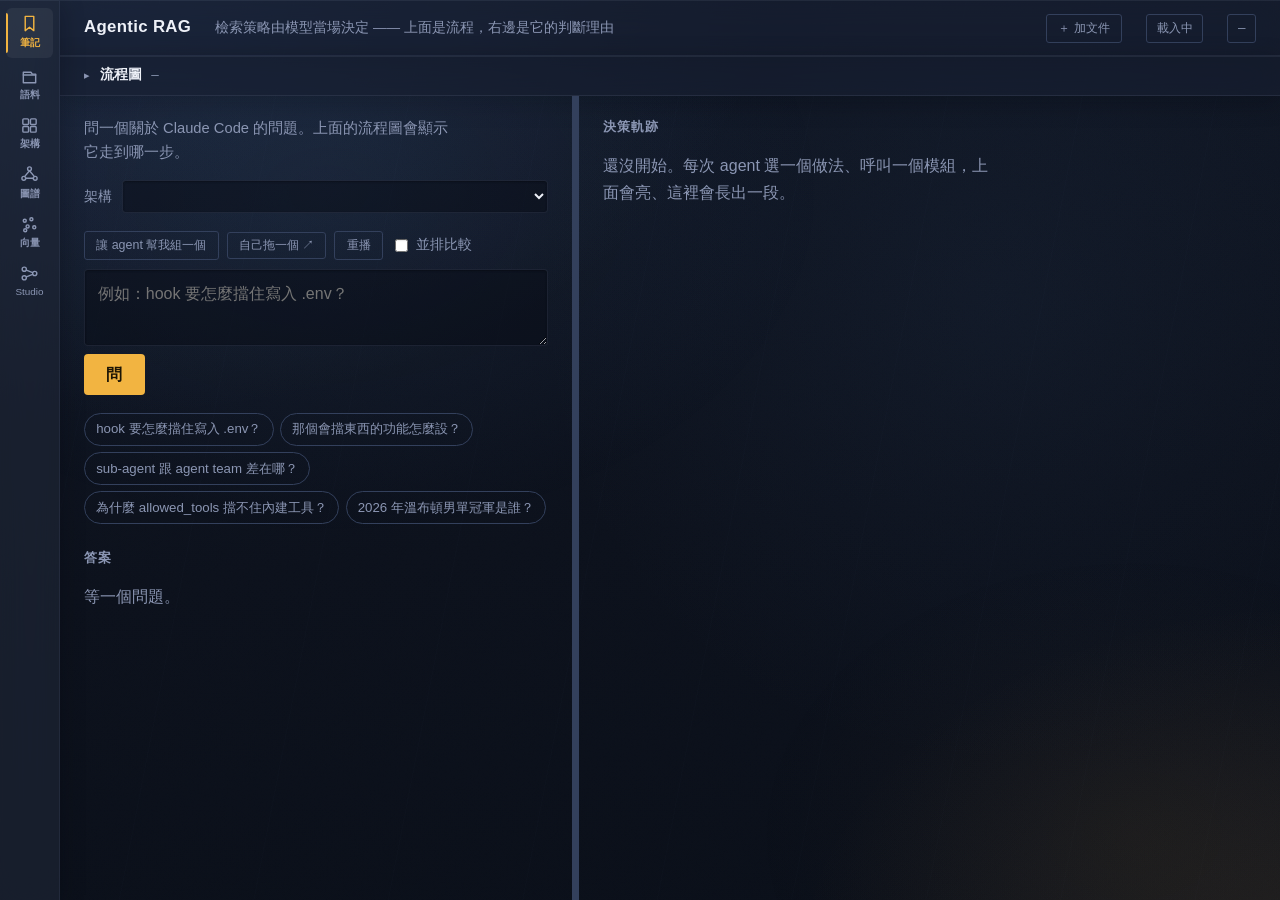
==== commit fe57677e: "前端改材質：emoji 換成線條圖示，加上雨天玻璃 emoji 的問題不只是「看起來像玩具」——「✨ 自動排版」「🤖 AI 架構師」是 AI 產品的 第一名刻板印象，而且 emoji 在不同作業系統長" ====
--- a/static/index.html
+++ b/static/index.html
@@ -4,6 +4,7 @@
 <meta charset="utf-8">
 <meta name="viewport" content="width=device-width, initial-scale=1">
 <title>Agentic RAG · 決策軌跡</title>
+<link rel="stylesheet" href="/static/atmosphere.css">
 <style>
   :root{
     --ground:#151B2B; --panel:#1E2639; --panel-2:#232C42; --rail:#33405C;
@@ -631,6 +632,61 @@
     .col{overflow-y:visible}
     body{height:auto}
   }
+
+  /* ══════════ 雨天玻璃：材質覆寫 ══════════
+     只改表面。語意色不動：琥珀=正在動作、綠=完成、紅=折返、藍=SDK 內建。 */
+
+  header,
+  .pipe,
+  .rail,
+  .node-card,
+  .cmpcol,
+  .trace-item,
+  .spec,
+  .pat,
+  .note,
+  .dropzone .box,
+  .jobs {
+    background: var(--glass-bg) !important;
+    backdrop-filter: var(--glass-blur);
+    -webkit-backdrop-filter: var(--glass-blur);
+    border-color: var(--glass-line) !important;
+  }
+  header, .pipe, .rail { box-shadow: var(--glass-lip), 0 6px 24px rgba(3, 7, 16, .28); }
+  .node-card, .cmpcol, .trace-item, .spec, .pat { box-shadow: var(--glass-lip), var(--glass-drop); }
+
+  /* 兩欄工作區：不要純色，給一點景深 */
+  main { background:
+    radial-gradient(780px 540px at 22% 12%, rgba(104,146,214,.075), transparent 64%),
+    radial-gradient(620px 460px at 88% 92%, rgba(214,158,74,.045), transparent 62%),
+    transparent; }
+
+  /* 流程圖的底 */
+  #pipe .stage-band { opacity: .55 }
+
+  /* 抽屜：展開時是一塊真的玻璃，後面的內容會透出來 */
+  .rail .panel { background: transparent }
+  .rail .tabs { background: rgba(255,255,255,.018); border-right-color: var(--glass-line) }
+  .rail .tab:hover, .rail .tab.on { background: rgba(255,255,255,.055) }
+
+  /* 輸入框：凹進去的玻璃 */
+  input, select, textarea {
+    background: rgba(9, 13, 22, .5) !important;
+    border-color: var(--glass-line) !important;
+    box-shadow: inset 0 1px 2px rgba(0,0,0,.28);
+  }
+  input:focus, select:focus, textarea:focus {
+    border-color: var(--signal) !important;
+    box-shadow: inset 0 1px 2px rgba(0,0,0,.28), 0 0 0 3px rgba(242,180,65,.12);
+  }
+
+  /* 卡片邊緣柔一階 */
+  .node-card, .cmpcol, .trace-item, .spec, .pat { border-radius: 8px }
+  .trace-item:hover { border-color: var(--glass-line-hi) !important; transform: translateY(-1px) }
+  .trace-item { transition: transform .14s, border-color .14s }
+
+  /* 整頁拖放遮罩：霧而不是黑幕 */
+  .dropzone { background: rgba(9,13,21,.6); backdrop-filter: blur(6px) }
 </style>
 </head>
 <body>
--- a/static/atmosphere.css
+++ b/static/atmosphere.css
@@ -0,0 +1,136 @@
+/* 雨天玻璃：三頁共用的材質層。
+ *
+ * 只動「表面」，不動「語意」—— 琥珀色還是「正在動作」、綠色還是「跑完了」、
+ * 紅色還是「折返」。那些是教學用的訊號，換了學生就看不懂了。
+ *
+ * 做法分三層：
+ *   ① 底：深藍灰 + 兩團很散的光暈（像雨夜街燈透過窗）
+ *   ② 面：半透明 + backdrop-filter 毛玻璃，邊緣用內陰影做出一條「玻璃唇」
+ *   ③ 粒：極淡的顆粒噪點，把所有硬邊化開 —— 這就是「毛邊」的來源
+ *
+ * 投影機是硬條件：文字對比度一律不降，霧只加在**表面**不加在**字**上。
+ */
+
+:root {
+  /* 玻璃材質 —— 各頁用自己的語意色，材質共用這幾個 */
+  --glass-bg: rgba(26, 34, 52, 0.55);
+  --glass-bg-strong: rgba(22, 29, 46, 0.78);
+  --glass-line: rgba(188, 208, 246, 0.09);
+  --glass-line-hi: rgba(200, 222, 255, 0.16);
+  --glass-lip: inset 0 1px 0 rgba(206, 226, 255, 0.07);
+  --glass-drop: 0 10px 34px rgba(3, 7, 16, 0.42);
+  --glass-blur: blur(18px) saturate(118%);
+}
+
+/* ── ① 底：雨夜的光 ───────────────────────────── */
+
+html {
+  background: #0d121d;
+}
+
+body {
+  position: relative;
+  background:
+    /* 左上：冷光，像窗外的路燈 */
+    radial-gradient(1100px 760px at 8% -6%, rgba(96, 140, 210, 0.16), transparent 62%),
+    /* 右下：一點暖，跟琥珀訊號色呼應，但很淡 */
+    radial-gradient(900px 620px at 104% 108%, rgba(214, 158, 74, 0.10), transparent 60%),
+    /* 中間偏右：第三團，避免上下兩團中間出現死區 */
+    radial-gradient(700px 700px at 78% 34%, rgba(74, 112, 166, 0.07), transparent 66%),
+    linear-gradient(174deg, #101725 0%, #0c111c 58%, #0a0f19 100%) !important;
+  background-attachment: fixed;
+}
+
+/* ── ③ 粒：顆粒 + 斜向水痕 ─────────────────────── */
+
+/* 一張 SVG 亂數噪點鋪滿全畫面。opacity 只有 3.5%，
+   單看幾乎看不見，但它讓每一條硬邊都軟了一階 —— 那就是「毛邊」。 */
+body::before {
+  content: "";
+  position: fixed;
+  inset: 0;
+  z-index: 0;
+  pointer-events: none;
+  opacity: 0.035;
+  mix-blend-mode: overlay;
+  background-image: url("data:image/svg+xml,%3Csvg xmlns='http://www.w3.org/2000/svg' width='180' height='180'%3E%3Cfilter id='n'%3E%3CfeTurbulence type='fractalNoise' baseFrequency='0.82' numOctaves='3'/%3E%3C/filter%3E%3Crect width='180' height='180' filter='url(%23n)'/%3E%3C/svg%3E");
+}
+
+/* 幾道很斜很淡的長條，像玻璃上的水痕。靜態的 —— 會動的雨在投影幕上只會讓人分心。 */
+body::after {
+  content: "";
+  position: fixed;
+  inset: -20%;
+  z-index: 0;
+  pointer-events: none;
+  opacity: 0.5;
+  background: repeating-linear-gradient(
+    101deg,
+    transparent 0 46px,
+    rgba(178, 204, 248, 0.022) 46px 47px,
+    transparent 47px 132px
+  );
+}
+
+/* 內容要浮在霧上面 */
+body > * {
+  position: relative;
+  z-index: 1;
+}
+
+/* ── ② 面：毛玻璃 ─────────────────────────────── */
+
+.glass {
+  background: var(--glass-bg);
+  backdrop-filter: var(--glass-blur);
+  -webkit-backdrop-filter: var(--glass-blur);
+  border: 1px solid var(--glass-line);
+  box-shadow: var(--glass-lip), var(--glass-drop);
+}
+
+/* 玻璃唇：面板頂端那一道細細的高光，是「這是一塊玻璃」最省力的訊號 */
+.lip {
+  position: relative;
+}
+.lip::before {
+  content: "";
+  position: absolute;
+  left: 8%;
+  right: 8%;
+  top: 0;
+  height: 1px;
+  background: linear-gradient(90deg, transparent, var(--glass-line-hi), transparent);
+  pointer-events: none;
+}
+
+/* ── 圖示 ─────────────────────────────────────── */
+
+/* 統一 20px、1.6 描邊、吃 currentColor。
+   全部走 <svg class="ic"><use href="#i-xxx"/></svg>，路徑只寫一次。 */
+.ic {
+  width: 1.05em;
+  height: 1.05em;
+  flex: 0 0 auto;
+  vertical-align: -0.16em;
+  stroke: currentColor;
+  fill: none;
+  stroke-width: 1.6;
+  stroke-linecap: round;
+  stroke-linejoin: round;
+}
+.ic-lg { width: 1.3em; height: 1.3em; }
+
+/* 按鈕裡有圖示時，圖示跟字要對齊、留一點氣 */
+button .ic, a .ic { margin-right: 0.35em; }
+button .ic:only-child, a .ic:only-child { margin-right: 0; }
+
+/* 沒有 backdrop-filter 的瀏覽器（或關掉合成的投影環境）退成實心面板，
+   不要變成一片半透明看不清楚的東西 */
+@supports not (backdrop-filter: blur(4px)) {
+  .glass { background: var(--glass-bg-strong); }
+}
+
+/* 使用者要求減少動態時，把水痕也拿掉 */
+@media (prefers-reduced-motion: reduce) {
+  body::after { opacity: 0.25; }
+}
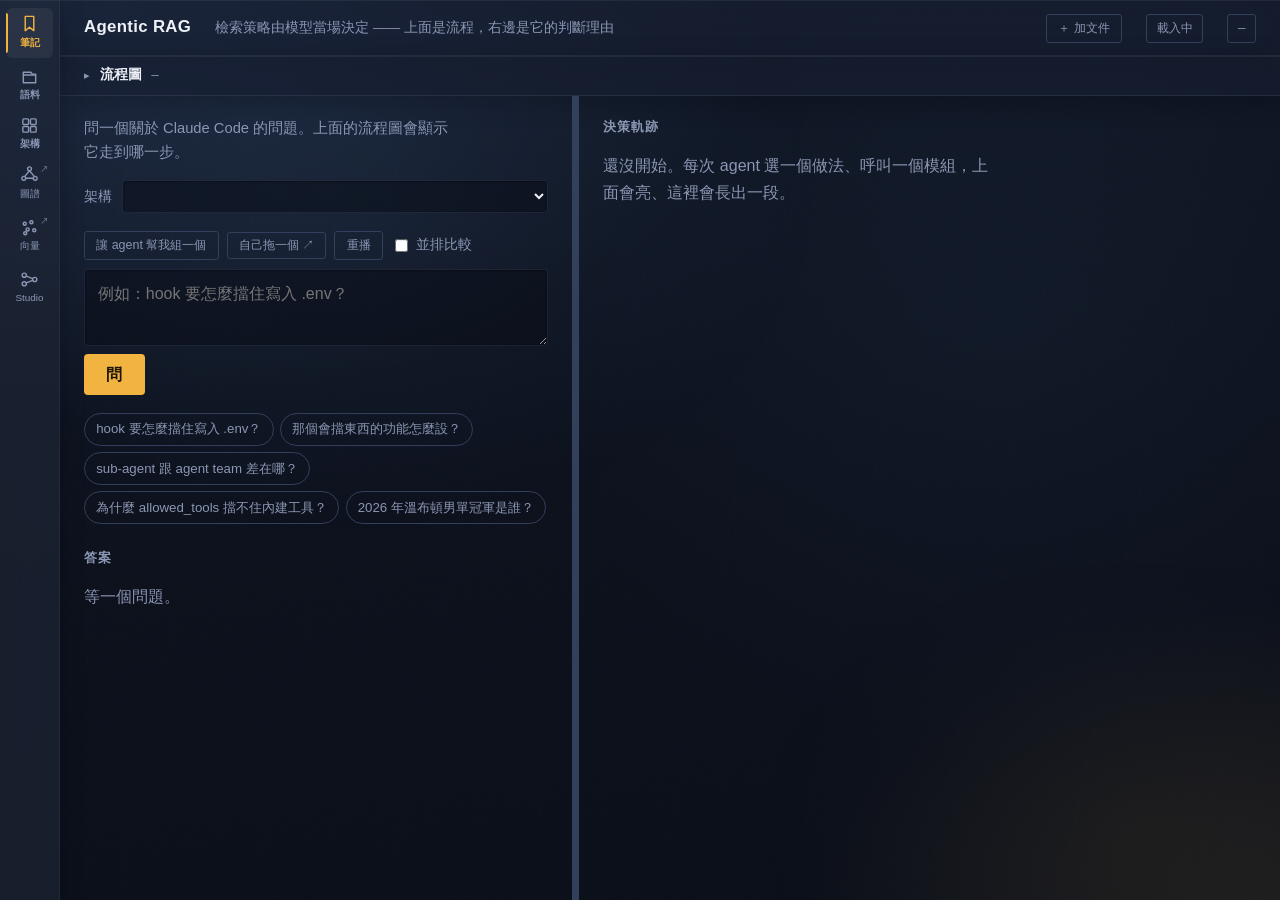
==== commit b3c240a9: "側欄的向量與圖譜改成點得進去 它們一直都在側欄上，但行為跟旁邊三格不一樣：那三格是面板（點=釘住）， 這兩格是檢視器（該開整頁）。看起來一樣、行為不一樣，就等於沒有。  - 兩格從 <button> " ====
--- a/static/index.html
+++ b/static/index.html
@@ -516,6 +516,18 @@
     width:2px;border-radius:0 2px 2px 0;background:var(--signal);
   }
   .rail .tab .cnt{font-family:var(--mono);color:var(--signal);font-size:.58rem}
+  /* 檢視器那兩格要看得出「點了會離開這一頁」 */
+  .rail .tab .ext{
+    position:absolute;top:.3rem;right:.35rem;font-style:normal;font-size:.62rem;
+    color:var(--muted);opacity:.65;line-height:1;
+  }
+  .rail .tab.viewer:hover .ext{color:var(--signal);opacity:1}
+  .panel h2 .open{
+    font-size:.7rem;font-weight:400;margin-left:.5rem;text-decoration:none;
+    border:1px solid var(--glass-line);border-radius:4px;padding:.1rem .45rem;
+    color:var(--muted);white-space:nowrap;
+  }
+  .panel h2 .open:hover{color:var(--signal);border-color:var(--signal)}
 
   .rail .panels{flex:1;min-width:var(--drawer);overflow:hidden;position:relative}
   .rail .panel{
@@ -847,14 +859,16 @@
       <svg viewBox="0 0 20 20"><rect x="3" y="3" width="6" height="6" rx="1"/><rect x="11" y="3" width="6" height="6" rx="1"/><rect x="3" y="11" width="6" height="6" rx="1"/><rect x="11" y="11" width="6" height="6" rx="1"/></svg>
       架構
     </button>
-    <button type="button" class="tab" data-p="pGraph" title="知識圖譜">
+    <a class="tab viewer" data-p="pGraph" href="/inspect#graph" target="_blank" rel="noopener"
+       title="知識圖譜 — 滑過去看縮圖，點一下開整頁">
       <svg viewBox="0 0 20 20"><circle cx="10" cy="4" r="2"/><circle cx="4" cy="14" r="2"/><circle cx="16" cy="14" r="2"/><path d="M10 6 5 12M10 6l5 6M6 14h8"/></svg>
-      圖譜
-    </button>
-    <button type="button" class="tab" data-p="pVec" title="向量空間">
+      圖譜<i class="ext" aria-hidden="true">↗</i>
+    </a>
+    <a class="tab viewer" data-p="pVec" href="/inspect#vec" target="_blank" rel="noopener"
+       title="向量空間 — 滑過去看縮圖，點一下開整頁">
       <svg viewBox="0 0 20 20"><circle cx="5" cy="6" r="1.6"/><circle cx="12" cy="4.5" r="1.6"/><circle cx="8" cy="12" r="1.6"/><circle cx="15" cy="13" r="1.6"/><circle cx="5.5" cy="16" r="1.6"/></svg>
-      向量
-    </button>
+      向量<i class="ext" aria-hidden="true">↗</i>
+    </a>
     <a class="tab" href="/studio" target="_blank" rel="noopener" title="Studio — 畫布版組裝台（另開分頁）">
       <svg viewBox="0 0 20 20"><circle cx="4.5" cy="5.5" r="2.2"/><circle cx="15.5" cy="10" r="2.2"/><circle cx="4.5" cy="14.5" r="2.2"/><path d="M6.7 6.5 13.3 9M6.7 13.5 13.3 11"/></svg>
       Studio
@@ -888,7 +902,7 @@
 
     <section class="panel" id="pGraph">
       <div class="pinbar"><button type="button" class="pin">釘住</button><span>滑鼠移開會自動收回去</span></div>
-      <h2>知識圖譜 <a href="/inspect#graph" target="_blank" rel="noopener" style="font-size:.72rem;font-weight:400;margin-left:.4rem">↗ 開獨立一頁</a></h2>
+      <h2>知識圖譜 <a href="/inspect#graph" target="_blank" rel="noopener" class="open">↗ 開獨立一頁</a></h2>
       <p class="lede">同一批片段的另一種索引。向量看到的是「雲」，圖看到的是「骨架」——
         這裡只畫<strong>跨檔案</strong>的相似關係，也就是同一個概念出現在兩份不同文件裡。</p>
       <canvas id="graphmap" width="620" height="560"></canvas>
@@ -904,7 +918,7 @@
 
     <section class="panel" id="pVec">
       <div class="pinbar"><button type="button" class="pin">釘住</button><span>滑鼠移開會自動收回去</span></div>
-      <h2>向量空間 <a href="/inspect#vec" target="_blank" rel="noopener" style="font-size:.72rem;font-weight:400;margin-left:.4rem">↗ 開獨立一頁</a></h2>
+      <h2>向量空間 <a href="/inspect#vec" target="_blank" rel="noopener" class="open">↗ 開獨立一頁</a></h2>
       <p class="lede">整個語料庫壓成兩維。一個點是一個片段，顏色是檔案。
         滑過去看是誰，點下去看它的鄰居。</p>
       <div class="vecwrap">
@@ -1345,12 +1359,17 @@
 }
 
 RAIL.querySelectorAll('.tab[data-p]').forEach(t => {
+  // 檢視器（向量 / 圖譜）是 <a>：點下去開整頁，不要攔它，也不要順手釘住抽屜
+  const isViewer = t.tagName === 'A';
   t.onpointerenter = () => {
     showPanel(t.dataset.p);                          // 滑過去就換，不用點
     if (t.dataset.p === 'pVec' && !VEC.data) vecLoad();   // 投影要算 SVD，沒人看就不要算
     if (t.dataset.p === 'pGraph' && !GR.data) gLoad();    // 圖也是，沒人看就不要連 Neo4j
   };
-  t.onclick = () => { showPanel(t.dataset.p); RAIL.classList.add('pinned'); };
+  t.onclick = () => {
+    showPanel(t.dataset.p);
+    if (!isViewer) RAIL.classList.add('pinned');   // 檢視器點了就離開這一頁，不用釘
+  };
 });
 
 RAIL.querySelectorAll('.pin').forEach(b => {
